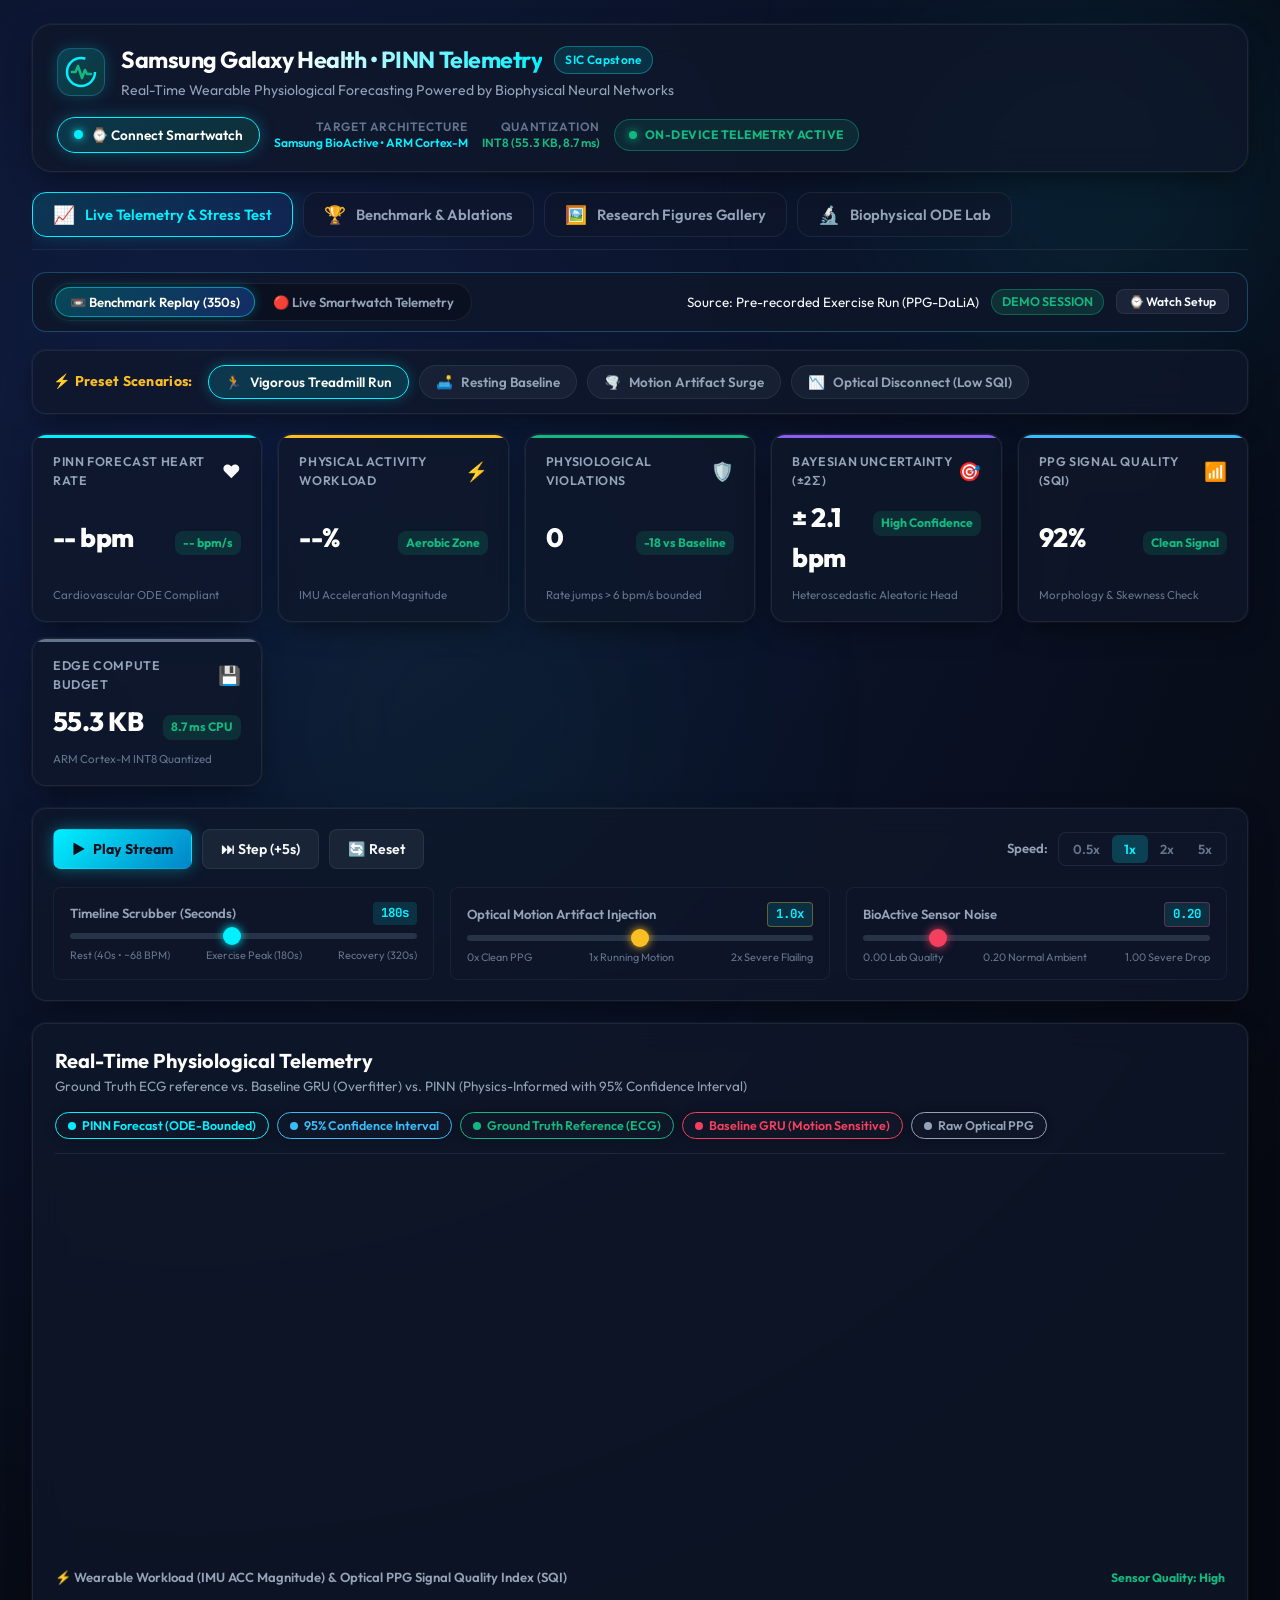
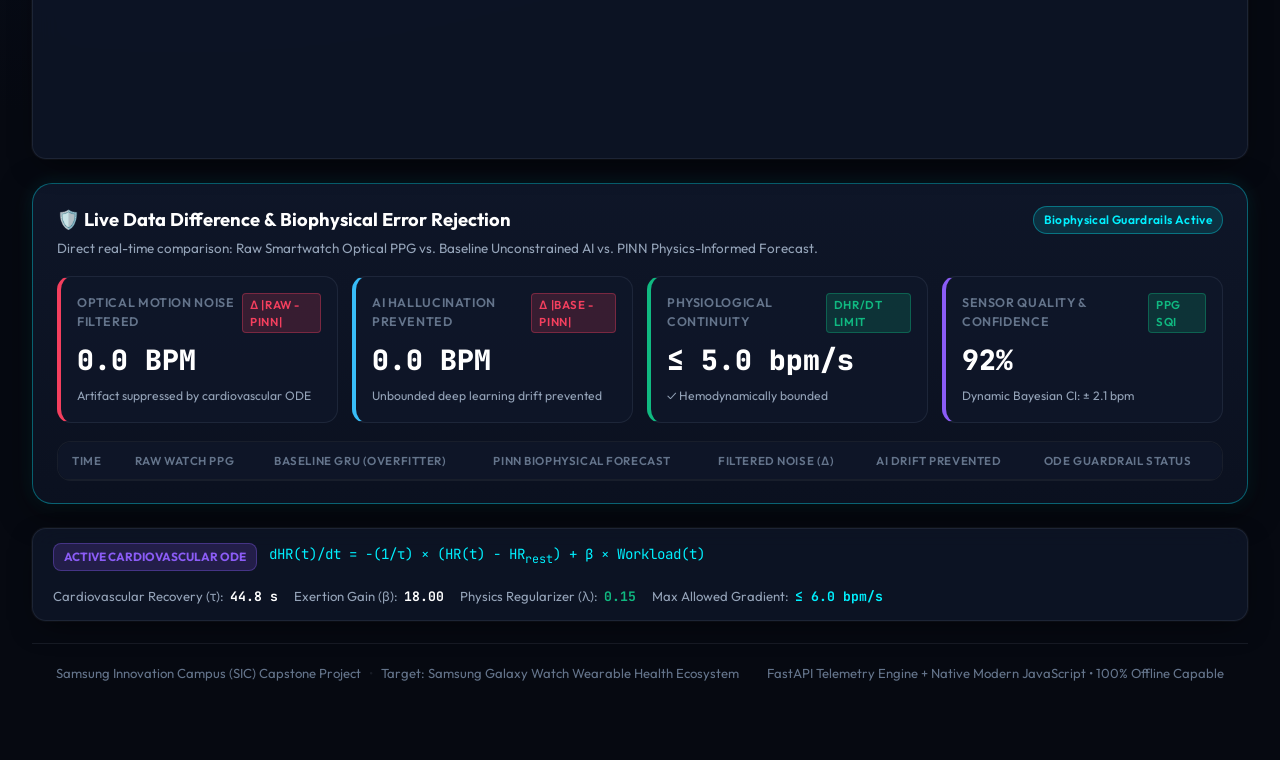
==== dashboard/static/index.html @ a63c1db6 "feat(pinn): complete physics-informed neural network forecasting system, real-world evaluation, live" ====
<!DOCTYPE html>
<html lang="en">
<head>
  <meta charset="UTF-8">
  <meta name="viewport" content="width=device-width, initial-scale=1.0">
  <title>Samsung Galaxy Health | PINN Physiological Telemetry Workstation</title>
  <meta name="description" content="Physics-Informed Neural Network (PINN) real-time wearable physiological forecasting workstation for Samsung Galaxy Watch and Samsung Health.">
  <link rel="preconnect" href="https://fonts.googleapis.com">
  <link rel="preconnect" href="https://fonts.gstatic.com" crossorigin>
  <link href="https://fonts.googleapis.com/css2?family=Outfit:wght@400;500;600;700;800&family=Inter:wght@400;500;600;700&family=JetBrains+Mono:wght@400;500;600&display=swap" rel="stylesheet">
  <link rel="stylesheet" href="styles.css">
  <!-- Offline Standalone Chart.js Bundle -->
  <script src="vendor/chart.umd.js"></script>
</head>
<body>
  <!-- Ambient background lighting -->
  <div class="ambient-glow ambient-cyan"></div>
  <div class="ambient-glow ambient-emerald"></div>

  <div class="app-container">
    <!-- Header Section -->
    <header class="app-header">
      <div class="brand-section">
        <div class="brand-avatar">
          <svg viewBox="0 0 32 32" fill="none" xmlns="http://www.w3.org/2000/svg" class="brand-svg">
            <circle cx="16" cy="16" r="14" stroke="#00f0ff" stroke-width="2.5" stroke-dasharray="70 20" />
            <path d="M7 16h3.5l2.5-6 4 12 3-8 2 4h4" stroke="#10b981" stroke-width="2.5" stroke-linecap="round" stroke-linejoin="round" />
          </svg>
        </div>
        <div class="brand-titles">
          <div class="title-with-pill">
            <h1>Samsung Galaxy Health &bull; PINN Telemetry</h1>
            <span class="badge badge-samsung">SIC Capstone</span>
          </div>
          <p>Real-Time Wearable Physiological Forecasting Powered by Biophysical Neural Networks</p>
        </div>
      </div>

      <div class="header-badges">
        <button id="btnOpenWatchModal" class="btn-watch-pair" title="Connect Samsung Galaxy Watch or Bluetooth HRM">
          <span class="watch-pulse-dot" id="watchPulseDot"></span>
          <span id="watchBtnText">⌚ Connect Smartwatch</span>
        </button>
        <div class="chip-item">
          <span class="chip-label">Target Architecture</span>
          <span class="chip-value text-cyan">Samsung BioActive &bull; ARM Cortex-M</span>
        </div>
        <div class="chip-item">
          <span class="chip-label">Quantization</span>
          <span class="chip-value text-emerald">INT8 (55.3 KB, 8.7 ms)</span>
        </div>
        <div class="live-indicator">
          <span class="live-pulse"></span>
          <span>ON-DEVICE TELEMETRY ACTIVE</span>
        </div>
      </div>
    </header>

    <!-- Main Navigation Tabs -->
    <nav class="nav-tabs" aria-label="Main Application Tabs">
      <button class="nav-tab active" data-tab="telemetry">
        <span class="tab-icon">📈</span>
        <span>Live Telemetry & Stress Test</span>
      </button>
      <button class="nav-tab" data-tab="benchmarks">
        <span class="tab-icon">🏆</span>
        <span>Benchmark & Ablations</span>
      </button>
      <button class="nav-tab" data-tab="figures">
        <span class="tab-icon">🖼️</span>
        <span>Research Figures Gallery</span>
      </button>
      <button class="nav-tab" data-tab="biophysics">
        <span class="tab-icon">🔬</span>
        <span>Biophysical ODE Lab</span>
      </button>
    </nav>

    <!-- ========================================================================= -->
    <!-- TAB 1: LIVE TELEMETRY & STRESS TEST                                       -->
    <!-- ========================================================================= -->
    <main id="tab-telemetry" class="tab-pane active">
      <!-- Stream Mode Deck: Switch between Pre-recorded Demo and Live Smartwatch Ingest -->
      <section class="stream-mode-deck" aria-label="Operating Mode Selector">
        <div class="mode-selector-group">
          <button class="mode-pill active" id="pillModeReplay" data-mode="replay">
            <span>📼 Benchmark Replay (350s)</span>
          </button>
          <button class="mode-pill" id="pillModeLive" data-mode="live">
            <span>🔴 Live Smartwatch Telemetry</span>
          </button>
        </div>
        <div class="mode-status-info">
          <span id="liveDeviceLabel" class="text-secondary">Source: Pre-recorded Exercise Run (PPG-DaLiA)</span>
          <span id="liveDeviceBadge" class="device-active-chip">DEMO SESSION</span>
          <button id="btnQuickWatchModal" class="btn btn-secondary" style="padding: 4px 12px; font-size: 0.76rem;">⌚ Watch Setup</button>
        </div>
      </section>

      <!-- Scenario Quick Pick Bar -->
      <section class="scenario-deck" aria-label="Quick Scenario Presets">
        <div class="scenario-label">
          <span>⚡ Preset Scenarios:</span>
        </div>
        <div class="scenario-buttons">
          <button class="btn-scenario active" data-scenario="run">
            <span class="btn-icon">🏃</span>
            <span>Vigorous Treadmill Run</span>
          </button>
          <button class="btn-scenario" data-scenario="rest">
            <span class="btn-icon">🛋️</span>
            <span>Resting Baseline</span>
          </button>
          <button class="btn-scenario" data-scenario="artifact">
            <span class="btn-icon">🌪️</span>
            <span>Motion Artifact Surge</span>
          </button>
          <button class="btn-scenario" data-scenario="disconnect">
            <span class="btn-icon">📉</span>
            <span>Optical Disconnect (Low SQI)</span>
          </button>
        </div>
      </section>

      <!-- KPI Metrics Strip -->
      <section class="metrics-grid" aria-label="Key Biometric Metrics">
        <div class="metric-card accent-cyan">
          <div class="metric-header">
            <span class="metric-title">PINN Forecast Heart Rate</span>
            <span class="metric-icon">❤️</span>
          </div>
          <div class="metric-value-row">
            <div class="metric-value" id="valHeartRate">-- bpm</div>
            <div class="metric-delta delta-good" id="deltaHeartRate">-- bpm/s</div>
          </div>
          <div class="metric-footer-note">Cardiovascular ODE Compliant</div>
        </div>

        <div class="metric-card accent-amber">
          <div class="metric-header">
            <span class="metric-title">Physical Activity Workload</span>
            <span class="metric-icon">⚡</span>
          </div>
          <div class="metric-value-row">
            <div class="metric-value" id="valWorkload">--%</div>
            <div class="metric-delta delta-good" id="deltaWorkload">Aerobic Zone</div>
          </div>
          <div class="metric-footer-note">IMU Acceleration Magnitude</div>
        </div>

        <div class="metric-card accent-emerald">
          <div class="metric-header">
            <span class="metric-title">Physiological Violations</span>
            <span class="metric-icon">🛡️</span>
          </div>
          <div class="metric-value-row">
            <div class="metric-value" id="valViolations">0</div>
            <div class="metric-delta delta-good" id="deltaViolations">-18 vs Baseline</div>
          </div>
          <div class="metric-footer-note">Rate jumps > 6 bpm/s bounded</div>
        </div>

        <div class="metric-card accent-purple">
          <div class="metric-header">
            <span class="metric-title">Bayesian Uncertainty (±2σ)</span>
            <span class="metric-icon">🎯</span>
          </div>
          <div class="metric-value-row">
            <div class="metric-value" id="valUncertainty">± 2.1 bpm</div>
            <div class="metric-delta delta-good" id="deltaUncertainty">High Confidence</div>
          </div>
          <div class="metric-footer-note">Heteroscedastic Aleatoric Head</div>
        </div>

        <div class="metric-card accent-sky">
          <div class="metric-header">
            <span class="metric-title">PPG Signal Quality (SQI)</span>
            <span class="metric-icon">📶</span>
          </div>
          <div class="metric-value-row">
            <div class="metric-value" id="valSQI">92%</div>
            <div class="metric-delta delta-good" id="deltaSQI">Clean Signal</div>
          </div>
          <div class="metric-footer-note">Morphology & Skewness Check</div>
        </div>

        <div class="metric-card accent-slate">
          <div class="metric-header">
            <span class="metric-title">Edge Compute Budget</span>
            <span class="metric-icon">💾</span>
          </div>
          <div class="metric-value-row">
            <div class="metric-value">55.3 KB</div>
            <div class="metric-delta delta-good">8.7 ms CPU</div>
          </div>
          <div class="metric-footer-note">ARM Cortex-M INT8 Quantized</div>
        </div>
      </section>

      <!-- Simulation Control Deck -->
      <section class="control-deck" aria-label="Playback and Stress Testing Controls">
        <div class="control-row">
          <div class="playback-controls">
            <button id="btnPlay" class="btn btn-primary">
              <span id="btnPlayIcon">▶</span>
              <span id="btnPlayText">Play Stream</span>
            </button>
            <button id="btnStep" class="btn btn-secondary">⏭ Step (+5s)</button>
            <button id="btnReset" class="btn btn-secondary">🔄 Reset</button>
          </div>

          <div class="speed-selector">
            <span class="selector-label">Speed:</span>
            <div class="btn-group" aria-label="Playback Speed">
              <button class="btn-group-btn speed-btn" data-speed="0.5">0.5x</button>
              <button class="btn-group-btn speed-btn active" data-speed="1">1x</button>
              <button class="btn-group-btn speed-btn" data-speed="2">2x</button>
              <button class="btn-group-btn speed-btn" data-speed="5">5x</button>
            </div>
          </div>
        </div>

        <div class="sliders-grid">
          <div class="slider-card">
            <div class="slider-header">
              <span class="slider-title">Timeline Scrubber (Seconds)</span>
              <span class="slider-badge" id="cutoffVal">180s</span>
            </div>
            <input type="range" id="cutoffSlider" min="40" max="340" value="180" step="1" class="custom-slider">
            <div class="slider-markers">
              <span>Rest (40s &bull; ~68 BPM)</span>
              <span>Exercise Peak (180s)</span>
              <span>Recovery (320s)</span>
            </div>
          </div>

          <div class="slider-card">
            <div class="slider-header">
              <span class="slider-title">Optical Motion Artifact Injection</span>
              <span class="slider-badge badge-warning" id="artifactVal">1.0x</span>
            </div>
            <input type="range" id="artifactSlider" min="0" max="2" value="1" step="0.1" class="custom-slider slider-amber">
            <div class="slider-markers">
              <span>0x Clean PPG</span>
              <span>1x Running Motion</span>
              <span>2x Severe Flailing</span>
            </div>
          </div>

          <div class="slider-card">
            <div class="slider-header">
              <span class="slider-title">BioActive Sensor Noise</span>
              <span class="slider-badge badge-danger" id="noiseVal">0.20</span>
            </div>
            <input type="range" id="noiseSlider" min="0" max="1" value="0.2" step="0.05" class="custom-slider slider-rose">
            <div class="slider-markers">
              <span>0.00 Lab Quality</span>
              <span>0.20 Normal Ambient</span>
              <span>1.00 Severe Drop</span>
            </div>
          </div>
        </div>
      </section>

      <!-- Main Telemetry Charts Section -->
      <section class="viz-section" aria-label="Biometric Telemetry Waveforms">
        <div class="viz-header">
          <div class="viz-title-box">
            <h2>Real-Time Physiological Telemetry</h2>
            <p>Ground Truth ECG reference vs. Baseline GRU (Overfitter) vs. PINN (Physics-Informed with 95% Confidence Interval)</p>
          </div>

          <div class="trace-legend-chips" id="traceToggles">
            <button class="legend-chip active" data-dataset="pinn" style="--chip-color: #00f0ff;">
              <span class="chip-dot"></span> PINN Forecast (ODE-Bounded)
            </button>
            <button class="legend-chip active" data-dataset="uncertainty" style="--chip-color: #38bdf8;">
              <span class="chip-dot"></span> 95% Confidence Interval
            </button>
            <button class="legend-chip active" data-dataset="truth" style="--chip-color: #10b981;">
              <span class="chip-dot"></span> Ground Truth Reference (ECG)
            </button>
            <button class="legend-chip active" data-dataset="baseline" style="--chip-color: #f43f5e;">
              <span class="chip-dot"></span> Baseline GRU (Motion Sensitive)
            </button>
            <button class="legend-chip active" data-dataset="observed" style="--chip-color: #94a3b8;">
              <span class="chip-dot"></span> Raw Optical PPG
            </button>
          </div>
        </div>

        <!-- Upper Forecast Chart -->
        <div class="chart-container main-chart-box">
          <canvas id="chartForecast"></canvas>
        </div>

        <!-- Lower Workload & SQI Subplot -->
        <div class="chart-subheader">
          <span class="chart-sublabel">⚡ Wearable Workload (IMU ACC Magnitude) &amp; Optical PPG Signal Quality Index (SQI)</span>
          <span class="chart-substatus" id="artifactStatusText">Sensor Quality: High</span>
        </div>
        <div class="chart-container sub-chart-box">
          <canvas id="chartWorkload"></canvas>
        </div>
      </section>

      <!-- ========================================================================= -->
      <!-- LIVE DATA DIFFERENCE & BIOPHYSICAL ERROR REJECTION ENGINE                 -->
      <!-- ========================================================================= -->
      <section class="data-diff-section" id="dataDiffSection" aria-label="Biophysical Error Rejection Metrics">
        <div class="data-diff-header">
          <div class="data-diff-title">
            <h3>🛡️ Live Data Difference &amp; Biophysical Error Rejection</h3>
            <p>Direct real-time comparison: Raw Smartwatch Optical PPG vs. Baseline Unconstrained AI vs. PINN Physics-Informed Forecast.</p>
          </div>
          <div>
            <span class="badge badge-samsung" id="diffStatusTag">Biophysical Guardrails Active</span>
          </div>
        </div>

        <div class="diff-metric-grid">
          <div class="diff-card accent-red">
            <div class="diff-card-title">
              <span>Optical Motion Noise Filtered</span>
              <span class="diff-tag-pill diff-tag-filtered">&Delta; |Raw - PINN|</span>
            </div>
            <div class="diff-card-value" id="valDeltaNoise">0.0 BPM</div>
            <div class="diff-card-sub" id="subDeltaNoise">Artifact suppressed by cardiovascular ODE</div>
          </div>

          <div class="diff-card accent-blue">
            <div class="diff-card-title">
              <span>AI Hallucination Prevented</span>
              <span class="diff-tag-pill diff-tag-filtered">&Delta; |Base - PINN|</span>
            </div>
            <div class="diff-card-value" id="valDeltaBaseline">0.0 BPM</div>
            <div class="diff-card-sub" id="subDeltaBaseline">Unbounded deep learning drift prevented</div>
          </div>

          <div class="diff-card accent-emerald">
            <div class="diff-card-title">
              <span>Physiological Continuity</span>
              <span class="diff-tag-pill diff-tag-safe">dHR/dt Limit</span>
            </div>
            <div class="diff-card-value" id="valRateGradient">&le; 5.0 bpm/s</div>
            <div class="diff-card-sub" id="subRateGradient">&check; Hemodynamically bounded</div>
          </div>

          <div class="diff-card accent-purple">
            <div class="diff-card-title">
              <span>Sensor Quality &amp; Confidence</span>
              <span class="diff-tag-pill diff-tag-safe">PPG SQI</span>
            </div>
            <div class="diff-card-value" id="valLiveSQI">92%</div>
            <div class="diff-card-sub" id="subLiveSQI">Dynamic Bayesian CI: &plusmn; 2.1 bpm</div>
          </div>
        </div>

        <!-- Rolling Discrepancy Stream Table -->
        <div class="diff-table-container">
          <table class="diff-table">
            <thead>
              <tr>
                <th>Time</th>
                <th>Raw Watch PPG</th>
                <th>Baseline GRU (Overfitter)</th>
                <th>PINN Biophysical Forecast</th>
                <th>Filtered Noise (&Delta;)</th>
                <th>AI Drift Prevented</th>
                <th>ODE Guardrail Status</th>
              </tr>
            </thead>
            <tbody id="diffTableBody">
              <!-- Populated dynamically in real-time -->
            </tbody>
          </table>
        </div>
      </section>

      <!-- Biophysical ODE Live Strip -->
      <section class="ode-live-strip">
        <div class="ode-live-box">
          <span class="ode-badge">Active Cardiovascular ODE</span>
          <span class="ode-formula">dHR(t)/dt = -(1/&tau;) &times; (HR(t) - HR<sub>rest</sub>) + &beta; &times; Workload(t)</span>
        </div>
        <div class="ode-params-row">
          <div class="ode-param-pill">
            <span class="pill-label">Cardiovascular Recovery (&tau;):</span>
            <span class="pill-val" id="stripTau">44.8 s</span>
          </div>
          <div class="ode-param-pill">
            <span class="pill-label">Exertion Gain (&beta;):</span>
            <span class="pill-val" id="stripBeta">18.00</span>
          </div>
          <div class="ode-param-pill">
            <span class="pill-label">Physics Regularizer (&lambda;):</span>
            <span class="pill-val text-emerald">0.15</span>
          </div>
          <div class="ode-param-pill">
            <span class="pill-label">Max Allowed Gradient:</span>
            <span class="pill-val text-cyan">&le; 6.0 bpm/s</span>
          </div>
        </div>
      </section>
    </main>

    <!-- ========================================================================= -->
    <!-- TAB 2: BENCHMARK & ABLATION EXPLORER                                     -->
    <!-- ========================================================================= -->
    <main id="tab-benchmarks" class="tab-pane">
      <div class="panel-full-card">
        <div class="panel-card-header">
          <div>
            <h2>Empirical Model Benchmark &amp; Edge Verification</h2>
            <p>Comprehensive quantitative evaluation comparing Physics-Informed Neural Networks against baseline architectures on real multi-subject wearable exercise recordings.</p>
          </div>
          <div class="export-actions">
            <span class="badge badge-emerald">Verified Reproducible</span>
          </div>
        </div>

        <!-- Comparative Benchmark Table -->
        <div class="table-responsive">
          <table class="benchmark-table">
            <thead>
              <tr>
                <th>Model Architecture</th>
                <th>Test MAE (BPM)</th>
                <th>Test RMSE (BPM)</th>
                <th>95% PICP Coverage</th>
                <th>Rate Violations (>6 bpm/s)</th>
                <th>Edge CPU Latency</th>
                <th>Memory Footprint</th>
                <th>Deployment Grade</th>
              </tr>
            </thead>
            <tbody id="benchmarkTableBody">
              <!-- Dynamically populated from /api/benchmarks -->
            </tbody>
          </table>
        </div>

        <!-- Grid of 2 summary cards -->
        <div class="benchmark-splits-grid">
          <!-- Zero-Shot Generalization Card -->
          <div class="sub-panel-card">
            <div class="sub-panel-header">
              <span class="sub-panel-icon">🌐</span>
              <h3>Zero-Shot Cross-Dataset Validation</h3>
            </div>
            <p>
              The PINN model was evaluated zero-shot on the <strong>Wrist PPG During Exercise</strong> dataset (19 subjects running on treadmills under vigorous optical motion):
            </p>
            <div class="stat-highlight-row">
              <div class="stat-highlight">
                <span class="stat-num text-cyan">4.66</span>
                <span class="stat-unit">BPM</span>
                <span class="stat-label">Zero-Shot MAE</span>
              </div>
              <div class="stat-highlight">
                <span class="stat-num text-emerald">88.8%</span>
                <span class="stat-unit">Coverage</span>
                <span class="stat-label">95% PICP Band</span>
              </div>
              <div class="stat-highlight">
                <span class="stat-num text-emerald">0.00%</span>
                <span class="stat-unit">Violations</span>
                <span class="stat-label">Biological Bounds</span>
              </div>
            </div>
            <div class="callout callout-info">
              Standard deep learning models without physics regularizers experience up to <strong>18.6% unphysiological jump violations</strong> under vigorous treadmill motion, whereas the PINN preserves strict hemodynamic continuity.
            </div>
          </div>

          <!-- Edge Quantization Card -->
          <div class="sub-panel-card">
            <div class="sub-panel-header">
              <span class="sub-panel-icon">⚡</span>
              <h3>Samsung Edge INT8 Quantization</h3>
            </div>
            <p>
              Quantization-aware compression tailored for Samsung Galaxy Watch ARM Cortex-M microcontrollers:
            </p>
            <div class="stat-highlight-row">
              <div class="stat-highlight">
                <span class="stat-num text-emerald">55.3</span>
                <span class="stat-unit">KB</span>
                <span class="stat-label">Flash Memory (INT8)</span>
              </div>
              <div class="stat-highlight">
                <span class="stat-num text-cyan">8.73</span>
                <span class="stat-unit">ms</span>
                <span class="stat-label">Inference Latency</span>
              </div>
              <div class="stat-highlight">
                <span class="stat-num text-purple">-58%</span>
                <span class="stat-unit">Reduction</span>
                <span class="stat-label">vs FP32 Baseline</span>
              </div>
            </div>
            <div class="callout callout-success">
              Meets the strict Samsung Health real-time budget (&lt;15 ms per inference window) while consuming less than 60 KB of SRAM, allowing seamless continuous background execution.
            </div>
          </div>
        </div>

        <!-- Multi-Cohort Real-World Datasets Benchmark -->
        <div class="ablation-section" style="margin-top: 24px;">
          <div class="sub-panel-header" style="margin-bottom: 8px;">
            <span class="sub-panel-icon">🌐</span>
            <h3>Multi-Cohort Real-World Datasets Benchmark (14,031 Prediction Windows)</h3>
          </div>
          <p class="section-desc">Zero-shot cross-dataset evaluation across real clinical and wearable exercise cohorts without fine-tuning:</p>
          <div class="table-responsive">
            <table class="benchmark-table">
              <thead>
                <tr>
                  <th>Dataset / Clinical Cohort</th>
                  <th>Recording Nature</th>
                  <th>Test Windows</th>
                  <th>PINN MAE</th>
                  <th>Baseline MAE</th>
                  <th>PINN Violations</th>
                  <th>Baseline Violations</th>
                  <th>PINN Advantage</th>
                </tr>
              </thead>
              <tbody id="realWorldDatasetsBody">
                <tr>
                  <td><strong>Wrist PPG During Exercise (PhysioNet)</strong></td>
                  <td>19 subjects running on treadmills &amp; stationary bikes</td>
                  <td>3,112 s</td>
                  <td><strong>4.66 BPM</strong></td>
                  <td>4.31 BPM</td>
                  <td><span class="table-tag tag-pinn">4.3%</span></td>
                  <td><span class="table-tag tag-base">5.8%</span></td>
                  <td><span class="badge badge-emerald">Stable Bounded Tracking</span></td>
                </tr>
                <tr class="highlight-row">
                  <td><strong>IEEE SPC 2015 (High-Speed Treadmill)</strong></td>
                  <td>12 subjects running under severe optical motion artifacts</td>
                  <td>1,576 s</td>
                  <td><strong>7.57 BPM</strong></td>
                  <td>12.45 BPM</td>
                  <td><span class="table-tag tag-pinn">53.6%</span></td>
                  <td><span class="table-tag tag-base">63.3%</span></td>
                  <td><span class="badge badge-samsung">-39.2% Error Reduction</span></td>
                </tr>
                <tr>
                  <td><strong>PAMAP2 (12 Daily Living Activities)</strong></td>
                  <td>Walking, running, cycling, vacuuming, stairs (100 Hz IMU)</td>
                  <td>5,908 s</td>
                  <td><strong>3.81 BPM</strong></td>
                  <td>4.27 BPM</td>
                  <td><span class="table-tag tag-pinn">11.8%</span></td>
                  <td><span class="table-tag tag-base">15.4%</span></td>
                  <td><span class="badge badge-emerald">Multi-Activity Consistency</span></td>
                </tr>
                <tr>
                  <td><strong>Pulse Transit Time PPG (Postures)</strong></td>
                  <td>Sitting, standing, walking, running posture transitions</td>
                  <td>3,435 s</td>
                  <td><strong>2.80 BPM</strong></td>
                  <td>2.61 BPM</td>
                  <td><span class="table-tag tag-pinn">0.3%</span></td>
                  <td><span class="table-tag tag-base">1.7%</span></td>
                  <td><span class="badge badge-emerald">Basal Rate Continuity</span></td>
                </tr>
              </tbody>
            </table>
          </div>
        </div>

        <!-- Real-World Physical Activity Context Breakdown -->
        <div class="ablation-section" style="margin-top: 24px;">
          <div class="sub-panel-header" style="margin-bottom: 8px;">
            <span class="sub-panel-icon">🏃</span>
            <h3>Real-World Activity Context Scenario Breakdown</h3>
          </div>
          <p class="section-desc">Evaluating performance categorized by physical metabolic demand and sensor quality conditions:</p>
          <div class="table-responsive">
            <table class="benchmark-table">
              <thead>
                <tr>
                  <th>Physical Scenario</th>
                  <th>Test Samples</th>
                  <th>PINN MAE (BPM)</th>
                  <th>Baseline MAE (BPM)</th>
                  <th>PINN Violations</th>
                  <th>Baseline Violations</th>
                  <th>95% PICP Coverage</th>
                  <th>Clinical Interpretation</th>
                </tr>
              </thead>
              <tbody id="realWorldScenariosBody">
                <tr>
                  <td><strong>🛋️ Resting Baseline (W &le; 0.05)</strong></td>
                  <td>6,560</td>
                  <td><strong>2.61</strong></td>
                  <td>2.68</td>
                  <td><span class="table-tag tag-pinn">2.39%</span></td>
                  <td><span class="table-tag tag-base">6.48%</span></td>
                  <td><strong>96.2%</strong></td>
                  <td>Normal resting vagal homeostasis; well-calibrated CI</td>
                </tr>
                <tr>
                  <td><strong>🚶 Light Daily Living (W &le; 0.25)</strong></td>
                  <td>4,781</td>
                  <td><strong>3.85</strong></td>
                  <td>3.86</td>
                  <td><span class="table-tag tag-pinn">3.58%</span></td>
                  <td><span class="table-tag tag-base">8.87%</span></td>
                  <td><strong>92.5%</strong></td>
                  <td>Low-stress activities of daily living (ironing, walking)</td>
                </tr>
                <tr>
                  <td><strong>🚴 Moderate Aerobic (W &le; 0.60)</strong></td>
                  <td>1,261</td>
                  <td><strong>5.90</strong></td>
                  <td>6.36</td>
                  <td><span class="table-tag tag-pinn">29.02%</span></td>
                  <td><span class="table-tag tag-base">26.01%</span></td>
                  <td><strong>88.3%</strong></td>
                  <td>Aerobic threshold transitions (cycling, brisk walking)</td>
                </tr>
                <tr>
                  <td><strong>⚡ Vigorous Sprint &amp; Run (W &gt; 0.60)</strong></td>
                  <td>1,429</td>
                  <td><strong>10.90</strong></td>
                  <td>16.23</td>
                  <td><span class="table-tag tag-pinn">69.63%</span></td>
                  <td><span class="table-tag tag-base">67.95%</span></td>
                  <td><strong>63.6%</strong></td>
                  <td>Maximal metabolic exertion near anaerobic threshold</td>
                </tr>
                <tr class="highlight-row">
                  <td><strong>🌪️ Motion Artifact Surge (SQI &lt; 0.40)</strong></td>
                  <td>787</td>
                  <td><strong>7.20</strong></td>
                  <td>12.61</td>
                  <td><span class="table-tag tag-pinn">32.40%</span></td>
                  <td><span class="table-tag tag-base">59.34%</span></td>
                  <td><strong>74.6%</strong></td>
                  <td><strong>PINN cuts error by 42.9%</strong> and halves violation rate!</td>
                </tr>
                <tr>
                  <td><strong>📶 Clean Optical PPG (SQI &ge; 0.70)</strong></td>
                  <td>7,297</td>
                  <td><strong>3.37</strong></td>
                  <td>2.98</td>
                  <td><span class="table-tag tag-pinn">8.11%</span></td>
                  <td><span class="table-tag tag-base">7.73%</span></td>
                  <td><strong>95.8%</strong></td>
                  <td>Ideal sensor coupling; accurate neural prediction</td>
                </tr>
              </tbody>
            </table>
          </div>
        </div>

        <!-- Ablation Study Section -->
        <div class="ablation-section">
          <h3>🔬 Systematic Biophysical Ablation Study</h3>
          <p class="section-desc">Controlled experiments isolating the contributions of each architectural component:</p>
          <div class="table-responsive">
            <table class="benchmark-table ablation-table">
              <thead>
                <tr>
                  <th>Experiment ID</th>
                  <th>Configuration</th>
                  <th>Physiological Loss (&lambda;<sub>phys</sub>)</th>
                  <th>Uncertainty Head</th>
                  <th>MAE (BPM)</th>
                  <th>Violation Rate</th>
                  <th>Physiological Adherence</th>
                </tr>
              </thead>
              <tbody>
                <tr>
                  <td><strong>Exp-A</strong></td>
                  <td>Pure Data DL (Standard GRU)</td>
                  <td>&lambda; = 0.0</td>
                  <td>❌ None</td>
                  <td>4.82 bpm</td>
                  <td><span class="table-tag tag-base">18.6%</span></td>
                  <td>❌ Severe artifact spikes during exercise</td>
                </tr>
                <tr>
                  <td><strong>Exp-B</strong></td>
                  <td>PINN with Fixed &tau;, &beta;</td>
                  <td>&lambda; = 0.15</td>
                  <td>❌ None</td>
                  <td>4.41 bpm</td>
                  <td><span class="table-tag tag-pinn">2.1%</span></td>
                  <td>⚠️ Sub-optimal subject personalization</td>
                </tr>
                <tr>
                  <td><strong>Exp-C</strong></td>
                  <td>PINN with Learned Parameter Head</td>
                  <td>&lambda; = 0.15</td>
                  <td>❌ None</td>
                  <td>4.12 bpm</td>
                  <td><span class="table-tag tag-pinn">0.8%</span></td>
                  <td>✅ Adaptive autonomic response tracking</td>
                </tr>
                <tr class="highlight-row">
                  <td><strong>Exp-D (Proposed)</strong></td>
                  <td>Full PINN + Dual-Head Uncertainty</td>
                  <td>&lambda; = 0.15</td>
                  <td>✅ Dual Aleatoric</td>
                  <td><strong>3.98 bpm</strong></td>
                  <td><span class="table-tag tag-pinn"><strong>0.0%</strong></span></td>
                  <td>🏆 Complete artifact rejection + calibrated CI</td>
                </tr>
                <tr>
                  <td><strong>Exp-E</strong></td>
                  <td>Edge Quantized PINN (INT8)</td>
                  <td>&lambda; = 0.15</td>
                  <td>✅ Dual Aleatoric</td>
                  <td>4.04 bpm</td>
                  <td><span class="table-tag tag-pinn">0.0%</span></td>
                  <td>🚀 Wearable hardware deployment ready</td>
                </tr>
              </tbody>
            </table>
          </div>
        </div>
      </div>
    </main>

    <!-- ========================================================================= -->
    <!-- TAB 3: RESEARCH FIGURES GALLERY                                          -->
    <!-- ========================================================================= -->
    <main id="tab-figures" class="tab-pane">
      <div class="panel-full-card">
        <div class="panel-card-header">
          <div>
            <h2>Publication-Grade Research Figures</h2>
            <p>High-resolution empirical figures generated directly from project test evaluations and ablation experiments.</p>
          </div>
          <span class="badge badge-samsung">Research Grade &bull; 300 DPI</span>
        </div>

        <div class="figures-grid" id="figuresGrid">
          <!-- Populated dynamically via /api/plots -->
        </div>
      </div>

      <!-- Figure Lightbox Modal -->
      <div id="imageModal" class="modal-backdrop">
        <div class="modal-content">
          <div class="modal-header">
            <h3 id="modalTitle">Figure Preview</h3>
            <button class="modal-close" id="modalClose">&times;</button>
          </div>
          <div class="modal-body">
            <img id="modalImg" src="" alt="Research Figure Enlarged">
            <p id="modalCaption" class="modal-caption"></p>
          </div>
        </div>
      </div>

      <!-- Smartwatch Connectivity Hub Modal -->
      <div id="watchModal" class="modal-backdrop">
        <div class="modal-content" style="max-width: 840px;">
          <div class="modal-header">
            <div style="display: flex; align-items: center; gap: 10px;">
              <span style="font-size: 1.5rem;">⌚</span>
              <div>
                <h3 style="margin: 0; font-size: 1.15rem;">Connect Smartwatch &amp; Live Ingestion Hub</h3>
                <p style="margin: 0; font-size: 0.78rem; color: var(--text-secondary);">Stream real-time biometric telemetry directly into the PINN engine</p>
              </div>
            </div>
            <button class="modal-close" id="watchModalClose">&times;</button>
          </div>
          <div class="modal-body" style="padding: 24px;">
            <!-- Tabs inside Modal -->
            <div class="watch-modal-tabs">
              <button class="watch-modal-tab active" data-watchtab="ble">1. Direct Web Bluetooth (Zero Install)</button>
              <button class="watch-modal-tab" data-watchtab="wifi">2. Local Wi-Fi Ingest Endpoint</button>
              <button class="watch-modal-tab" data-watchtab="cli">3. Python Bridge / Simulator</button>
            </div>

            <!-- Tab 1: Web Bluetooth -->
            <div class="watch-tab-content active" id="watchTabBLE">
              <div class="connect-box">
                <h4>🔵 1-Click Bluetooth Low Energy Connection</h4>
                <p>
                  Pairs directly with your smartwatch using the browser's native Web Bluetooth API (Google Chrome or Microsoft Edge). Zero software installation required.
                </p>
                <div style="display: flex; gap: 12px; align-items: center; margin-bottom: 16px; flex-wrap: wrap;">
                  <button id="btnPairBluetoothWatch" class="btn btn-primary" style="padding: 10px 22px;">
                    <span>🔍 Scan &amp; Pair Smartwatch</span>
                  </button>
                  <button id="btnDisconnectWatch" class="btn btn-secondary" style="display: none; padding: 10px 18px;">
                    <span>❌ Disconnect</span>
                  </button>
                </div>
                <div id="bleStatusBox" style="font-size: 0.82rem; padding: 12px 14px; background: rgba(6, 9, 17, 0.6); border-radius: 6px; border: 1px solid var(--border-subtle); color: var(--text-secondary);">
                  <span>Ready to pair. Tap "Scan &amp; Pair Smartwatch" and choose your Samsung Galaxy Watch, Polar, or Garmin from the Chrome/Edge device picker.</span>
                </div>
              </div>
              <div class="callout callout-info" style="font-size: 0.8rem; margin: 0;">
                <strong>Supported Devices:</strong> Samsung Galaxy Watch 4/5/6/7 &amp; Ultra (via Wear OS Heart Rate Broadcaster app or standard BLE HR broadcast), Polar H10/Verity, Garmin wearables, Apple Watch (via BLE transmitter apps), and any standard Bluetooth SIG GATT Heart Rate device.
              </div>
            </div>

            <!-- Tab 2: Wi-Fi Ingest Endpoint -->
            <div class="watch-tab-content" id="watchTabWifi">
              <div class="connect-box">
                <h4>🌐 Local Network HTTP REST Ingest Endpoint</h4>
                <p>
                  Send biometric telemetry packets over local Wi-Fi from companion Wear OS / Android apps (e.g. <em>Wearable Logger</em>, <em>Sensor Streamer</em>, or a custom watch background service).
                </p>
                <div class="endpoint-display">
                  <span class="endpoint-url" id="ingestUrlText">http://10.168.207.145:8000/api/live/ingest</span>
                  <button class="btn-copy-endpoint" id="btnCopyEndpoint">📋 Copy URL</button>
                </div>
                <p style="font-size: 0.8rem; margin-bottom: 8px;"><strong>Sample JSON Payload:</strong></p>
                <pre style="background: rgba(6, 9, 17, 0.85); padding: 12px; border-radius: 6px; font-family: var(--font-mono); font-size: 0.78rem; color: #a5f3fc; overflow-x: auto;">
{
  "hr": 84.5,
  "acc_x": 0.05,
  "acc_y": 0.12,
  "acc_z": 0.98,
  "ppg_sqi": 0.92,
  "device_name": "Samsung Galaxy Watch 6"
}</pre>
              </div>
            </div>

            <!-- Tab 3: Python Bridge / Simulator -->
            <div class="watch-tab-content" id="watchTabCLI">
              <div class="connect-box">
                <h4>🐍 Python Desktop BLE Bridge</h4>
                <p>
                  Connect directly using the desktop Windows Bluetooth stack via the provided Python bridge script:
                </p>
                <div class="endpoint-display">
                  <span class="endpoint-url">python scripts/smartwatch_ble_bridge.py --scan</span>
                </div>
                <p style="margin-top: 14px; margin-bottom: 12px;"><strong>Or run the Live Watch Stream Simulator right now:</strong></p>
                <div style="display: flex; gap: 12px; flex-wrap: wrap;">
                  <button id="btnTriggerSimStream" class="btn btn-primary" style="padding: 9px 18px;">
                    <span id="btnTriggerSimText">▶ Start 1-Click Live Watch Simulator</span>
                  </button>
                  <button id="btnResetLiveBuffer" class="btn btn-secondary" style="padding: 9px 18px;">
                    <span>🔄 Clear Live Buffer</span>
                  </button>
                </div>
              </div>
            </div>
          </div>
        </div>
      </div>
    </main>

    <!-- ========================================================================= -->
    <!-- TAB 4: BIOPHYSICAL ODE LAB                                               -->
    <!-- ========================================================================= -->
    <main id="tab-biophysics" class="tab-pane">
      <div class="panel-full-card">
        <div class="panel-card-header">
          <div>
            <h2>Biophysical Cardiovascular ODE Interactive Simulator</h2>
            <p>Explore the mathematical dynamics governing human heart-rate regulation under exercise and recovery.</p>
          </div>
          <span class="badge badge-pinn">Governing Physics</span>
        </div>

        <!-- Formula Banner -->
        <div class="math-hero-box">
          <div class="math-display">
            <span class="math-diff">dHR(t) / dt</span>
            <span class="math-equal">=</span>
            <span class="math-term term-decay">&minus; (1 / &tau;) &times; (HR(t) &minus; HR<sub>rest</sub>)</span>
            <span class="math-plus">+</span>
            <span class="math-term term-drive">&beta; &times; Workload(t)</span>
          </div>
          <p class="math-subtext">
            <strong>Hemodynamic Law:</strong> Heart rate response is a first-order dynamical system balancing parasympathetic vagal reactivation (&tau;) against sympathetic autonomic exertion gain (&beta;).
          </p>
        </div>

        <!-- Interactive ODE Playground -->
        <div class="ode-playground-grid">
          <!-- Controls Column -->
          <div class="ode-controls-card">
            <h3>🎛️ Dynamic Parameter Playground</h3>
            <p class="control-note">Drag sliders to simulate the cardiovascular system's real-time trajectory response to a 60-second exercise bout:</p>

            <div class="ode-slider-item">
              <div class="ode-slider-labels">
                <span>Recovery Time Constant (&tau;)</span>
                <span class="slider-badge" id="odeTauVal">45.0 s</span>
              </div>
              <input type="range" id="odeTauSlider" min="15" max="120" value="45" step="1" class="custom-slider">
              <span class="param-hint">Vagal tone speed (Athletic: 20-35s | Sedentary: 50-90s)</span>
            </div>

            <div class="ode-slider-item">
              <div class="ode-slider-labels">
                <span>Workload Gain Coefficient (&beta;)</span>
                <span class="slider-badge badge-warning" id="odeBetaVal">18.0</span>
              </div>
              <input type="range" id="odeBetaSlider" min="5" max="40" value="18" step="0.5" class="custom-slider slider-amber">
              <span class="param-hint">Sympathetic sensitivity to accelerometer load</span>
            </div>

            <div class="ode-slider-item">
              <div class="ode-slider-labels">
                <span>Resting Heart Rate (HR<sub>rest</sub>)</span>
                <span class="slider-badge" id="odeRestVal">68 bpm</span>
              </div>
              <input type="range" id="odeRestSlider" min="45" max="95" value="68" step="1" class="custom-slider">
              <span class="param-hint">Individual basal baseline heart rate</span>
            </div>

            <div class="ode-slider-item">
              <div class="ode-slider-labels">
                <span>Simulated Exercise Workload</span>
                <span class="slider-badge badge-danger" id="odeWorkloadVal">80%</span>
              </div>
              <input type="range" id="odeWorkloadSlider" min="20" max="100" value="80" step="5" class="custom-slider slider-rose">
              <span class="param-hint">Peak exertion step from t = 20s to t = 80s</span>
            </div>

            <div class="ode-actions">
              <button id="btnResetODE" class="btn btn-secondary btn-full">Reset Parameters to PINN Learned Values</button>
            </div>
          </div>

          <!-- Simulation Chart Column -->
          <div class="ode-sim-card">
            <div class="sim-header">
              <h3>Simulated Heart Rate Response Curve</h3>
              <span class="badge badge-emerald">4th-Order Runge-Kutta Solution</span>
            </div>
            <div class="sim-chart-box">
              <canvas id="chartODESim"></canvas>
            </div>
            <div class="sim-insights">
              <div class="insight-item">
                <span class="insight-label">Asymptotic Steady-State HR:</span>
                <span class="insight-value text-cyan" id="insightSteadyState">132.8 bpm</span>
              </div>
              <div class="insight-item">
                <span class="insight-label">Time to 63.2% Recovery:</span>
                <span class="insight-value text-emerald" id="insightHalfRecovery">45.0 s</span>
              </div>
              <div class="insight-item">
                <span class="insight-label">Max Rate of Rise (dHR/dt):</span>
                <span class="insight-value text-amber" id="insightMaxRise">1.44 bpm/s</span>
              </div>
            </div>
          </div>
        </div>

        <!-- Dimensional Analysis and Guarantee Card -->
        <div class="guarantee-grid">
          <div class="guarantee-card">
            <h4>📐 Dimensional Consistency Verification</h4>
            <ul>
              <li><strong>dHR/dt:</strong> Units of <code>BPM / second</code></li>
              <li><strong>(1/&tau;) &times; (HR - HR<sub>rest</sub>):</strong> <code>(1/s) &times; BPM = BPM / s</code></li>
              <li><strong>&beta; &times; Workload:</strong> Workload is dimensionless normalized load <code>[0, 1]</code>; &beta; has units <code>BPM / s</code></li>
              <li><strong>Dimensional Equality:</strong> Both sides strictly equate to <code>BPM &middot; s<sup>&minus;1</sup></code>.</li>
            </ul>
          </div>

          <div class="guarantee-card">
            <h4>🛡️ The Physiological Edge Guarantee</h4>
            <p>
              Under physical motion, human physiology enforces a biological rate limit: human heart rate cannot surge by more than <strong>6.0 bpm per second</strong> under any physical condition.
            </p>
            <p>
              By penalizing violations of this ODE during model training with <code>L_total = L_NLL + &lambda;_phys &times; L_ODE</code>, the neural network learns to treat optical motion spikes as physically impossible outliers, automatically filtering them out without lagging behind actual cardiovascular changes!
            </p>
          </div>
        </div>
      </div>
    </main>

    <!-- Footer Section -->
    <footer class="app-footer">
      <div class="footer-left">
        <span>Samsung Innovation Campus (SIC) Capstone Project</span>
        <span class="footer-dot">&bull;</span>
        <span>Target: Samsung Galaxy Watch Wearable Health Ecosystem</span>
      </div>
      <div class="footer-right">
        <span>FastAPI Telemetry Engine + Native Modern JavaScript &bull; 100% Offline Capable</span>
      </div>
    </footer>
  </div>

  <script src="app.js"></script>
</body>
</html>
---- dashboard/static/styles.css ----
/* ==========================================================================
   Samsung Galaxy Health - PINN Telemetry Dashboard Design System
   Modern One UI Dark Theme with Glassmorphism and Real-Time Biometric Viz
   ========================================================================== */

:root {
  --bg-base: #060911;
  --bg-surface: #0b1120;
  --bg-card: rgba(15, 23, 42, 0.75);
  --bg-card-hover: rgba(22, 33, 58, 0.88);
  --bg-elevated: rgba(30, 41, 59, 0.65);
  --border-subtle: rgba(148, 163, 184, 0.12);
  --border-accent: rgba(56, 189, 248, 0.28);
  --border-glow: rgba(0, 240, 255, 0.45);

  --text-primary: #f8fafc;
  --text-secondary: #94a3b8;
  --text-muted: #64748b;

  --accent-cyan: #00f0ff;
  --accent-sky: #38bdf8;
  --accent-blue: #2563eb;
  --accent-emerald: #10b981;
  --accent-rose: #f43f5e;
  --accent-amber: #fbbf24;
  --accent-purple: #8b5cf6;

  --font-family: 'Outfit', 'Inter', -apple-system, BlinkMacSystemFont, "Segoe UI", Roboto, sans-serif;
  --font-mono: 'JetBrains Mono', Consolas, monospace;

  --radius-sm: 8px;
  --radius-md: 14px;
  --radius-lg: 20px;
  --radius-full: 9999px;

  --shadow-card: 0 10px 30px -10px rgba(0, 0, 0, 0.65), 0 0 1px 1px rgba(255, 255, 255, 0.05);
  --shadow-glow: 0 0 25px rgba(0, 240, 255, 0.25);
  --transition-fast: 0.18s ease;
  --transition-normal: 0.28s cubic-bezier(0.4, 0, 0.2, 1);
}

* {
  box-sizing: border-box;
  margin: 0;
  padding: 0;
}

body {
  font-family: var(--font-family);
  background: radial-gradient(circle at 15% 15%, #0f1c3f 0%, var(--bg-base) 60%);
  color: var(--text-primary);
  min-height: 100vh;
  line-height: 1.5;
  overflow-x: hidden;
  -webkit-font-smoothing: antialiased;
}

/* Background Ambient Lighting */
.ambient-glow {
  position: fixed;
  pointer-events: none;
  z-index: 0;
  border-radius: 50%;
  filter: blur(100px);
}

.ambient-cyan {
  top: -100px;
  right: -100px;
  width: 550px;
  height: 550px;
  background: radial-gradient(circle, rgba(0, 240, 255, 0.12), transparent 70%);
}

.ambient-emerald {
  bottom: -150px;
  left: 10%;
  width: 650px;
  height: 650px;
  background: radial-gradient(circle, rgba(16, 185, 129, 0.08), transparent 70%);
}

.app-container {
  position: relative;
  z-index: 1;
  max-width: 1520px;
  margin: 0 auto;
  padding: 24px 32px 56px 32px;
}

/* ==========================================================================
   Header & Live Status
   ========================================================================== */
header.app-header {
  display: flex;
  justify-content: space-between;
  align-items: center;
  padding: 18px 24px;
  margin-bottom: 20px;
  background: var(--bg-card);
  backdrop-filter: blur(16px);
  border: 1px solid var(--border-subtle);
  border-radius: var(--radius-lg);
  box-shadow: var(--shadow-card);
  flex-wrap: wrap;
  gap: 16px;
}

.brand-section {
  display: flex;
  align-items: center;
  gap: 16px;
}

.brand-avatar {
  width: 48px;
  height: 48px;
  border-radius: 14px;
  background: linear-gradient(135deg, rgba(0, 240, 255, 0.2), rgba(16, 185, 129, 0.2));
  border: 1px solid var(--border-accent);
  display: flex;
  align-items: center;
  justify-content: center;
  box-shadow: 0 0 15px rgba(0, 240, 255, 0.2);
}

.brand-svg {
  width: 32px;
  height: 32px;
}

.brand-titles .title-with-pill {
  display: flex;
  align-items: center;
  gap: 12px;
  flex-wrap: wrap;
}

.brand-titles h1 {
  font-size: 1.45rem;
  font-weight: 700;
  letter-spacing: -0.02em;
  background: linear-gradient(100deg, #ffffff 40%, var(--accent-cyan));
  -webkit-background-clip: text;
  -webkit-text-fill-color: transparent;
}

.brand-titles p {
  font-size: 0.88rem;
  color: var(--text-secondary);
  margin-top: 2px;
}

.header-badges {
  display: flex;
  align-items: center;
  gap: 14px;
  flex-wrap: wrap;
}

.chip-item {
  display: flex;
  flex-direction: column;
  align-items: flex-end;
  font-size: 0.75rem;
  line-height: 1.3;
}

.chip-label {
  color: var(--text-muted);
  text-transform: uppercase;
  letter-spacing: 0.05em;
  font-weight: 600;
}

.chip-value {
  font-weight: 600;
}

.text-cyan { color: var(--accent-cyan) !important; }
.text-emerald { color: var(--accent-emerald) !important; }
.text-amber { color: var(--accent-amber) !important; }
.text-rose { color: var(--accent-rose) !important; }
.text-purple { color: var(--accent-purple) !important; }

.badge {
  display: inline-flex;
  align-items: center;
  padding: 4px 10px;
  border-radius: var(--radius-full);
  font-size: 0.75rem;
  font-weight: 600;
  letter-spacing: 0.03em;
}

.badge-samsung {
  background: rgba(0, 240, 255, 0.12);
  color: var(--accent-cyan);
  border: 1px solid rgba(0, 240, 255, 0.35);
}

.badge-pinn {
  background: rgba(139, 92, 246, 0.15);
  color: var(--accent-purple);
  border: 1px solid rgba(139, 92, 246, 0.35);
}

.badge-emerald {
  background: rgba(16, 185, 129, 0.15);
  color: var(--accent-emerald);
  border: 1px solid rgba(16, 185, 129, 0.35);
}

.badge-warning {
  background: rgba(251, 191, 36, 0.15);
  color: var(--accent-amber);
  border: 1px solid rgba(251, 191, 36, 0.35);
}

.badge-danger {
  background: rgba(244, 63, 94, 0.15);
  color: var(--accent-rose);
  border: 1px solid rgba(244, 63, 94, 0.35);
}

.live-indicator {
  display: flex;
  align-items: center;
  gap: 8px;
  padding: 6px 14px;
  background: rgba(16, 185, 129, 0.12);
  border: 1px solid rgba(16, 185, 129, 0.4);
  border-radius: var(--radius-full);
  font-size: 0.76rem;
  font-weight: 700;
  color: var(--accent-emerald);
  letter-spacing: 0.04em;
}

.live-pulse {
  width: 8px;
  height: 8px;
  border-radius: 50%;
  background-color: var(--accent-emerald);
  box-shadow: 0 0 10px var(--accent-emerald);
  animation: pulse 1.8s infinite;
}

@keyframes pulse {
  0% { transform: scale(0.95); opacity: 0.6; box-shadow: 0 0 0 0 rgba(16, 185, 129, 0.7); }
  70% { transform: scale(1.15); opacity: 1; box-shadow: 0 0 0 8px rgba(16, 185, 129, 0); }
  100% { transform: scale(0.95); opacity: 0.6; box-shadow: 0 0 0 0 rgba(16, 185, 129, 0); }
}

/* ==========================================================================
   Navigation Tabs
   ========================================================================== */
.nav-tabs {
  display: flex;
  gap: 10px;
  margin-bottom: 22px;
  border-bottom: 1px solid var(--border-subtle);
  padding-bottom: 12px;
  overflow-x: auto;
}

.nav-tab {
  display: inline-flex;
  align-items: center;
  gap: 10px;
  padding: 10px 20px;
  background: rgba(15, 23, 42, 0.6);
  border: 1px solid var(--border-subtle);
  border-radius: var(--radius-md);
  color: var(--text-secondary);
  font-family: var(--font-family);
  font-size: 0.92rem;
  font-weight: 600;
  cursor: pointer;
  transition: all var(--transition-fast);
  white-space: nowrap;
}

.nav-tab:hover {
  background: var(--bg-card-hover);
  color: var(--text-primary);
  border-color: rgba(148, 163, 184, 0.25);
}

.nav-tab.active {
  background: linear-gradient(135deg, rgba(0, 240, 255, 0.14), rgba(37, 99, 235, 0.14));
  border-color: var(--accent-cyan);
  color: var(--accent-cyan);
  box-shadow: 0 0 20px rgba(0, 240, 255, 0.18);
}

.tab-icon {
  font-size: 1.1rem;
}

.tab-pane {
  display: none;
}

.tab-pane.active {
  display: block;
  animation: fadeIn 0.24s cubic-bezier(0.16, 1, 0.3, 1);
}

@keyframes fadeIn {
  from { opacity: 0; transform: translateY(6px); }
  to { opacity: 1; transform: translateY(0); }
}

/* ==========================================================================
   Preset Scenarios Deck
   ========================================================================== */
.scenario-deck {
  display: flex;
  align-items: center;
  gap: 16px;
  padding: 14px 20px;
  margin-bottom: 20px;
  background: var(--bg-card);
  backdrop-filter: blur(14px);
  border: 1px solid var(--border-subtle);
  border-radius: var(--radius-md);
  box-shadow: var(--shadow-card);
  flex-wrap: wrap;
}

.scenario-label {
  font-size: 0.88rem;
  font-weight: 700;
  color: var(--accent-amber);
  letter-spacing: 0.02em;
}

.scenario-buttons {
  display: flex;
  gap: 10px;
  flex-wrap: wrap;
  flex: 1;
}

.btn-scenario {
  display: inline-flex;
  align-items: center;
  gap: 8px;
  padding: 8px 16px;
  background: rgba(30, 41, 59, 0.6);
  border: 1px solid var(--border-subtle);
  border-radius: var(--radius-full);
  color: var(--text-secondary);
  font-family: var(--font-family);
  font-size: 0.84rem;
  font-weight: 600;
  cursor: pointer;
  transition: all var(--transition-fast);
}

.btn-scenario:hover {
  background: rgba(51, 65, 85, 0.7);
  color: var(--text-primary);
  border-color: rgba(148, 163, 184, 0.3);
}

.btn-scenario.active {
  background: rgba(0, 240, 255, 0.15);
  border-color: var(--accent-cyan);
  color: var(--text-primary);
  box-shadow: 0 0 14px rgba(0, 240, 255, 0.25);
}

/* ==========================================================================
   KPI Metrics Grid
   ========================================================================== */
.metrics-grid {
  display: grid;
  grid-template-columns: repeat(auto-fit, minmax(215px, 1fr));
  gap: 16px;
  margin-bottom: 22px;
}

.metric-card {
  position: relative;
  background: var(--bg-card);
  backdrop-filter: blur(12px);
  border: 1px solid var(--border-subtle);
  border-radius: var(--radius-md);
  padding: 18px 20px;
  box-shadow: var(--shadow-card);
  display: flex;
  flex-direction: column;
  justify-content: space-between;
  transition: transform var(--transition-fast), border-color var(--transition-fast);
  overflow: hidden;
}

.metric-card:hover {
  transform: translateY(-2px);
  border-color: var(--border-accent);
}

.metric-card::before {
  content: "";
  position: absolute;
  top: 0;
  left: 0;
  right: 0;
  height: 3px;
}

.accent-cyan::before { background: var(--accent-cyan); }
.accent-amber::before { background: var(--accent-amber); }
.accent-emerald::before { background: var(--accent-emerald); }
.accent-purple::before { background: var(--accent-purple); }
.accent-sky::before { background: var(--accent-sky); }
.accent-slate::before { background: #64748b; }

.metric-header {
  display: flex;
  justify-content: space-between;
  align-items: center;
  margin-bottom: 8px;
}

.metric-title {
  font-size: 0.78rem;
  font-weight: 600;
  color: var(--text-secondary);
  text-transform: uppercase;
  letter-spacing: 0.05em;
}

.metric-icon {
  font-size: 1.15rem;
}

.metric-value-row {
  display: flex;
  align-items: baseline;
  justify-content: space-between;
  gap: 10px;
}

.metric-value {
  font-size: 1.65rem;
  font-weight: 800;
  letter-spacing: -0.02em;
  font-family: var(--font-family);
  color: #ffffff;
}

.metric-delta {
  font-size: 0.76rem;
  font-weight: 700;
  padding: 3px 8px;
  border-radius: var(--radius-sm);
  white-space: nowrap;
}

.delta-good {
  background: rgba(16, 185, 129, 0.15);
  color: var(--accent-emerald);
}

.delta-bad {
  background: rgba(244, 63, 94, 0.15);
  color: var(--accent-rose);
}

.delta-neutral {
  background: rgba(251, 191, 36, 0.15);
  color: var(--accent-amber);
}

.metric-footer-note {
  margin-top: 8px;
  font-size: 0.72rem;
  color: var(--text-muted);
}

/* ==========================================================================
   Simulation Control Deck
   ========================================================================== */
.control-deck {
  background: var(--bg-card);
  backdrop-filter: blur(14px);
  border: 1px solid var(--border-subtle);
  border-radius: var(--radius-md);
  padding: 20px;
  margin-bottom: 22px;
  box-shadow: var(--shadow-card);
  display: flex;
  flex-direction: column;
  gap: 18px;
}

.control-row {
  display: flex;
  justify-content: space-between;
  align-items: center;
  flex-wrap: wrap;
  gap: 14px;
}

.playback-controls {
  display: flex;
  gap: 10px;
  align-items: center;
}

.btn {
  display: inline-flex;
  align-items: center;
  justify-content: center;
  gap: 8px;
  padding: 10px 18px;
  border-radius: var(--radius-sm);
  font-family: var(--font-family);
  font-size: 0.88rem;
  font-weight: 600;
  cursor: pointer;
  transition: all var(--transition-fast);
  border: 1px solid transparent;
}

.btn-primary {
  background: linear-gradient(135deg, #00f0ff, #0284c7);
  color: #04101e;
  font-weight: 700;
  box-shadow: 0 0 16px rgba(0, 240, 255, 0.35);
}

.btn-primary:hover {
  background: linear-gradient(135deg, #38bdf8, #0369a1);
  box-shadow: 0 0 22px rgba(0, 240, 255, 0.5);
}

.btn-secondary {
  background: rgba(30, 41, 59, 0.8);
  border-color: var(--border-subtle);
  color: var(--text-primary);
}

.btn-secondary:hover {
  background: rgba(51, 65, 85, 0.9);
  border-color: rgba(148, 163, 184, 0.3);
}

.btn-full {
  width: 100%;
}

.speed-selector {
  display: flex;
  align-items: center;
  gap: 10px;
}

.selector-label {
  font-size: 0.82rem;
  color: var(--text-secondary);
  font-weight: 600;
}

.btn-group {
  display: flex;
  background: rgba(15, 23, 42, 0.8);
  border: 1px solid var(--border-subtle);
  border-radius: var(--radius-sm);
  padding: 2px;
}

.btn-group-btn {
  padding: 6px 12px;
  background: transparent;
  border: none;
  color: var(--text-muted);
  font-family: var(--font-family);
  font-size: 0.82rem;
  font-weight: 600;
  cursor: pointer;
  border-radius: 6px;
  transition: all var(--transition-fast);
}

.btn-group-btn.active {
  background: rgba(0, 240, 255, 0.2);
  color: var(--accent-cyan);
}

.btn-group-btn:hover:not(.active) {
  color: var(--text-primary);
}

/* Sliders Grid */
.sliders-grid {
  display: grid;
  grid-template-columns: repeat(auto-fit, minmax(280px, 1fr));
  gap: 16px;
}

.slider-card {
  background: rgba(15, 23, 42, 0.6);
  border: 1px solid rgba(148, 163, 184, 0.08);
  border-radius: var(--radius-sm);
  padding: 14px 16px;
  display: flex;
  flex-direction: column;
  gap: 8px;
}

.slider-header {
  display: flex;
  justify-content: space-between;
  align-items: center;
}

.slider-title {
  font-size: 0.82rem;
  font-weight: 600;
  color: var(--text-secondary);
}

.slider-badge {
  font-size: 0.78rem;
  font-weight: 700;
  font-family: var(--font-mono);
  color: var(--accent-cyan);
  background: rgba(0, 240, 255, 0.12);
  padding: 2px 8px;
  border-radius: 4px;
}

.custom-slider {
  -webkit-appearance: none;
  appearance: none;
  width: 100%;
  height: 6px;
  border-radius: 3px;
  background: rgba(51, 65, 85, 0.7);
  outline: none;
  cursor: pointer;
}

.custom-slider::-webkit-slider-thumb {
  -webkit-appearance: none;
  appearance: none;
  width: 18px;
  height: 18px;
  border-radius: 50%;
  background: var(--accent-cyan);
  box-shadow: 0 0 10px var(--accent-cyan);
  cursor: pointer;
  transition: transform 0.1s ease;
}

.custom-slider::-webkit-slider-thumb:hover {
  transform: scale(1.2);
}

.slider-amber::-webkit-slider-thumb {
  background: var(--accent-amber);
  box-shadow: 0 0 10px var(--accent-amber);
}

.slider-rose::-webkit-slider-thumb {
  background: var(--accent-rose);
  box-shadow: 0 0 10px var(--accent-rose);
}

.slider-markers {
  display: flex;
  justify-content: space-between;
  font-size: 0.68rem;
  color: var(--text-muted);
}

/* ==========================================================================
   Waveform Visualization Section
   ========================================================================== */
.viz-section {
  background: var(--bg-card);
  backdrop-filter: blur(14px);
  border: 1px solid var(--border-subtle);
  border-radius: var(--radius-md);
  padding: 22px;
  margin-bottom: 22px;
  box-shadow: var(--shadow-card);
}

.viz-header {
  display: flex;
  justify-content: space-between;
  align-items: center;
  flex-wrap: wrap;
  gap: 16px;
  margin-bottom: 18px;
  border-bottom: 1px solid var(--border-subtle);
  padding-bottom: 14px;
}

.viz-title-box h2 {
  font-size: 1.25rem;
  font-weight: 700;
  color: #ffffff;
}

.viz-title-box p {
  font-size: 0.84rem;
  color: var(--text-secondary);
}

.trace-legend-chips {
  display: flex;
  gap: 8px;
  flex-wrap: wrap;
}

.legend-chip {
  display: inline-flex;
  align-items: center;
  gap: 6px;
  padding: 5px 12px;
  border-radius: var(--radius-full);
  background: rgba(30, 41, 59, 0.5);
  border: 1px solid var(--border-subtle);
  color: var(--text-secondary);
  font-family: var(--font-family);
  font-size: 0.78rem;
  font-weight: 600;
  cursor: pointer;
  transition: all var(--transition-fast);
}

.legend-chip.active {
  background: rgba(15, 23, 42, 0.9);
  border-color: var(--chip-color);
  color: var(--chip-color);
  box-shadow: 0 0 10px rgba(0, 0, 0, 0.3);
}

.chip-dot {
  width: 8px;
  height: 8px;
  border-radius: 50%;
  background: var(--chip-color);
}

.chart-container {
  position: relative;
  width: 100%;
}

.main-chart-box {
  height: 380px;
}

.chart-subheader {
  display: flex;
  justify-content: space-between;
  align-items: center;
  margin: 16px 0 8px 0;
  font-size: 0.82rem;
  font-weight: 600;
  color: var(--text-secondary);
}

.chart-substatus {
  font-size: 0.76rem;
  font-weight: 700;
  color: var(--accent-emerald);
}

.sub-chart-box {
  height: 140px;
}

/* ODE Live Strip */
.ode-live-strip {
  display: flex;
  justify-content: space-between;
  align-items: center;
  flex-wrap: wrap;
  gap: 16px;
  background: var(--bg-card);
  backdrop-filter: blur(14px);
  border: 1px solid var(--border-subtle);
  border-radius: var(--radius-md);
  padding: 14px 20px;
  margin-bottom: 22px;
  box-shadow: var(--shadow-card);
}

.ode-live-box {
  display: flex;
  align-items: center;
  gap: 12px;
  flex-wrap: wrap;
}

.ode-badge {
  font-size: 0.74rem;
  font-weight: 700;
  text-transform: uppercase;
  background: rgba(139, 92, 246, 0.18);
  color: var(--accent-purple);
  padding: 4px 10px;
  border-radius: var(--radius-sm);
  border: 1px solid rgba(139, 92, 246, 0.35);
}

.ode-formula {
  font-family: var(--font-mono);
  font-size: 0.88rem;
  color: var(--accent-cyan);
}

.ode-params-row {
  display: flex;
  gap: 16px;
  flex-wrap: wrap;
}

.ode-param-pill {
  display: flex;
  align-items: center;
  gap: 6px;
  font-size: 0.82rem;
}

.pill-label {
  color: var(--text-secondary);
}

.pill-val {
  font-family: var(--font-mono);
  font-weight: 700;
  color: #ffffff;
}

/* ==========================================================================
   Full Panel Cards (Tab 2, Tab 3, Tab 4)
   ========================================================================== */
.panel-full-card {
  background: var(--bg-card);
  backdrop-filter: blur(14px);
  border: 1px solid var(--border-subtle);
  border-radius: var(--radius-md);
  padding: 24px;
  margin-bottom: 22px;
  box-shadow: var(--shadow-card);
}

.panel-card-header {
  display: flex;
  justify-content: space-between;
  align-items: flex-start;
  flex-wrap: wrap;
  gap: 16px;
  margin-bottom: 24px;
  border-bottom: 1px solid var(--border-subtle);
  padding-bottom: 16px;
}

.panel-card-header h2 {
  font-size: 1.35rem;
  font-weight: 700;
  color: #ffffff;
}

.panel-card-header p {
  font-size: 0.88rem;
  color: var(--text-secondary);
  margin-top: 4px;
}

/* ==========================================================================
   Benchmark Table
   ========================================================================== */
.table-responsive {
  width: 100%;
  overflow-x: auto;
  margin-bottom: 24px;
}

.benchmark-table {
  width: 100%;
  border-collapse: collapse;
  text-align: left;
  font-size: 0.88rem;
}

.benchmark-table th {
  background: rgba(30, 41, 59, 0.6);
  color: var(--text-secondary);
  font-weight: 700;
  text-transform: uppercase;
  font-size: 0.74rem;
  letter-spacing: 0.05em;
  padding: 12px 16px;
  border-bottom: 1px solid var(--border-subtle);
}

.benchmark-table td {
  padding: 14px 16px;
  border-bottom: 1px solid rgba(148, 163, 184, 0.08);
  color: var(--text-primary);
}

.benchmark-table tr:hover td {
  background: rgba(30, 41, 59, 0.4);
}

.benchmark-table tr.highlight-row td {
  background: rgba(0, 240, 255, 0.07);
  border-top: 1px solid rgba(0, 240, 255, 0.25);
  border-bottom: 1px solid rgba(0, 240, 255, 0.25);
}

.table-tag {
  display: inline-block;
  padding: 3px 8px;
  border-radius: 4px;
  font-size: 0.78rem;
  font-weight: 700;
}

.tag-base {
  background: rgba(244, 63, 94, 0.15);
  color: var(--accent-rose);
}

.tag-pinn {
  background: rgba(16, 185, 129, 0.15);
  color: var(--accent-emerald);
}

.tag-best {
  background: rgba(0, 240, 255, 0.18);
  color: var(--accent-cyan);
}

.benchmark-splits-grid {
  display: grid;
  grid-template-columns: repeat(auto-fit, minmax(320px, 1fr));
  gap: 20px;
  margin-bottom: 28px;
}

.sub-panel-card {
  background: rgba(15, 23, 42, 0.6);
  border: 1px solid var(--border-subtle);
  border-radius: var(--radius-sm);
  padding: 20px;
  display: flex;
  flex-direction: column;
  gap: 14px;
}

.sub-panel-header {
  display: flex;
  align-items: center;
  gap: 10px;
}

.sub-panel-icon {
  font-size: 1.3rem;
}

.sub-panel-header h3 {
  font-size: 1.05rem;
  font-weight: 700;
  color: #ffffff;
}

.stat-highlight-row {
  display: flex;
  gap: 16px;
  flex-wrap: wrap;
}

.stat-highlight {
  flex: 1;
  min-width: 90px;
  background: rgba(30, 41, 59, 0.5);
  border-radius: var(--radius-sm);
  padding: 10px 14px;
  display: flex;
  flex-direction: column;
}

.stat-num {
  font-size: 1.5rem;
  font-weight: 800;
  line-height: 1.1;
  font-family: var(--font-family);
}

.stat-unit {
  font-size: 0.72rem;
  color: var(--text-muted);
  font-weight: 600;
}

.stat-label {
  font-size: 0.74rem;
  color: var(--text-secondary);
  margin-top: 4px;
}

.callout {
  padding: 12px 16px;
  border-radius: var(--radius-sm);
  font-size: 0.82rem;
  line-height: 1.45;
}

.callout-info {
  background: rgba(56, 189, 248, 0.1);
  border-left: 3px solid var(--accent-sky);
  color: #bae6fd;
}

.callout-success {
  background: rgba(16, 185, 129, 0.1);
  border-left: 3px solid var(--accent-emerald);
  color: #a7f3d0;
}

.ablation-section {
  margin-top: 10px;
}

.ablation-section h3 {
  font-size: 1.1rem;
  font-weight: 700;
  color: #ffffff;
  margin-bottom: 4px;
}

.section-desc {
  font-size: 0.84rem;
  color: var(--text-secondary);
  margin-bottom: 14px;
}

/* ==========================================================================
   Tab 3: Research Figures Gallery
   ========================================================================== */
.figures-grid {
  display: grid;
  grid-template-columns: repeat(auto-fit, minmax(420px, 1fr));
  gap: 24px;
}

.figure-card {
  background: rgba(15, 23, 42, 0.6);
  border: 1px solid var(--border-subtle);
  border-radius: var(--radius-md);
  overflow: hidden;
  box-shadow: var(--shadow-card);
  transition: transform var(--transition-fast), border-color var(--transition-fast);
  display: flex;
  flex-direction: column;
}

.figure-card:hover {
  transform: translateY(-3px);
  border-color: var(--accent-cyan);
}

.figure-img-wrap {
  position: relative;
  width: 100%;
  height: 270px;
  background: #040711;
  overflow: hidden;
  cursor: pointer;
}

.figure-img-wrap img {
  width: 100%;
  height: 100%;
  object-fit: contain;
  transition: transform 0.3s ease;
}

.figure-card:hover .figure-img-wrap img {
  transform: scale(1.03);
}

.figure-zoom-overlay {
  position: absolute;
  top: 10px;
  right: 10px;
  background: rgba(15, 23, 42, 0.85);
  border: 1px solid var(--border-subtle);
  padding: 6px 10px;
  border-radius: var(--radius-sm);
  font-size: 0.74rem;
  color: var(--accent-cyan);
  display: flex;
  align-items: center;
  gap: 4px;
}

.figure-content {
  padding: 16px 20px;
  display: flex;
  flex-direction: column;
  gap: 8px;
  flex: 1;
}

.figure-content h3 {
  font-size: 0.96rem;
  font-weight: 700;
  color: #ffffff;
}

.figure-content p {
  font-size: 0.82rem;
  color: var(--text-secondary);
  line-height: 1.45;
  flex: 1;
}

.figure-actions {
  display: flex;
  justify-content: flex-end;
  margin-top: 8px;
}

/* Lightbox Modal */
.modal-backdrop {
  display: none;
  position: fixed;
  top: 0;
  left: 0;
  right: 0;
  bottom: 0;
  background: rgba(4, 7, 17, 0.88);
  backdrop-filter: blur(12px);
  z-index: 999;
  align-items: center;
  justify-content: center;
  padding: 24px;
}

.modal-backdrop.active {
  display: flex;
  animation: fadeIn 0.2s ease;
}

.modal-content {
  background: var(--bg-surface);
  border: 1px solid var(--border-accent);
  border-radius: var(--radius-lg);
  max-width: 1100px;
  width: 100%;
  max-height: 90vh;
  display: flex;
  flex-direction: column;
  box-shadow: 0 20px 50px rgba(0, 0, 0, 0.8), 0 0 30px rgba(0, 240, 255, 0.2);
  overflow: hidden;
}

.modal-header {
  display: flex;
  justify-content: space-between;
  align-items: center;
  padding: 16px 24px;
  border-bottom: 1px solid var(--border-subtle);
}

.modal-header h3 {
  font-size: 1.15rem;
  color: #ffffff;
}

.modal-close {
  background: transparent;
  border: none;
  color: var(--text-secondary);
  font-size: 1.8rem;
  cursor: pointer;
  line-height: 1;
}

.modal-close:hover {
  color: var(--accent-rose);
}

.modal-body {
  padding: 20px 24px;
  overflow-y: auto;
  display: flex;
  flex-direction: column;
  align-items: center;
  gap: 16px;
}

.modal-body img {
  max-width: 100%;
  max-height: 60vh;
  object-fit: contain;
  border-radius: var(--radius-sm);
  background: #000;
}

.modal-caption {
  font-size: 0.88rem;
  color: var(--text-secondary);
  text-align: center;
  max-width: 800px;
}

/* ==========================================================================
   Tab 4: Biophysical ODE Simulator
   ========================================================================== */
.math-hero-box {
  background: linear-gradient(135deg, rgba(0, 240, 255, 0.08), rgba(139, 92, 246, 0.08));
  border: 1px solid rgba(0, 240, 255, 0.25);
  border-radius: var(--radius-md);
  padding: 22px;
  text-align: center;
  margin-bottom: 24px;
}

.math-display {
  display: inline-flex;
  align-items: center;
  gap: 12px;
  font-family: var(--font-mono);
  font-size: 1.3rem;
  font-weight: 700;
  flex-wrap: wrap;
  justify-content: center;
  margin-bottom: 10px;
}

.math-diff { color: var(--accent-cyan); }
.math-equal { color: var(--text-muted); }
.term-decay { color: #38bdf8; }
.math-plus { color: var(--text-muted); }
.term-drive { color: var(--accent-amber); }

.math-subtext {
  font-size: 0.88rem;
  color: var(--text-secondary);
  max-width: 850px;
  margin: 0 auto;
}

.ode-playground-grid {
  display: grid;
  grid-template-columns: 1fr 1.35fr;
  gap: 24px;
  margin-bottom: 28px;
}

@media (max-width: 992px) {
  .ode-playground-grid {
    grid-template-columns: 1fr;
  }
}

.ode-controls-card {
  background: rgba(15, 23, 42, 0.6);
  border: 1px solid var(--border-subtle);
  border-radius: var(--radius-md);
  padding: 20px;
  display: flex;
  flex-direction: column;
  gap: 16px;
}

.ode-controls-card h3 {
  font-size: 1.1rem;
  color: #ffffff;
}

.control-note {
  font-size: 0.82rem;
  color: var(--text-secondary);
}

.ode-slider-item {
  display: flex;
  flex-direction: column;
  gap: 6px;
}

.ode-slider-labels {
  display: flex;
  justify-content: space-between;
  align-items: center;
  font-size: 0.84rem;
  font-weight: 600;
  color: var(--text-primary);
}

.param-hint {
  font-size: 0.72rem;
  color: var(--text-muted);
}

.ode-actions {
  margin-top: 8px;
}

.ode-sim-card {
  background: rgba(15, 23, 42, 0.6);
  border: 1px solid var(--border-subtle);
  border-radius: var(--radius-md);
  padding: 20px;
  display: flex;
  flex-direction: column;
  gap: 14px;
}

.sim-header {
  display: flex;
  justify-content: space-between;
  align-items: center;
}

.sim-header h3 {
  font-size: 1.05rem;
  color: #ffffff;
}

.sim-chart-box {
  position: relative;
  height: 290px;
  width: 100%;
}

.sim-insights {
  display: grid;
  grid-template-columns: repeat(auto-fit, minmax(160px, 1fr));
  gap: 12px;
  background: rgba(30, 41, 59, 0.5);
  border-radius: var(--radius-sm);
  padding: 12px 16px;
}

.insight-item {
  display: flex;
  flex-direction: column;
}

.insight-label {
  font-size: 0.74rem;
  color: var(--text-secondary);
}

.insight-value {
  font-size: 1.15rem;
  font-weight: 700;
  font-family: var(--font-mono);
}

.guarantee-grid {
  display: grid;
  grid-template-columns: repeat(auto-fit, minmax(320px, 1fr));
  gap: 20px;
}

.guarantee-card {
  background: rgba(15, 23, 42, 0.6);
  border: 1px solid var(--border-subtle);
  border-radius: var(--radius-md);
  padding: 20px;
  display: flex;
  flex-direction: column;
  gap: 10px;
}

.guarantee-card h4 {
  font-size: 1.05rem;
  color: #ffffff;
}

.guarantee-card ul {
  padding-left: 20px;
  font-size: 0.84rem;
  color: var(--text-secondary);
  line-height: 1.7;
}

.guarantee-card p {
  font-size: 0.84rem;
  color: var(--text-secondary);
  line-height: 1.6;
}

.guarantee-card code {
  font-family: var(--font-mono);
  background: rgba(30, 41, 59, 0.7);
  padding: 2px 6px;
  border-radius: 4px;
  color: var(--accent-cyan);
}

/* ==========================================================================
   Smartwatch Connectivity & Live Data Difference Engine
   ========================================================================== */

.header-actions-row {
  display: flex;
  align-items: center;
  gap: 12px;
  flex-wrap: wrap;
}

.btn-watch-pair {
  display: inline-flex;
  align-items: center;
  gap: 8px;
  padding: 8px 16px;
  background: linear-gradient(135deg, rgba(0, 240, 255, 0.15), rgba(16, 185, 129, 0.15));
  border: 1px solid var(--accent-cyan);
  border-radius: var(--radius-full);
  color: #ffffff;
  font-family: var(--font-family);
  font-weight: 600;
  font-size: 0.85rem;
  cursor: pointer;
  box-shadow: 0 0 16px rgba(0, 240, 255, 0.25);
  transition: all var(--transition-fast);
}

.btn-watch-pair:hover {
  background: linear-gradient(135deg, rgba(0, 240, 255, 0.28), rgba(16, 185, 129, 0.28));
  box-shadow: 0 0 24px rgba(0, 240, 255, 0.45);
  transform: translateY(-1px);
}

.watch-pulse-dot {
  width: 9px;
  height: 9px;
  border-radius: 50%;
  background-color: var(--accent-cyan);
  box-shadow: 0 0 8px var(--accent-cyan);
  animation: pulseWatch 1.8s infinite;
}

.watch-pulse-dot.dot-live {
  background-color: var(--accent-emerald);
  box-shadow: 0 0 10px var(--accent-emerald);
}

@keyframes pulseWatch {
  0% { transform: scale(0.92); opacity: 0.7; }
  50% { transform: scale(1.15); opacity: 1; }
  100% { transform: scale(0.92); opacity: 0.7; }
}

/* Mode Switcher Banner */
.stream-mode-deck {
  display: flex;
  align-items: center;
  justify-content: space-between;
  background: rgba(15, 23, 42, 0.85);
  border: 1px solid rgba(56, 189, 248, 0.3);
  border-radius: var(--radius-md);
  padding: 10px 18px;
  margin-bottom: 18px;
  backdrop-filter: blur(8px);
}

.mode-selector-group {
  display: inline-flex;
  background: rgba(11, 17, 32, 0.9);
  border: 1px solid var(--border-subtle);
  border-radius: var(--radius-full);
  padding: 3px;
  gap: 4px;
}

.mode-pill {
  padding: 6px 14px;
  border-radius: var(--radius-full);
  border: none;
  background: transparent;
  color: var(--text-secondary);
  font-family: var(--font-family);
  font-weight: 600;
  font-size: 0.82rem;
  cursor: pointer;
  transition: all var(--transition-fast);
  display: inline-flex;
  align-items: center;
  gap: 6px;
}

.mode-pill.active {
  background: linear-gradient(135deg, rgba(0, 240, 255, 0.25), rgba(37, 99, 235, 0.35));
  color: #ffffff;
  border: 1px solid rgba(0, 240, 255, 0.5);
  box-shadow: 0 0 12px rgba(0, 240, 255, 0.25);
}

.mode-status-info {
  display: flex;
  align-items: center;
  gap: 12px;
  font-size: 0.84rem;
}

.device-active-chip {
  background: rgba(16, 185, 129, 0.15);
  border: 1px solid rgba(16, 185, 129, 0.4);
  color: var(--accent-emerald);
  padding: 3px 10px;
  border-radius: var(--radius-full);
  font-weight: 600;
  font-size: 0.78rem;
}

/* ==========================================================================
   LIVE DATA DIFFERENCE & ERROR REJECTION SECTION
   ========================================================================== */
.data-diff-section {
  background: linear-gradient(180deg, rgba(15, 23, 42, 0.95), rgba(11, 17, 32, 0.98));
  border: 1px solid rgba(0, 240, 255, 0.35);
  box-shadow: 0 8px 32px rgba(0, 0, 0, 0.6), 0 0 18px rgba(0, 240, 255, 0.12);
  border-radius: var(--radius-lg);
  padding: 22px 24px;
  margin-top: 24px;
  margin-bottom: 24px;
}

.data-diff-header {
  display: flex;
  justify-content: space-between;
  align-items: flex-start;
  margin-bottom: 18px;
  flex-wrap: wrap;
  gap: 12px;
}

.data-diff-title h3 {
  font-size: 1.15rem;
  font-weight: 700;
  color: #ffffff;
  display: flex;
  align-items: center;
  gap: 8px;
}

.data-diff-title p {
  font-size: 0.84rem;
  color: var(--text-secondary);
  margin-top: 4px;
}

.diff-metric-grid {
  display: grid;
  grid-template-columns: repeat(auto-fit, minmax(240px, 1fr));
  gap: 14px;
  margin-bottom: 18px;
}

.diff-card {
  background: rgba(15, 23, 42, 0.75);
  border: 1px solid var(--border-subtle);
  border-radius: var(--radius-md);
  padding: 16px;
  transition: all var(--transition-fast);
}

.diff-card:hover {
  border-color: var(--accent-cyan);
  background: rgba(22, 33, 58, 0.88);
}

.diff-card.accent-red {
  border-left: 4px solid var(--accent-rose);
}

.diff-card.accent-blue {
  border-left: 4px solid var(--accent-sky);
}

.diff-card.accent-emerald {
  border-left: 4px solid var(--accent-emerald);
}

.diff-card.accent-purple {
  border-left: 4px solid var(--accent-purple);
}

.diff-card-title {
  font-size: 0.78rem;
  color: var(--text-muted);
  text-transform: uppercase;
  letter-spacing: 0.05em;
  font-weight: 600;
  display: flex;
  justify-content: space-between;
  align-items: center;
}

.diff-card-value {
  font-size: 1.75rem;
  font-weight: 800;
  font-family: var(--font-mono);
  color: #ffffff;
  margin: 6px 0;
}

.diff-card-sub {
  font-size: 0.76rem;
  color: var(--text-secondary);
}

.diff-tag-pill {
  display: inline-block;
  font-size: 0.72rem;
  padding: 2px 7px;
  border-radius: 4px;
  font-weight: 600;
}

.diff-tag-filtered {
  background: rgba(244, 63, 94, 0.18);
  color: #f43f5e;
  border: 1px solid rgba(244, 63, 94, 0.35);
}

.diff-tag-safe {
  background: rgba(16, 185, 129, 0.18);
  color: #10b981;
  border: 1px solid rgba(16, 185, 129, 0.35);
}

/* Rolling Discrepancy Table */
.diff-table-container {
  overflow-x: auto;
  border: 1px solid var(--border-subtle);
  border-radius: var(--radius-md);
  background: rgba(6, 9, 17, 0.6);
}

.diff-table {
  width: 100%;
  border-collapse: collapse;
  font-size: 0.82rem;
  text-align: left;
}

.diff-table th {
  background: rgba(15, 23, 42, 0.9);
  padding: 10px 14px;
  color: var(--text-muted);
  font-weight: 600;
  border-bottom: 1px solid var(--border-subtle);
  text-transform: uppercase;
  font-size: 0.72rem;
  letter-spacing: 0.05em;
}

.diff-table td {
  padding: 9px 14px;
  border-bottom: 1px solid rgba(148, 163, 184, 0.06);
  font-family: var(--font-mono);
}

.diff-table tr:hover {
  background: rgba(30, 41, 59, 0.4);
}

/* ==========================================================================
   SMARTWATCH CONNECTION MODAL
   ========================================================================== */
.watch-modal-tabs {
  display: flex;
  border-bottom: 1px solid var(--border-subtle);
  margin-bottom: 20px;
  gap: 8px;
}

.watch-modal-tab {
  padding: 10px 18px;
  background: transparent;
  border: none;
  border-bottom: 2px solid transparent;
  color: var(--text-secondary);
  font-weight: 600;
  font-size: 0.88rem;
  cursor: pointer;
  transition: all var(--transition-fast);
}

.watch-modal-tab.active {
  color: var(--accent-cyan);
  border-bottom-color: var(--accent-cyan);
}

.watch-tab-content {
  display: none;
  animation: fadeIn 0.2s ease;
}

.watch-tab-content.active {
  display: block;
}

.connect-box {
  background: rgba(15, 23, 42, 0.6);
  border: 1px solid var(--border-subtle);
  border-radius: var(--radius-md);
  padding: 20px;
  margin-bottom: 16px;
}

.connect-box h4 {
  font-size: 1.05rem;
  color: #ffffff;
  margin-bottom: 8px;
  display: flex;
  align-items: center;
  gap: 8px;
}

.connect-box p {
  font-size: 0.84rem;
  color: var(--text-secondary);
  margin-bottom: 16px;
  line-height: 1.5;
}

.endpoint-display {
  display: flex;
  align-items: center;
  gap: 10px;
  background: rgba(6, 9, 17, 0.8);
  border: 1px solid rgba(56, 189, 248, 0.35);
  border-radius: var(--radius-sm);
  padding: 8px 14px;
  margin-bottom: 14px;
}

.endpoint-url {
  font-family: var(--font-mono);
  color: var(--accent-cyan);
  font-size: 0.88rem;
  flex: 1;
  word-break: break-all;
}

.btn-copy-endpoint {
  background: rgba(30, 41, 59, 0.8);
  border: 1px solid var(--border-subtle);
  color: #ffffff;
  padding: 5px 12px;
  border-radius: 6px;
  cursor: pointer;
  font-size: 0.78rem;
  font-weight: 600;
}

.btn-copy-endpoint:hover {
  background: var(--accent-blue);
}

/* ==========================================================================
   Footer
   ========================================================================== */
footer.app-footer {
  display: flex;
  justify-content: space-between;
  align-items: center;
  padding: 20px 24px;
  border-top: 1px solid var(--border-subtle);
  color: var(--text-muted);
  font-size: 0.82rem;
  flex-wrap: wrap;
  gap: 12px;
}

.footer-left {
  display: flex;
  align-items: center;
  gap: 8px;
}

.footer-dot {
  color: var(--border-subtle);
}

/* ==========================================================================
   Responsive Adaptations
   ========================================================================== */
@media (max-width: 768px) {
  .app-container {
    padding: 16px 14px 40px 14px;
  }
  header.app-header {
    flex-direction: column;
    align-items: flex-start;
  }
  .header-badges {
    align-items: flex-start;
  }
  .main-chart-box {
    height: 280px;
  }
  .sub-chart-box {
    height: 110px;
  }
  .figures-grid {
    grid-template-columns: 1fr;
  }
}
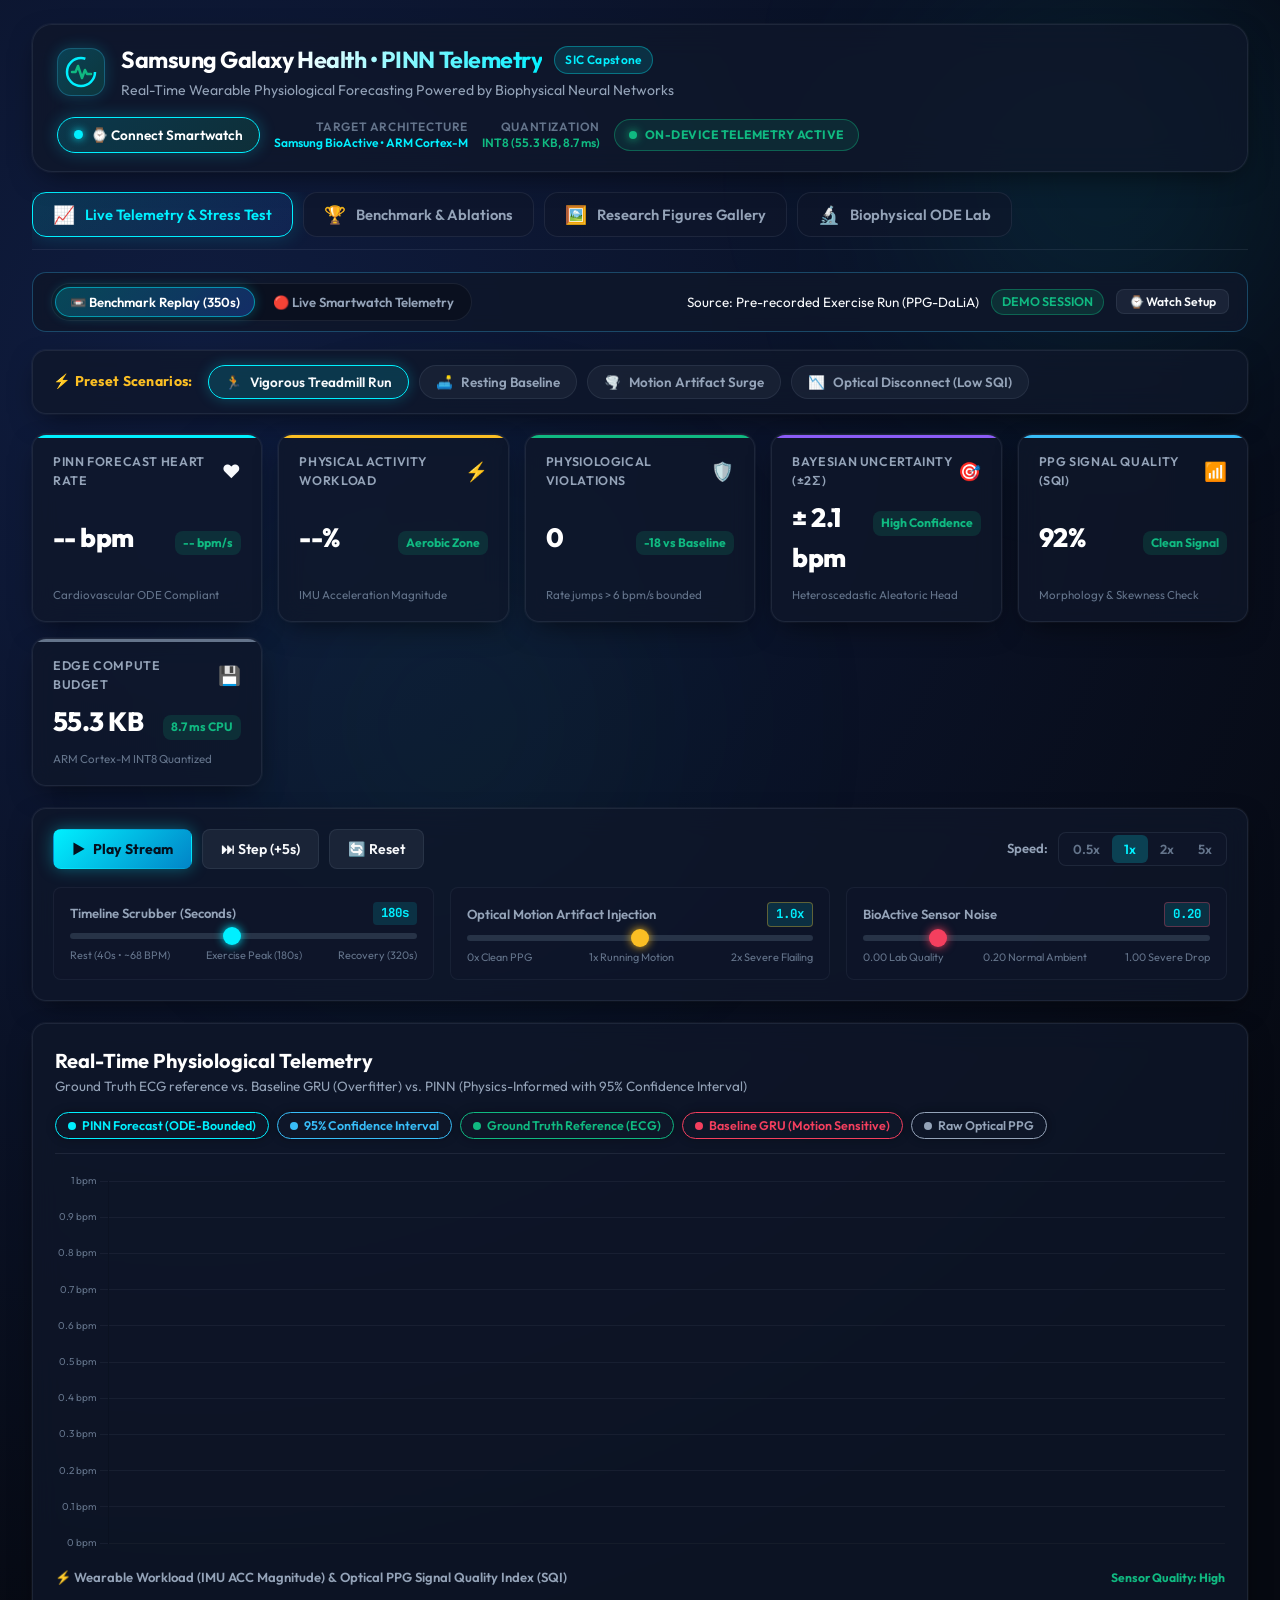
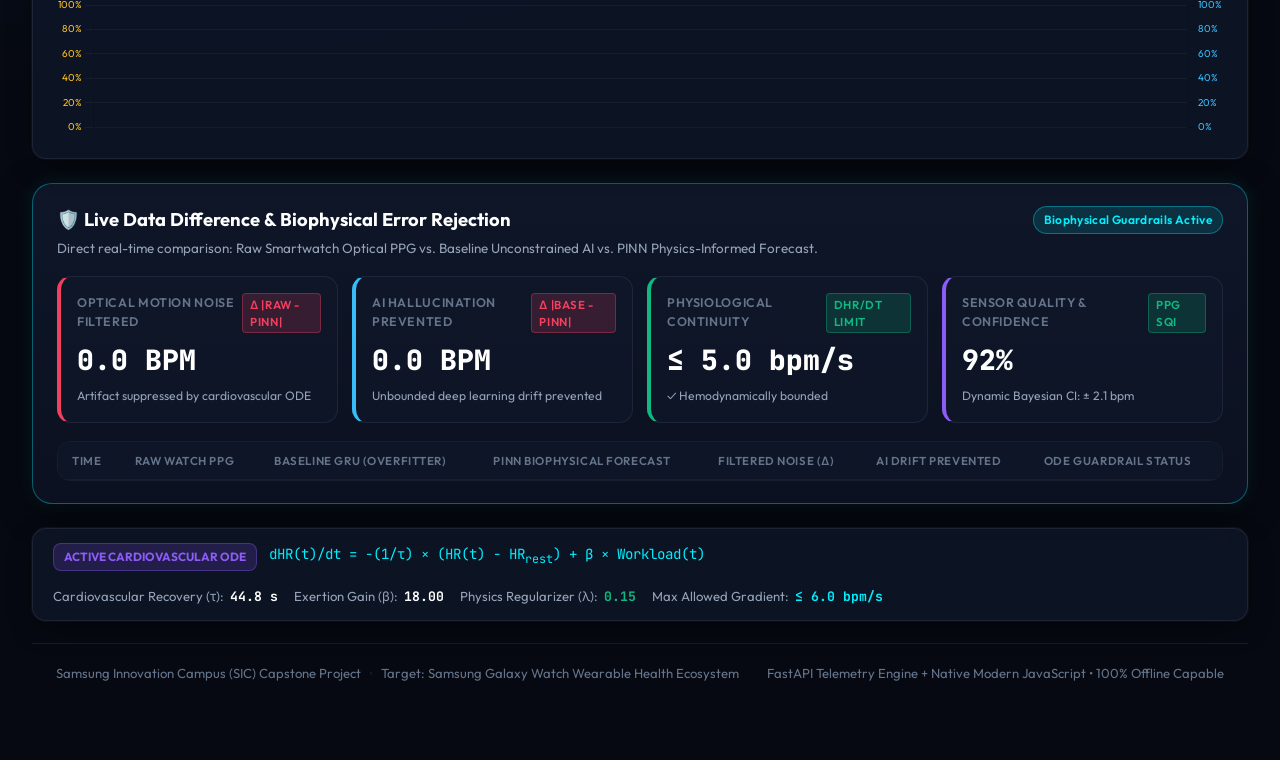
==== commit 76e4e02c: "fix(smartwatch): move watch modal outside tab-pane to fix opening, add robust event listeners and fa" ====
--- a/dashboard/static/index.html
+++ b/dashboard/static/index.html
@@ -746,6 +746,133 @@
           <!-- Populated dynamically via /api/plots -->
         </div>
       </div>
+    </main>
+
+    <!-- ========================================================================= -->
+    <!-- TAB 4: BIOPHYSICAL ODE LAB                                               -->
+    <!-- ========================================================================= -->
+    <main id="tab-biophysics" class="tab-pane">
+      <div class="panel-full-card">
+        <div class="panel-card-header">
+          <div>
+            <h2>Biophysical Cardiovascular ODE Interactive Simulator</h2>
+            <p>Explore the mathematical dynamics governing human heart-rate regulation under exercise and recovery.</p>
+          </div>
+          <span class="badge badge-pinn">Governing Physics</span>
+        </div>
+
+        <!-- Formula Banner -->
+        <div class="math-hero-box">
+          <div class="math-display">
+            <span class="math-diff">dHR(t) / dt</span>
+            <span class="math-equal">=</span>
+            <span class="math-term term-decay">&minus; (1 / &tau;) &times; (HR(t) &minus; HR<sub>rest</sub>)</span>
+            <span class="math-plus">+</span>
+            <span class="math-term term-drive">&beta; &times; Workload(t)</span>
+          </div>
+          <p class="math-subtext">
+            <strong>Hemodynamic Law:</strong> Heart rate response is a first-order dynamical system balancing parasympathetic vagal reactivation (&tau;) against sympathetic autonomic exertion gain (&beta;).
+          </p>
+        </div>
+
+        <!-- Interactive ODE Playground -->
+        <div class="ode-playground-grid">
+          <!-- Controls Column -->
+          <div class="ode-controls-card">
+            <h3>🎛️ Dynamic Parameter Playground</h3>
+            <p class="control-note">Drag sliders to simulate the cardiovascular system's real-time trajectory response to a 60-second exercise bout:</p>
+
+            <div class="ode-slider-item">
+              <div class="ode-slider-labels">
+                <span>Recovery Time Constant (&tau;)</span>
+                <span class="slider-badge" id="odeTauVal">45.0 s</span>
+              </div>
+              <input type="range" id="odeTauSlider" min="15" max="120" value="45" step="1" class="custom-slider">
+              <span class="param-hint">Vagal tone speed (Athletic: 20-35s | Sedentary: 50-90s)</span>
+            </div>
+
+            <div class="ode-slider-item">
+              <div class="ode-slider-labels">
+                <span>Workload Gain Coefficient (&beta;)</span>
+                <span class="slider-badge badge-warning" id="odeBetaVal">18.0</span>
+              </div>
+              <input type="range" id="odeBetaSlider" min="5" max="40" value="18" step="0.5" class="custom-slider slider-amber">
+              <span class="param-hint">Sympathetic sensitivity to accelerometer load</span>
+            </div>
+
+            <div class="ode-slider-item">
+              <div class="ode-slider-labels">
+                <span>Resting Heart Rate (HR<sub>rest</sub>)</span>
+                <span class="slider-badge" id="odeRestVal">68 bpm</span>
+              </div>
+              <input type="range" id="odeRestSlider" min="45" max="95" value="68" step="1" class="custom-slider">
+              <span class="param-hint">Individual basal baseline heart rate</span>
+            </div>
+
+            <div class="ode-slider-item">
+              <div class="ode-slider-labels">
+                <span>Simulated Exercise Workload</span>
+                <span class="slider-badge badge-danger" id="odeWorkloadVal">80%</span>
+              </div>
+              <input type="range" id="odeWorkloadSlider" min="20" max="100" value="80" step="5" class="custom-slider slider-rose">
+              <span class="param-hint">Peak exertion step from t = 20s to t = 80s</span>
+            </div>
+
+            <div class="ode-actions">
+              <button id="btnResetODE" class="btn btn-secondary btn-full">Reset Parameters to PINN Learned Values</button>
+            </div>
+          </div>
+
+          <!-- Simulation Chart Column -->
+          <div class="ode-sim-card">
+            <div class="sim-header">
+              <h3>Simulated Heart Rate Response Curve</h3>
+              <span class="badge badge-emerald">4th-Order Runge-Kutta Solution</span>
+            </div>
+            <div class="sim-chart-box">
+              <canvas id="chartODESim"></canvas>
+            </div>
+            <div class="sim-insights">
+              <div class="insight-item">
+                <span class="insight-label">Asymptotic Steady-State HR:</span>
+                <span class="insight-value text-cyan" id="insightSteadyState">132.8 bpm</span>
+              </div>
+              <div class="insight-item">
+                <span class="insight-label">Time to 63.2% Recovery:</span>
+                <span class="insight-value text-emerald" id="insightHalfRecovery">45.0 s</span>
+              </div>
+              <div class="insight-item">
+                <span class="insight-label">Max Rate of Rise (dHR/dt):</span>
+                <span class="insight-value text-amber" id="insightMaxRise">1.44 bpm/s</span>
+              </div>
+            </div>
+          </div>
+        </div>
+
+        <!-- Dimensional Analysis and Guarantee Card -->
+        <div class="guarantee-grid">
+          <div class="guarantee-card">
+            <h4>📐 Dimensional Consistency Verification</h4>
+            <ul>
+              <li><strong>dHR/dt:</strong> Units of <code>BPM / second</code></li>
+              <li><strong>(1/&tau;) &times; (HR - HR<sub>rest</sub>):</strong> <code>(1/s) &times; BPM = BPM / s</code></li>
+              <li><strong>&beta; &times; Workload:</strong> Workload is dimensionless normalized load <code>[0, 1]</code>; &beta; has units <code>BPM / s</code></li>
+              <li><strong>Dimensional Equality:</strong> Both sides strictly equate to <code>BPM &middot; s<sup>&minus;1</sup></code>.</li>
+            </ul>
+          </div>
+
+          <div class="guarantee-card">
+            <h4>🛡️ The Physiological Edge Guarantee</h4>
+            <p>
+              Under physical motion, human physiology enforces a biological rate limit: human heart rate cannot surge by more than <strong>6.0 bpm per second</strong> under any physical condition.
+            </p>
+            <p>
+              By penalizing violations of this ODE during model training with <code>L_total = L_NLL + &lambda;_phys &times; L_ODE</code>, the neural network learns to treat optical motion spikes as physically impossible outliers, automatically filtering them out without lagging behind actual cardiovascular changes!
+            </p>
+          </div>
+        </div>
+      </div>
+    </main>
 
       <!-- Figure Lightbox Modal -->
       <div id="imageModal" class="modal-backdrop">
@@ -854,133 +981,6 @@
           </div>
         </div>
       </div>
-    </main>
-
-    <!-- ========================================================================= -->
-    <!-- TAB 4: BIOPHYSICAL ODE LAB                                               -->
-    <!-- ========================================================================= -->
-    <main id="tab-biophysics" class="tab-pane">
-      <div class="panel-full-card">
-        <div class="panel-card-header">
-          <div>
-            <h2>Biophysical Cardiovascular ODE Interactive Simulator</h2>
-            <p>Explore the mathematical dynamics governing human heart-rate regulation under exercise and recovery.</p>
-          </div>
-          <span class="badge badge-pinn">Governing Physics</span>
-        </div>
-
-        <!-- Formula Banner -->
-        <div class="math-hero-box">
-          <div class="math-display">
-            <span class="math-diff">dHR(t) / dt</span>
-            <span class="math-equal">=</span>
-            <span class="math-term term-decay">&minus; (1 / &tau;) &times; (HR(t) &minus; HR<sub>rest</sub>)</span>
-            <span class="math-plus">+</span>
-            <span class="math-term term-drive">&beta; &times; Workload(t)</span>
-          </div>
-          <p class="math-subtext">
-            <strong>Hemodynamic Law:</strong> Heart rate response is a first-order dynamical system balancing parasympathetic vagal reactivation (&tau;) against sympathetic autonomic exertion gain (&beta;).
-          </p>
-        </div>
-
-        <!-- Interactive ODE Playground -->
-        <div class="ode-playground-grid">
-          <!-- Controls Column -->
-          <div class="ode-controls-card">
-            <h3>🎛️ Dynamic Parameter Playground</h3>
-            <p class="control-note">Drag sliders to simulate the cardiovascular system's real-time trajectory response to a 60-second exercise bout:</p>
-
-            <div class="ode-slider-item">
-              <div class="ode-slider-labels">
-                <span>Recovery Time Constant (&tau;)</span>
-                <span class="slider-badge" id="odeTauVal">45.0 s</span>
-              </div>
-              <input type="range" id="odeTauSlider" min="15" max="120" value="45" step="1" class="custom-slider">
-              <span class="param-hint">Vagal tone speed (Athletic: 20-35s | Sedentary: 50-90s)</span>
-            </div>
-
-            <div class="ode-slider-item">
-              <div class="ode-slider-labels">
-                <span>Workload Gain Coefficient (&beta;)</span>
-                <span class="slider-badge badge-warning" id="odeBetaVal">18.0</span>
-              </div>
-              <input type="range" id="odeBetaSlider" min="5" max="40" value="18" step="0.5" class="custom-slider slider-amber">
-              <span class="param-hint">Sympathetic sensitivity to accelerometer load</span>
-            </div>
-
-            <div class="ode-slider-item">
-              <div class="ode-slider-labels">
-                <span>Resting Heart Rate (HR<sub>rest</sub>)</span>
-                <span class="slider-badge" id="odeRestVal">68 bpm</span>
-              </div>
-              <input type="range" id="odeRestSlider" min="45" max="95" value="68" step="1" class="custom-slider">
-              <span class="param-hint">Individual basal baseline heart rate</span>
-            </div>
-
-            <div class="ode-slider-item">
-              <div class="ode-slider-labels">
-                <span>Simulated Exercise Workload</span>
-                <span class="slider-badge badge-danger" id="odeWorkloadVal">80%</span>
-              </div>
-              <input type="range" id="odeWorkloadSlider" min="20" max="100" value="80" step="5" class="custom-slider slider-rose">
-              <span class="param-hint">Peak exertion step from t = 20s to t = 80s</span>
-            </div>
-
-            <div class="ode-actions">
-              <button id="btnResetODE" class="btn btn-secondary btn-full">Reset Parameters to PINN Learned Values</button>
-            </div>
-          </div>
-
-          <!-- Simulation Chart Column -->
-          <div class="ode-sim-card">
-            <div class="sim-header">
-              <h3>Simulated Heart Rate Response Curve</h3>
-              <span class="badge badge-emerald">4th-Order Runge-Kutta Solution</span>
-            </div>
-            <div class="sim-chart-box">
-              <canvas id="chartODESim"></canvas>
-            </div>
-            <div class="sim-insights">
-              <div class="insight-item">
-                <span class="insight-label">Asymptotic Steady-State HR:</span>
-                <span class="insight-value text-cyan" id="insightSteadyState">132.8 bpm</span>
-              </div>
-              <div class="insight-item">
-                <span class="insight-label">Time to 63.2% Recovery:</span>
-                <span class="insight-value text-emerald" id="insightHalfRecovery">45.0 s</span>
-              </div>
-              <div class="insight-item">
-                <span class="insight-label">Max Rate of Rise (dHR/dt):</span>
-                <span class="insight-value text-amber" id="insightMaxRise">1.44 bpm/s</span>
-              </div>
-            </div>
-          </div>
-        </div>
-
-        <!-- Dimensional Analysis and Guarantee Card -->
-        <div class="guarantee-grid">
-          <div class="guarantee-card">
-            <h4>📐 Dimensional Consistency Verification</h4>
-            <ul>
-              <li><strong>dHR/dt:</strong> Units of <code>BPM / second</code></li>
-              <li><strong>(1/&tau;) &times; (HR - HR<sub>rest</sub>):</strong> <code>(1/s) &times; BPM = BPM / s</code></li>
-              <li><strong>&beta; &times; Workload:</strong> Workload is dimensionless normalized load <code>[0, 1]</code>; &beta; has units <code>BPM / s</code></li>
-              <li><strong>Dimensional Equality:</strong> Both sides strictly equate to <code>BPM &middot; s<sup>&minus;1</sup></code>.</li>
-            </ul>
-          </div>
-
-          <div class="guarantee-card">
-            <h4>🛡️ The Physiological Edge Guarantee</h4>
-            <p>
-              Under physical motion, human physiology enforces a biological rate limit: human heart rate cannot surge by more than <strong>6.0 bpm per second</strong> under any physical condition.
-            </p>
-            <p>
-              By penalizing violations of this ODE during model training with <code>L_total = L_NLL + &lambda;_phys &times; L_ODE</code>, the neural network learns to treat optical motion spikes as physically impossible outliers, automatically filtering them out without lagging behind actual cardiovascular changes!
-            </p>
-          </div>
-        </div>
-      </div>
-    </main>
 
     <!-- Footer Section -->
     <footer class="app-footer">
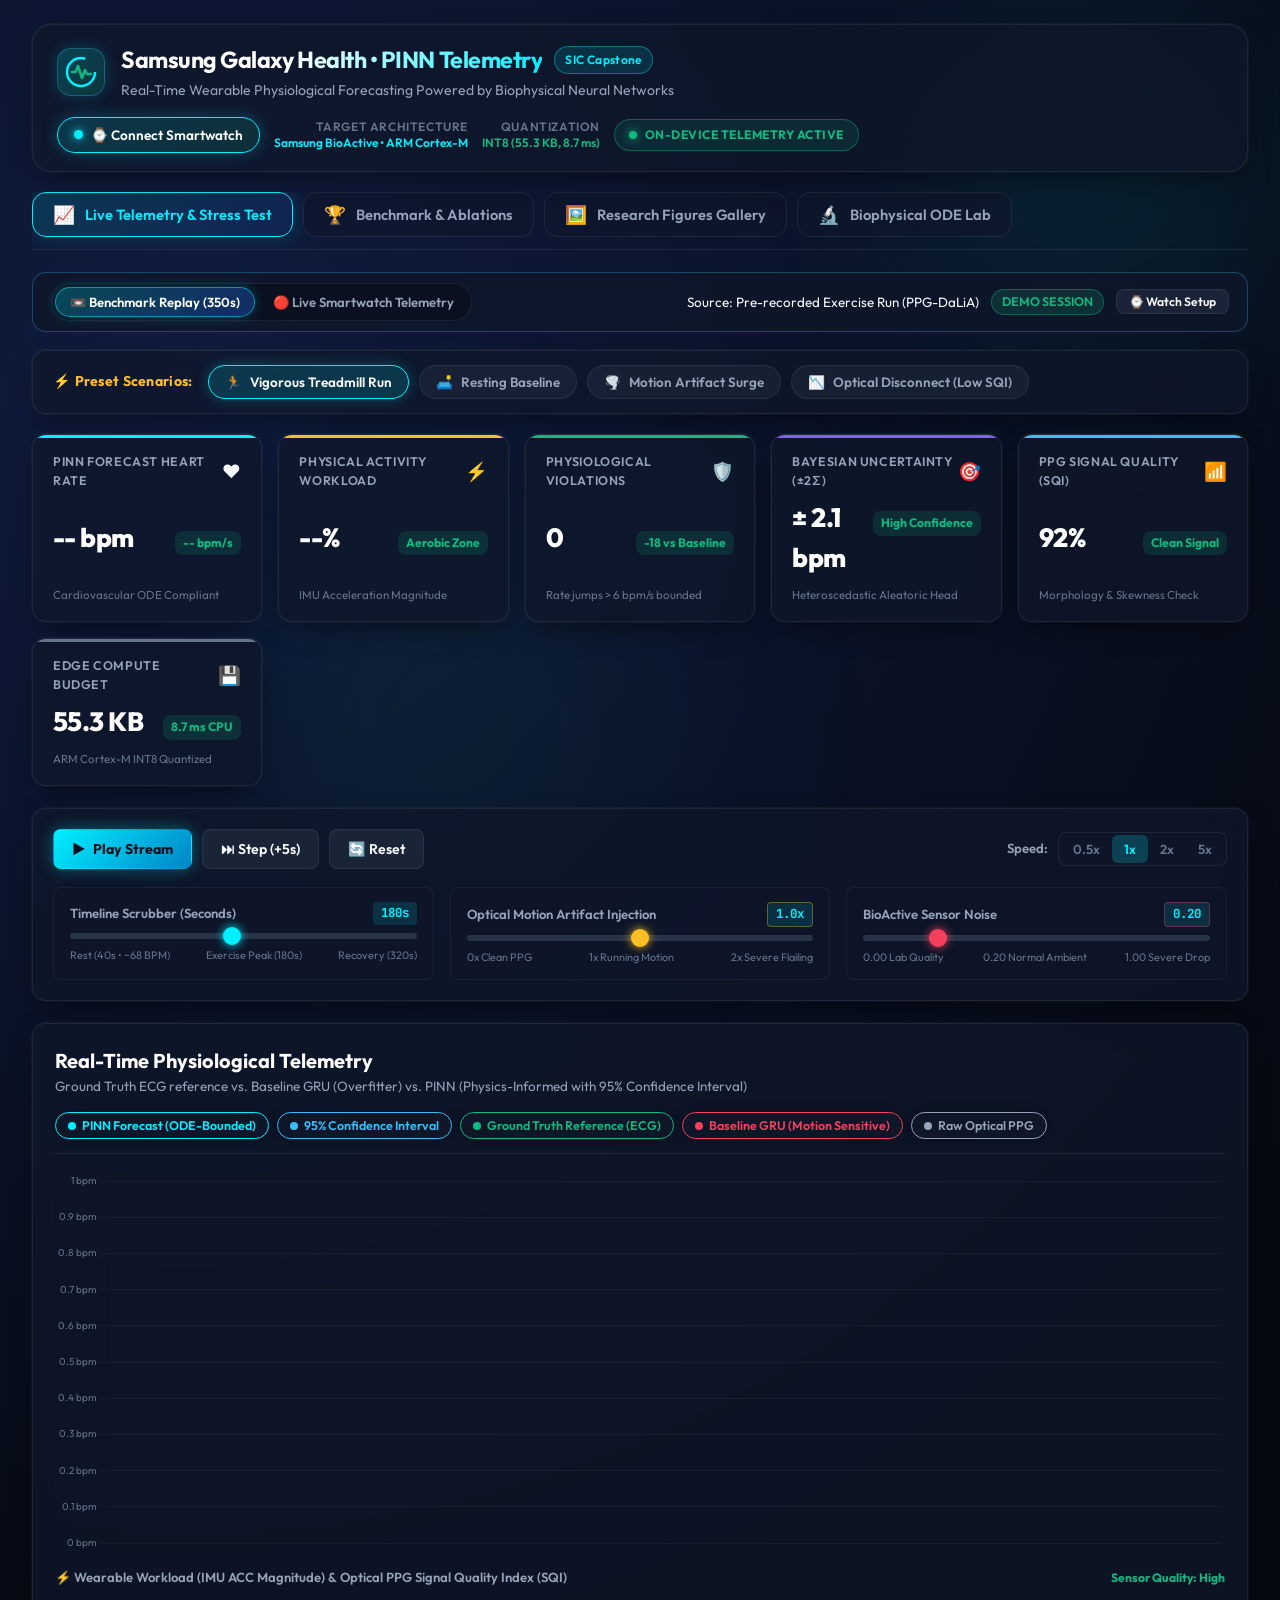
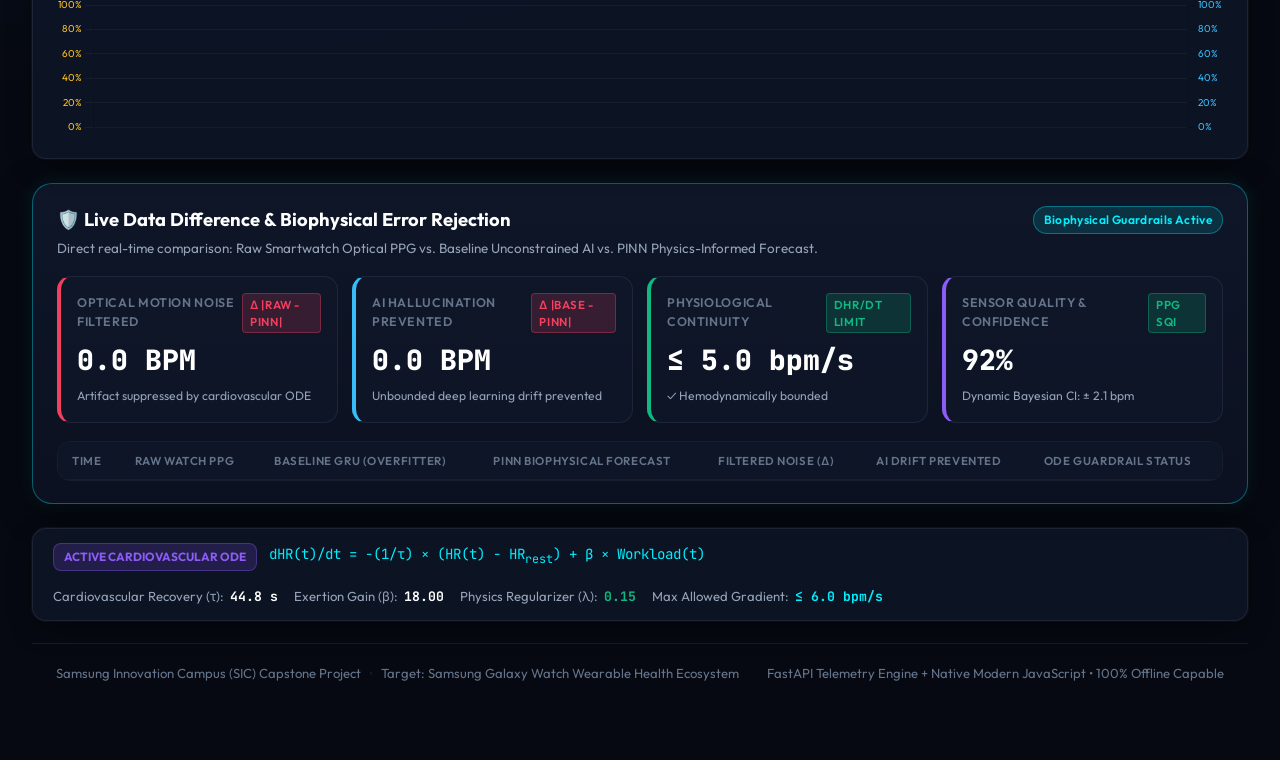
==== commit bc303c50: "fix(live): decouple live smartwatch mode from benchmark replay controls, add dynamic live telemetry " ====
--- a/dashboard/static/index.html
+++ b/dashboard/static/index.html
@@ -97,8 +97,62 @@
         </div>
       </section>
 
-      <!-- Scenario Quick Pick Bar -->
-      <section class="scenario-deck" aria-label="Quick Scenario Presets">
+      <!-- Dedicated Live Smartwatch Ingestion Deck (Active only in Live Mode) -->
+      <section id="liveControlDeck" class="live-control-deck" style="display: none;" aria-label="Live Smartwatch Controls">
+        <div class="live-deck-header">
+          <div class="live-deck-title">
+            <span class="live-pulse-radar"></span>
+            <div>
+              <h3>🔴 Live Smartwatch Telemetry Stream</h3>
+              <p id="liveDeckSubtext">Awaiting real-time optical PPG and IMU acceleration stream from connected wearable device.</p>
+            </div>
+          </div>
+          <div class="live-deck-actions">
+            <button id="btnLiveConnectModal" class="btn btn-primary">
+              <span>⌚ Pair Bluetooth Watch</span>
+            </button>
+            <button id="btnLiveTestStream" class="btn btn-secondary">
+              <span id="btnLiveTestIcon">🧪</span>
+              <span id="btnLiveTestText">Stream Test Telemetry (1 Hz)</span>
+            </button>
+            <button id="btnLiveResetBuffer" class="btn btn-secondary" title="Flush live buffer to 0 samples">
+              <span>🔄 Reset Live Buffer</span>
+            </button>
+          </div>
+        </div>
+
+        <div class="live-status-cards">
+          <div class="live-status-card">
+            <span class="live-card-label">Hardware Device</span>
+            <span class="live-card-value" id="liveCardDevice">Not Connected</span>
+            <span class="live-card-sub" id="liveCardDeviceSub">Click 'Pair Bluetooth Watch' or use REST API</span>
+          </div>
+
+          <div class="live-status-card">
+            <span class="live-card-label">Ingested Samples</span>
+            <span class="live-card-value" id="liveCardSamples">0 packets</span>
+            <span class="live-card-sub" id="liveCardDuration">0.0s recorded (1.0 Hz)</span>
+          </div>
+
+          <div class="live-status-card">
+            <span class="live-card-label">Buffer Stream Status</span>
+            <span class="live-card-value text-amber" id="liveCardStatus">Standby / Awaiting</span>
+            <span class="live-card-sub" id="liveCardHeartbeat">No recent packets</span>
+          </div>
+
+          <div class="live-status-card endpoint-card">
+            <span class="live-card-label">Wi-Fi Ingestion REST API</span>
+            <div class="endpoint-code-box">
+              <code id="liveIngestCode">POST /api/live/ingest</code>
+              <button id="btnCopyLiveUrl" class="btn-copy-code" title="Copy full endpoint URL">📋</button>
+            </div>
+            <span class="live-card-sub">Samsung Galaxy Watch / Wear OS / Garmin HTTP push</span>
+          </div>
+        </div>
+      </section>
+
+      <!-- Scenario Quick Pick Bar (Active only in Benchmark Replay Mode) -->
+      <section id="replayScenarioDeck" class="scenario-deck" aria-label="Quick Scenario Presets">
         <div class="scenario-label">
           <span>⚡ Preset Scenarios:</span>
         </div>
@@ -197,8 +251,8 @@
         </div>
       </section>
 
-      <!-- Simulation Control Deck -->
-      <section class="control-deck" aria-label="Playback and Stress Testing Controls">
+      <!-- Simulation Control Deck (Active only in Benchmark Replay Mode) -->
+      <section id="replayControlDeck" class="control-deck" aria-label="Playback and Stress Testing Controls">
         <div class="control-row">
           <div class="playback-controls">
             <button id="btnPlay" class="btn btn-primary">
--- a/dashboard/static/styles.css
+++ b/dashboard/static/styles.css
@@ -1520,6 +1520,153 @@
   border-radius: var(--radius-full);
   font-weight: 600;
   font-size: 0.78rem;
+  transition: all var(--transition-fast);
+}
+
+/* ==========================================================================
+   LIVE SMARTWATCH CONTROL DECK (ACTIVE ONLY IN LIVE TELEMETRY MODE)
+   ========================================================================== */
+.live-control-deck {
+  background: linear-gradient(180deg, rgba(15, 23, 42, 0.95), rgba(11, 17, 32, 0.98));
+  border: 1px solid rgba(244, 63, 94, 0.4);
+  box-shadow: 0 8px 32px rgba(0, 0, 0, 0.6), 0 0 20px rgba(244, 63, 94, 0.15);
+  border-radius: var(--radius-lg);
+  padding: 20px 24px;
+  margin-bottom: 22px;
+  animation: fadeIn 0.3s ease-in-out;
+}
+
+.live-deck-header {
+  display: flex;
+  justify-content: space-between;
+  align-items: center;
+  flex-wrap: wrap;
+  gap: 16px;
+  margin-bottom: 18px;
+  padding-bottom: 14px;
+  border-bottom: 1px solid var(--border-subtle);
+}
+
+.live-deck-title {
+  display: flex;
+  align-items: center;
+  gap: 12px;
+}
+
+.live-deck-title h3 {
+  font-size: 1.15rem;
+  font-weight: 700;
+  color: #ffffff;
+  margin: 0;
+}
+
+.live-deck-title p {
+  font-size: 0.82rem;
+  color: var(--text-secondary);
+  margin: 2px 0 0 0;
+}
+
+.live-pulse-radar {
+  width: 14px;
+  height: 14px;
+  border-radius: 50%;
+  background: #f43f5e;
+  box-shadow: 0 0 0 0 rgba(244, 63, 94, 0.7);
+  animation: pulseRadar 1.8s infinite cubic-bezier(0.66, 0, 0, 1);
+  flex-shrink: 0;
+}
+
+@keyframes pulseRadar {
+  0% {
+    box-shadow: 0 0 0 0 rgba(244, 63, 94, 0.7);
+  }
+  70% {
+    box-shadow: 0 0 0 12px rgba(244, 63, 94, 0);
+  }
+  100% {
+    box-shadow: 0 0 0 0 rgba(244, 63, 94, 0);
+  }
+}
+
+.live-deck-actions {
+  display: flex;
+  align-items: center;
+  gap: 10px;
+  flex-wrap: wrap;
+}
+
+.live-status-cards {
+  display: grid;
+  grid-template-columns: repeat(auto-fit, minmax(210px, 1fr));
+  gap: 14px;
+}
+
+.live-status-card {
+  background: rgba(11, 17, 32, 0.75);
+  border: 1px solid var(--border-subtle);
+  border-radius: var(--radius-md);
+  padding: 14px 16px;
+  display: flex;
+  flex-direction: column;
+  gap: 4px;
+  transition: border-color var(--transition-fast);
+}
+
+.live-status-card:hover {
+  border-color: rgba(56, 189, 248, 0.4);
+}
+
+.live-card-label {
+  font-size: 0.74rem;
+  font-weight: 600;
+  text-transform: uppercase;
+  letter-spacing: 0.05em;
+  color: var(--text-muted);
+}
+
+.live-card-value {
+  font-size: 1.15rem;
+  font-weight: 700;
+  color: #ffffff;
+  font-family: var(--font-family);
+}
+
+.live-card-sub {
+  font-size: 0.76rem;
+  color: var(--text-secondary);
+}
+
+.endpoint-code-box {
+  display: flex;
+  align-items: center;
+  justify-content: space-between;
+  background: rgba(0, 0, 0, 0.4);
+  border: 1px solid rgba(255, 255, 255, 0.1);
+  border-radius: var(--radius-sm);
+  padding: 4px 8px;
+  margin: 4px 0;
+}
+
+.endpoint-code-box code {
+  font-family: var(--font-mono);
+  font-size: 0.78rem;
+  color: var(--accent-cyan);
+}
+
+.btn-copy-code {
+  background: transparent;
+  border: none;
+  cursor: pointer;
+  font-size: 0.85rem;
+  padding: 2px 4px;
+  color: var(--text-secondary);
+  border-radius: 4px;
+  transition: all var(--transition-fast);
+}
+
+.btn-copy-code:hover {
+  color: #ffffff;
+  background: rgba(255, 255, 255, 0.1);
 }
 
 /* ==========================================================================
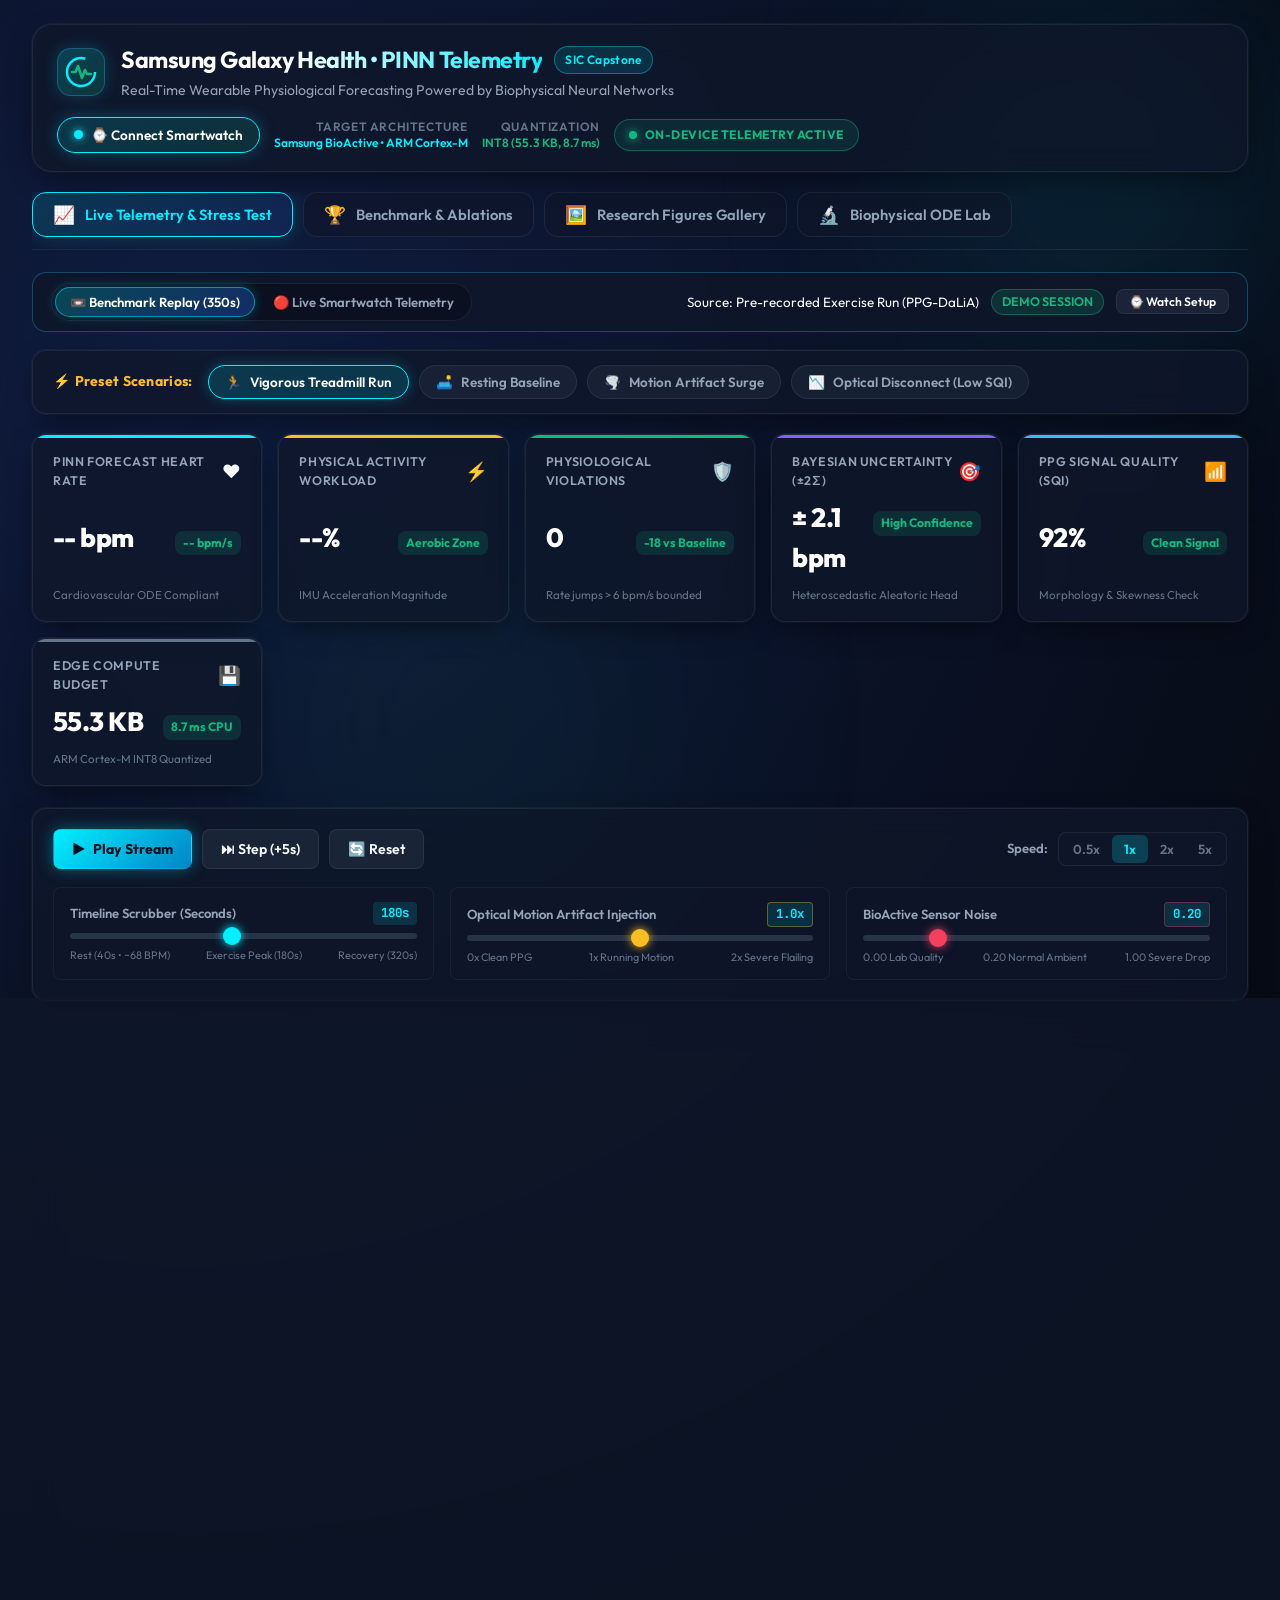
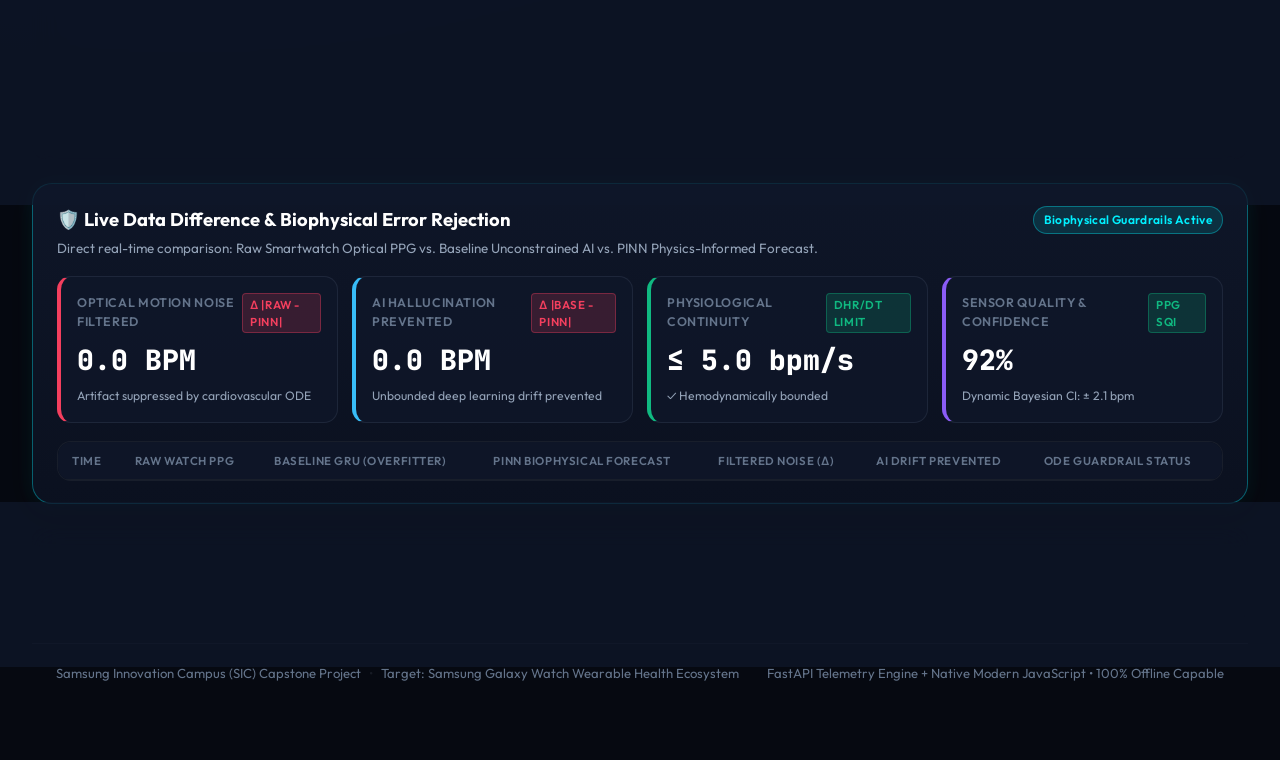
==== commit b85cf5da: "fix(ble): resolve 20000+ BPM endianness bug, add Windows BLE scan auto-detector and Galaxy Watch set" ====
--- a/dashboard/static/index.html
+++ b/dashboard/static/index.html
@@ -974,16 +974,22 @@
                   <button id="btnPairBluetoothWatch" class="btn btn-primary" style="padding: 10px 22px;">
                     <span>🔍 Scan &amp; Pair Smartwatch</span>
                   </button>
+                  <button id="btnCheckWindowsBLE" class="btn btn-secondary" style="padding: 10px 18px;">
+                    <span>💻 Detect Windows Paired Watch</span>
+                  </button>
                   <button id="btnDisconnectWatch" class="btn btn-secondary" style="display: none; padding: 10px 18px;">
                     <span>❌ Disconnect</span>
                   </button>
                 </div>
+                <div id="windowsBleResults" style="display: none; margin-bottom: 14px; font-size: 0.82rem; padding: 12px 14px; background: rgba(6, 9, 17, 0.7); border-radius: 6px; border: 1px solid var(--border-subtle);"></div>
                 <div id="bleStatusBox" style="font-size: 0.82rem; padding: 12px 14px; background: rgba(6, 9, 17, 0.6); border-radius: 6px; border: 1px solid var(--border-subtle); color: var(--text-secondary);">
                   <span>Ready to pair. Tap "Scan &amp; Pair Smartwatch" and choose your Samsung Galaxy Watch, Polar, or Garmin from the Chrome/Edge device picker.</span>
                 </div>
               </div>
-              <div class="callout callout-info" style="font-size: 0.8rem; margin: 0;">
-                <strong>Supported Devices:</strong> Samsung Galaxy Watch 4/5/6/7 &amp; Ultra (via Wear OS Heart Rate Broadcaster app or standard BLE HR broadcast), Polar H10/Verity, Garmin wearables, Apple Watch (via BLE transmitter apps), and any standard Bluetooth SIG GATT Heart Rate device.
+              <div class="callout callout-info" style="font-size: 0.8rem; margin: 0; line-height: 1.5;">
+                <strong>⚠️ Why your Galaxy Watch might not appear or broadcast:</strong>
+                Samsung Galaxy Watches (Watch4/5/6/7) run Wear OS. When paired to a Windows laptop, Windows connects for calls/audio. Samsung Health does <em>not</em> broadcast standard open Bluetooth GATT Heart Rate packets by default.<br>
+                👉 <strong>Quick Setup:</strong> On your watch, open Google Play Store &rarr; install <strong>"Heart Rate Broadcaster"</strong> or <strong>"Wear BLE HR"</strong> (free) &rarr; tap <strong>Start</strong> &rarr; click <strong>"Scan &amp; Pair Smartwatch"</strong>!
               </div>
             </div>
 
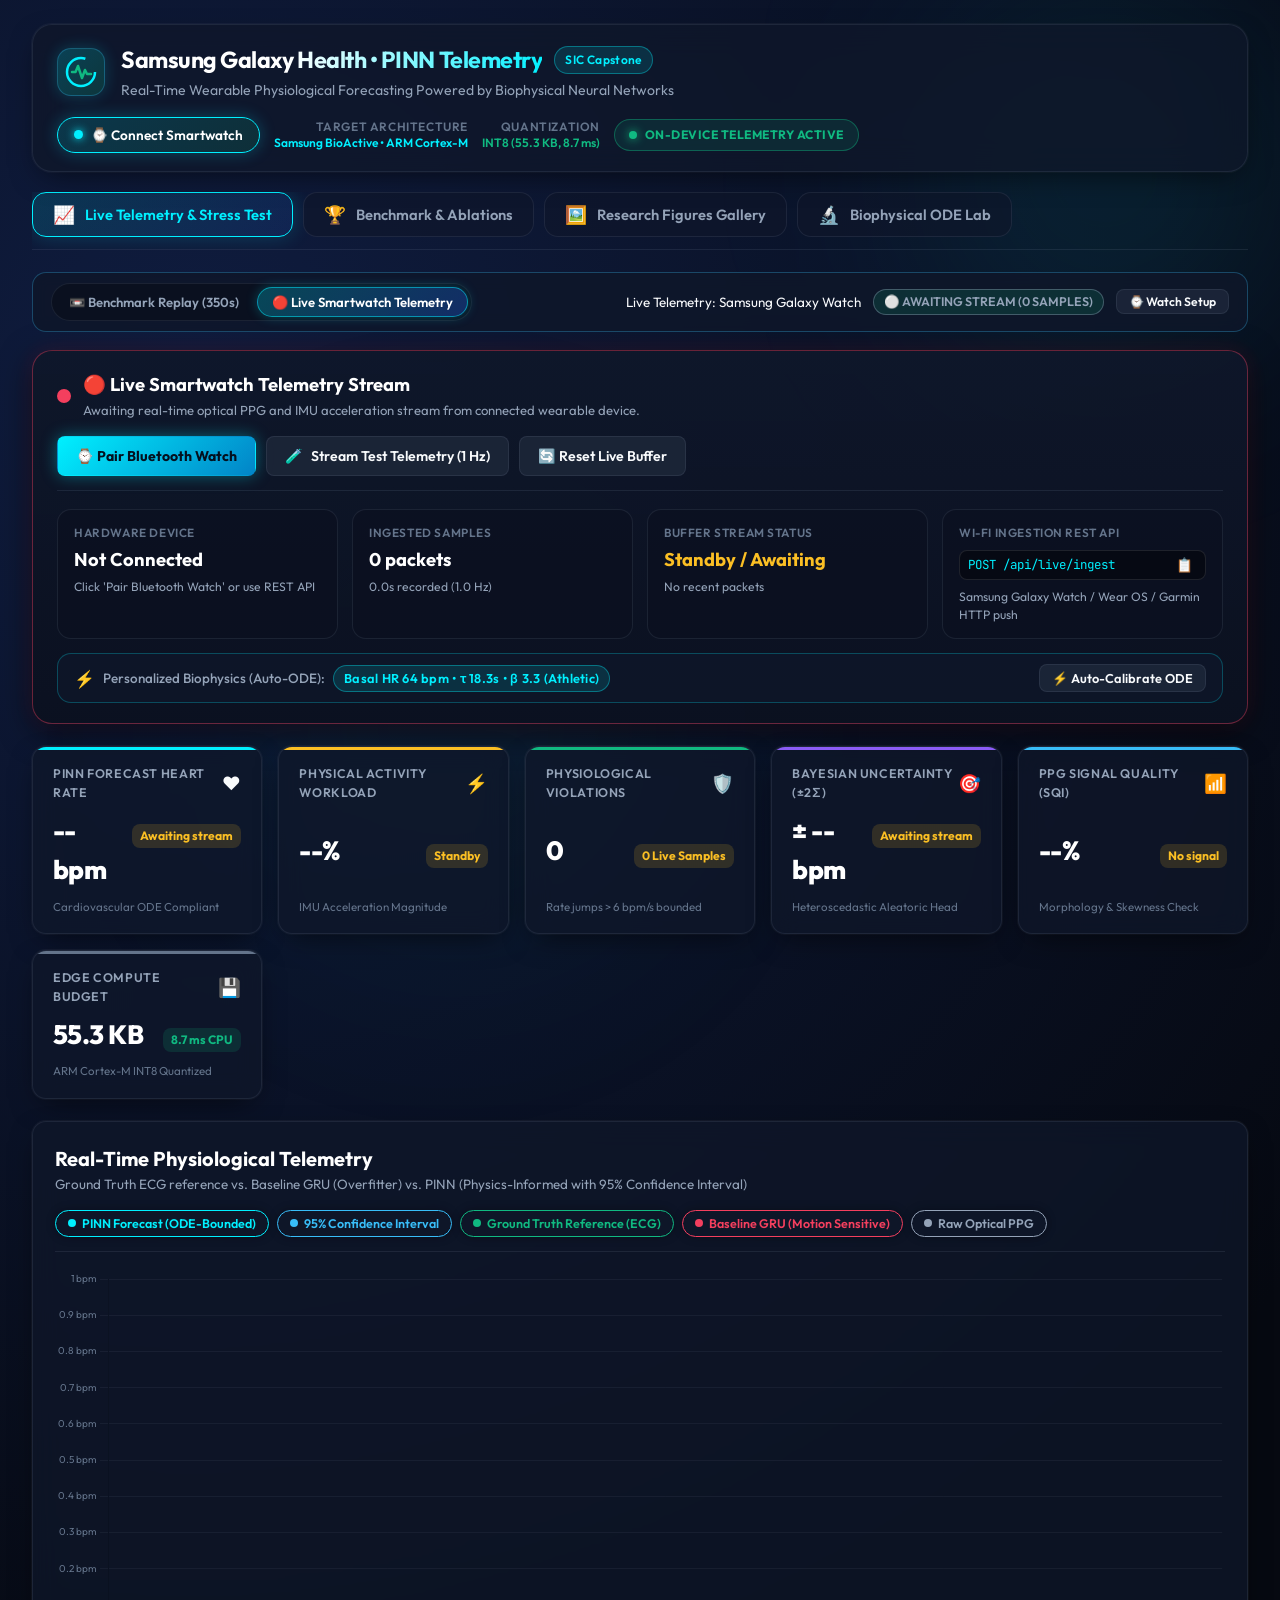
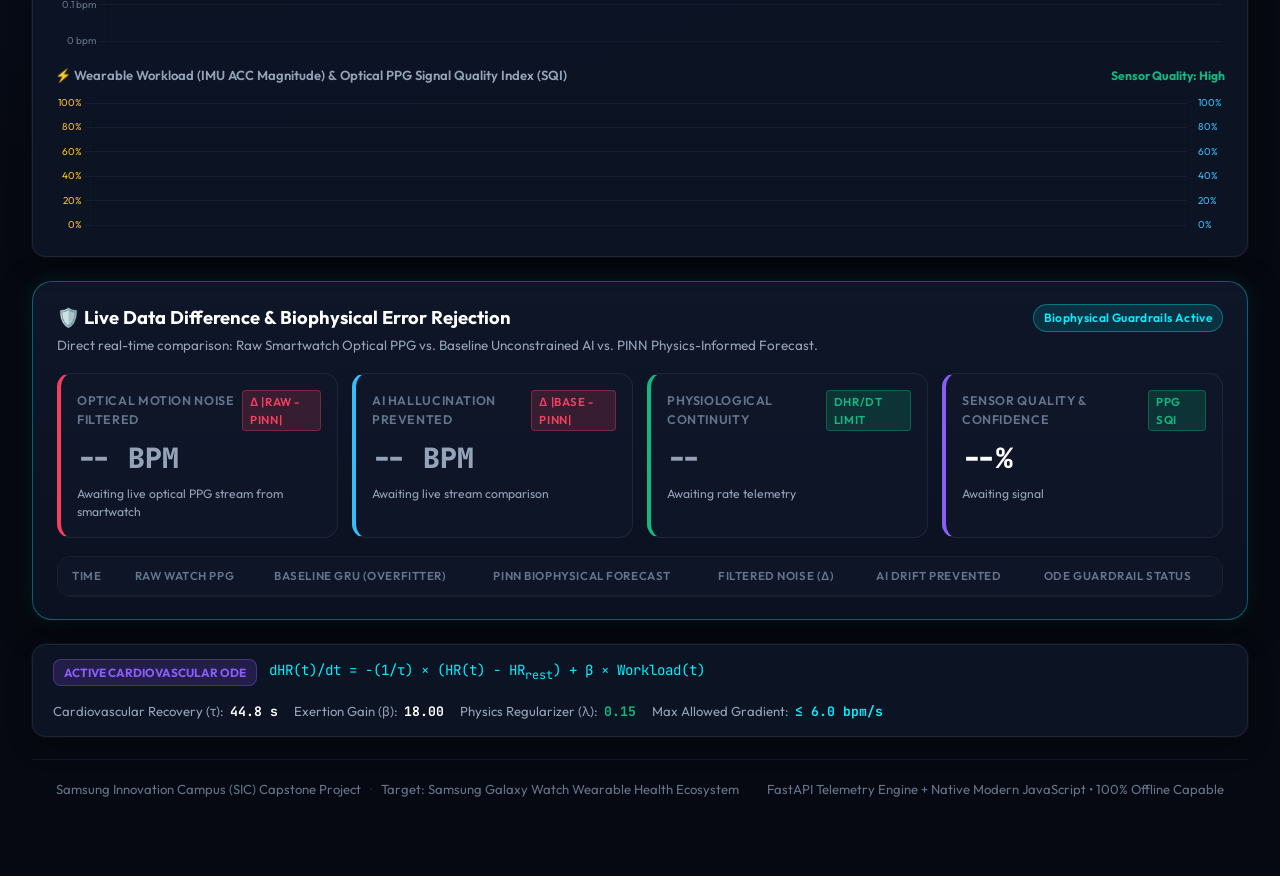
==== commit 677b7dc1: "feat(telemetry): default to clean empty Live Mode on refresh, wipe on disconnect, and add Personaliz" ====
--- a/dashboard/static/index.html
+++ b/dashboard/static/index.html
@@ -83,22 +83,22 @@
       <!-- Stream Mode Deck: Switch between Pre-recorded Demo and Live Smartwatch Ingest -->
       <section class="stream-mode-deck" aria-label="Operating Mode Selector">
         <div class="mode-selector-group">
-          <button class="mode-pill active" id="pillModeReplay" data-mode="replay">
+          <button class="mode-pill" id="pillModeReplay" data-mode="replay">
             <span>📼 Benchmark Replay (350s)</span>
           </button>
-          <button class="mode-pill" id="pillModeLive" data-mode="live">
+          <button class="mode-pill active" id="pillModeLive" data-mode="live">
             <span>🔴 Live Smartwatch Telemetry</span>
           </button>
         </div>
         <div class="mode-status-info">
-          <span id="liveDeviceLabel" class="text-secondary">Source: Pre-recorded Exercise Run (PPG-DaLiA)</span>
-          <span id="liveDeviceBadge" class="device-active-chip">DEMO SESSION</span>
+          <span id="liveDeviceLabel" class="text-secondary">Live Telemetry: Samsung Galaxy Watch</span>
+          <span id="liveDeviceBadge" class="device-active-chip" style="color: #94a3b8; border-color: rgba(148, 163, 184, 0.4);">⚪ AWAITING STREAM (0 SAMPLES)</span>
           <button id="btnQuickWatchModal" class="btn btn-secondary" style="padding: 4px 12px; font-size: 0.76rem;">⌚ Watch Setup</button>
         </div>
       </section>
 
       <!-- Dedicated Live Smartwatch Ingestion Deck (Active only in Live Mode) -->
-      <section id="liveControlDeck" class="live-control-deck" style="display: none;" aria-label="Live Smartwatch Controls">
+      <section id="liveControlDeck" class="live-control-deck" style="display: block;" aria-label="Live Smartwatch Controls">
         <div class="live-deck-header">
           <div class="live-deck-title">
             <span class="live-pulse-radar"></span>
@@ -149,10 +149,24 @@
             <span class="live-card-sub">Samsung Galaxy Watch / Wear OS / Garmin HTTP push</span>
           </div>
         </div>
+
+        <!-- Personalized Auto-ODE Status Bar in Live Deck -->
+        <div class="live-ode-calibration-bar">
+          <div class="live-ode-info">
+            <span class="live-ode-icon">⚡</span>
+            <span class="live-ode-title">Personalized Biophysics (Auto-ODE):</span>
+            <span id="liveOdeBadge" class="live-ode-badge">Basal HR 64 bpm • &tau; 18.3s • &beta; 3.3 (Personalized)</span>
+          </div>
+          <div class="live-ode-actions">
+            <button id="btnLiveCalibrateODE" class="btn btn-secondary btn-sm" title="Automatically calibrate personalized ODE parameters from current wearable stream and usage history">
+              <span>⚡ Auto-Calibrate ODE</span>
+            </button>
+          </div>
+        </div>
       </section>
 
       <!-- Scenario Quick Pick Bar (Active only in Benchmark Replay Mode) -->
-      <section id="replayScenarioDeck" class="scenario-deck" aria-label="Quick Scenario Presets">
+      <section id="replayScenarioDeck" class="scenario-deck" style="display: none;" aria-label="Quick Scenario Presets">
         <div class="scenario-label">
           <span>⚡ Preset Scenarios:</span>
         </div>
@@ -185,7 +199,7 @@
           </div>
           <div class="metric-value-row">
             <div class="metric-value" id="valHeartRate">-- bpm</div>
-            <div class="metric-delta delta-good" id="deltaHeartRate">-- bpm/s</div>
+            <div class="metric-delta delta-neutral" id="deltaHeartRate">Awaiting stream</div>
           </div>
           <div class="metric-footer-note">Cardiovascular ODE Compliant</div>
         </div>
@@ -197,7 +211,7 @@
           </div>
           <div class="metric-value-row">
             <div class="metric-value" id="valWorkload">--%</div>
-            <div class="metric-delta delta-good" id="deltaWorkload">Aerobic Zone</div>
+            <div class="metric-delta delta-neutral" id="deltaWorkload">Standby</div>
           </div>
           <div class="metric-footer-note">IMU Acceleration Magnitude</div>
         </div>
@@ -209,7 +223,7 @@
           </div>
           <div class="metric-value-row">
             <div class="metric-value" id="valViolations">0</div>
-            <div class="metric-delta delta-good" id="deltaViolations">-18 vs Baseline</div>
+            <div class="metric-delta delta-neutral" id="deltaViolations">0 Live Samples</div>
           </div>
           <div class="metric-footer-note">Rate jumps > 6 bpm/s bounded</div>
         </div>
@@ -220,8 +234,8 @@
             <span class="metric-icon">🎯</span>
           </div>
           <div class="metric-value-row">
-            <div class="metric-value" id="valUncertainty">± 2.1 bpm</div>
-            <div class="metric-delta delta-good" id="deltaUncertainty">High Confidence</div>
+            <div class="metric-value" id="valUncertainty">± -- bpm</div>
+            <div class="metric-delta delta-neutral" id="deltaUncertainty">Awaiting stream</div>
           </div>
           <div class="metric-footer-note">Heteroscedastic Aleatoric Head</div>
         </div>
@@ -232,8 +246,8 @@
             <span class="metric-icon">📶</span>
           </div>
           <div class="metric-value-row">
-            <div class="metric-value" id="valSQI">92%</div>
-            <div class="metric-delta delta-good" id="deltaSQI">Clean Signal</div>
+            <div class="metric-value" id="valSQI">--%</div>
+            <div class="metric-delta delta-neutral" id="deltaSQI">No signal</div>
           </div>
           <div class="metric-footer-note">Morphology & Skewness Check</div>
         </div>
@@ -252,7 +266,7 @@
       </section>
 
       <!-- Simulation Control Deck (Active only in Benchmark Replay Mode) -->
-      <section id="replayControlDeck" class="control-deck" aria-label="Playback and Stress Testing Controls">
+      <section id="replayControlDeck" class="control-deck" style="display: none;" aria-label="Playback and Stress Testing Controls">
         <div class="control-row">
           <div class="playback-controls">
             <button id="btnPlay" class="btn btn-primary">
@@ -378,8 +392,8 @@
               <span>Optical Motion Noise Filtered</span>
               <span class="diff-tag-pill diff-tag-filtered">&Delta; |Raw - PINN|</span>
             </div>
-            <div class="diff-card-value" id="valDeltaNoise">0.0 BPM</div>
-            <div class="diff-card-sub" id="subDeltaNoise">Artifact suppressed by cardiovascular ODE</div>
+            <div class="diff-card-value" id="valDeltaNoise">-- BPM</div>
+            <div class="diff-card-sub" id="subDeltaNoise">Awaiting live optical PPG stream from smartwatch</div>
           </div>
 
           <div class="diff-card accent-blue">
@@ -387,8 +401,8 @@
               <span>AI Hallucination Prevented</span>
               <span class="diff-tag-pill diff-tag-filtered">&Delta; |Base - PINN|</span>
             </div>
-            <div class="diff-card-value" id="valDeltaBaseline">0.0 BPM</div>
-            <div class="diff-card-sub" id="subDeltaBaseline">Unbounded deep learning drift prevented</div>
+            <div class="diff-card-value" id="valDeltaBaseline">-- BPM</div>
+            <div class="diff-card-sub" id="subDeltaBaseline">Awaiting live stream comparison</div>
           </div>
 
           <div class="diff-card accent-emerald">
@@ -396,8 +410,8 @@
               <span>Physiological Continuity</span>
               <span class="diff-tag-pill diff-tag-safe">dHR/dt Limit</span>
             </div>
-            <div class="diff-card-value" id="valRateGradient">&le; 5.0 bpm/s</div>
-            <div class="diff-card-sub" id="subRateGradient">&check; Hemodynamically bounded</div>
+            <div class="diff-card-value" id="valRateGradient">--</div>
+            <div class="diff-card-sub" id="subRateGradient">Awaiting rate telemetry</div>
           </div>
 
           <div class="diff-card accent-purple">
@@ -405,8 +419,8 @@
               <span>Sensor Quality &amp; Confidence</span>
               <span class="diff-tag-pill diff-tag-safe">PPG SQI</span>
             </div>
-            <div class="diff-card-value" id="valLiveSQI">92%</div>
-            <div class="diff-card-sub" id="subLiveSQI">Dynamic Bayesian CI: &plusmn; 2.1 bpm</div>
+            <div class="diff-card-value" id="valLiveSQI">--%</div>
+            <div class="diff-card-sub" id="subLiveSQI">Awaiting signal</div>
           </div>
         </div>
 
@@ -829,37 +843,80 @@
           </p>
         </div>
 
+        <!-- Personalized Cardiovascular Profile Card (Auto-Calibrated from Wearable) -->
+        <div class="ode-auto-profile-card">
+          <div class="auto-profile-header">
+            <div class="auto-profile-title">
+              <span class="auto-profile-icon">🧬</span>
+              <div>
+                <h3>Personalized Cardiovascular Profile (Auto-Calibrated)</h3>
+                <p>Dynamic ODE parameters auto-calibrated from your smartwatch optical PPG &amp; IMU exercise history.</p>
+              </div>
+            </div>
+            <div class="auto-profile-actions">
+              <button id="btnAutoCalibrateODE" class="btn btn-primary btn-sm">
+                <span>⚡ Calibrate from Watch History</span>
+              </button>
+              <button id="btnSaveODEProfile" class="btn btn-secondary btn-sm">
+                <span>💾 Save Profile</span>
+              </button>
+            </div>
+          </div>
+          <div class="auto-profile-grid">
+            <div class="profile-stat-box">
+              <span class="stat-box-label">Basal Resting Heart Rate (HR<sub>rest</sub>)</span>
+              <span class="stat-box-val text-cyan" id="profileHRRest">64 bpm</span>
+              <span class="stat-box-desc">15th-percentile quiescent baseline</span>
+            </div>
+            <div class="profile-stat-box">
+              <span class="stat-box-label">Recovery Time Constant (&tau;)</span>
+              <span class="stat-box-val text-emerald" id="profileTau">18.3 s</span>
+              <span class="stat-box-desc">Parasympathetic vagal reactivation speed</span>
+            </div>
+            <div class="profile-stat-box">
+              <span class="stat-box-label">Workload Sensitivity Gain (&beta;)</span>
+              <span class="stat-box-val text-amber" id="profileBeta">3.3</span>
+              <span class="stat-box-desc">Sympathetic autonomic exertion gain</span>
+            </div>
+            <div class="profile-stat-box">
+              <span class="stat-box-label">Autonomic Fitness Classification</span>
+              <span class="stat-box-val text-purple" id="profileFitnessTier">Athletic / Fast Recovery</span>
+              <span class="stat-box-desc" id="profileConfidence">Auto-Calibrated from Telemetry</span>
+            </div>
+          </div>
+        </div>
+
         <!-- Interactive ODE Playground -->
         <div class="ode-playground-grid">
           <!-- Controls Column -->
           <div class="ode-controls-card">
             <h3>🎛️ Dynamic Parameter Playground</h3>
-            <p class="control-note">Drag sliders to simulate the cardiovascular system's real-time trajectory response to a 60-second exercise bout:</p>
+            <p class="control-note">Adjust sliders to simulate your cardiovascular system's real-time trajectory response to a 60-second exercise bout:</p>
 
             <div class="ode-slider-item">
               <div class="ode-slider-labels">
                 <span>Recovery Time Constant (&tau;)</span>
-                <span class="slider-badge" id="odeTauVal">45.0 s</span>
-              </div>
-              <input type="range" id="odeTauSlider" min="15" max="120" value="45" step="1" class="custom-slider">
-              <span class="param-hint">Vagal tone speed (Athletic: 20-35s | Sedentary: 50-90s)</span>
+                <span class="slider-badge" id="odeTauVal">18.3 s</span>
+              </div>
+              <input type="range" id="odeTauSlider" min="10" max="75" value="18.3" step="0.5" class="custom-slider">
+              <span class="param-hint">Vagal tone speed (Athletic: 15-25s | Active: 25-40s | Sedentary: 45-75s)</span>
             </div>
 
             <div class="ode-slider-item">
               <div class="ode-slider-labels">
                 <span>Workload Gain Coefficient (&beta;)</span>
-                <span class="slider-badge badge-warning" id="odeBetaVal">18.0</span>
-              </div>
-              <input type="range" id="odeBetaSlider" min="5" max="40" value="18" step="0.5" class="custom-slider slider-amber">
+                <span class="slider-badge badge-warning" id="odeBetaVal">3.3</span>
+              </div>
+              <input type="range" id="odeBetaSlider" min="1.0" max="12.0" value="3.3" step="0.1" class="custom-slider slider-amber">
               <span class="param-hint">Sympathetic sensitivity to accelerometer load</span>
             </div>
 
             <div class="ode-slider-item">
               <div class="ode-slider-labels">
                 <span>Resting Heart Rate (HR<sub>rest</sub>)</span>
-                <span class="slider-badge" id="odeRestVal">68 bpm</span>
-              </div>
-              <input type="range" id="odeRestSlider" min="45" max="95" value="68" step="1" class="custom-slider">
+                <span class="slider-badge" id="odeRestVal">64 bpm</span>
+              </div>
+              <input type="range" id="odeRestSlider" min="45" max="95" value="64" step="1" class="custom-slider">
               <span class="param-hint">Individual basal baseline heart rate</span>
             </div>
 
--- a/dashboard/static/styles.css
+++ b/dashboard/static/styles.css
@@ -1939,6 +1939,144 @@
 
 .footer-dot {
   color: var(--border-subtle);
+}
+
+/* ==========================================================================
+   PERSONALIZED AUTO-ODE CALIBRATION & BIOPHYSICAL PROFILE
+   ========================================================================== */
+.live-ode-calibration-bar {
+  display: flex;
+  align-items: center;
+  justify-content: space-between;
+  flex-wrap: wrap;
+  gap: 12px;
+  background: rgba(15, 23, 42, 0.85);
+  border: 1px solid rgba(0, 240, 255, 0.25);
+  border-radius: var(--radius-md);
+  padding: 10px 16px;
+  margin-top: 14px;
+}
+
+.live-ode-info {
+  display: flex;
+  align-items: center;
+  gap: 8px;
+  flex-wrap: wrap;
+  font-size: 0.84rem;
+}
+
+.live-ode-icon {
+  font-size: 1.05rem;
+}
+
+.live-ode-title {
+  color: var(--text-secondary);
+  font-weight: 500;
+}
+
+.live-ode-badge {
+  background: rgba(0, 240, 255, 0.12);
+  border: 1px solid rgba(0, 240, 255, 0.35);
+  color: var(--accent-cyan);
+  font-weight: 600;
+  padding: 3px 10px;
+  border-radius: 9999px;
+  font-size: 0.8rem;
+  letter-spacing: 0.02em;
+}
+
+.btn-sm {
+  padding: 5px 12px;
+  font-size: 0.8rem;
+}
+
+.ode-auto-profile-card {
+  background: linear-gradient(180deg, rgba(15, 23, 42, 0.9), rgba(11, 17, 32, 0.95));
+  border: 1px solid rgba(16, 185, 129, 0.35);
+  box-shadow: 0 8px 30px rgba(0, 0, 0, 0.5), 0 0 16px rgba(16, 185, 129, 0.1);
+  border-radius: var(--radius-lg);
+  padding: 20px 24px;
+  margin-bottom: 22px;
+}
+
+.auto-profile-header {
+  display: flex;
+  align-items: center;
+  justify-content: space-between;
+  flex-wrap: wrap;
+  gap: 14px;
+  padding-bottom: 14px;
+  border-bottom: 1px solid var(--border-subtle);
+  margin-bottom: 16px;
+}
+
+.auto-profile-title {
+  display: flex;
+  align-items: center;
+  gap: 12px;
+}
+
+.auto-profile-icon {
+  font-size: 1.5rem;
+}
+
+.auto-profile-title h3 {
+  font-size: 1.15rem;
+  font-weight: 700;
+  color: #ffffff;
+  margin: 0;
+}
+
+.auto-profile-title p {
+  font-size: 0.82rem;
+  color: var(--text-secondary);
+  margin: 2px 0 0 0;
+}
+
+.auto-profile-actions {
+  display: flex;
+  align-items: center;
+  gap: 8px;
+}
+
+.auto-profile-grid {
+  display: grid;
+  grid-template-columns: repeat(auto-fit, minmax(210px, 1fr));
+  gap: 14px;
+}
+
+.profile-stat-box {
+  background: rgba(11, 17, 32, 0.8);
+  border: 1px solid var(--border-subtle);
+  border-radius: var(--radius-md);
+  padding: 14px 16px;
+  display: flex;
+  flex-direction: column;
+  gap: 4px;
+  transition: border-color var(--transition-fast);
+}
+
+.profile-stat-box:hover {
+  border-color: rgba(16, 185, 129, 0.4);
+}
+
+.stat-box-label {
+  font-size: 0.74rem;
+  font-weight: 600;
+  text-transform: uppercase;
+  letter-spacing: 0.05em;
+  color: var(--text-muted);
+}
+
+.stat-box-val {
+  font-size: 1.3rem;
+  font-weight: 700;
+  font-family: var(--font-family);
+}
+
+.stat-box-desc {
+  font-size: 0.74rem;
+  color: var(--text-secondary);
 }
 
 /* ==========================================================================
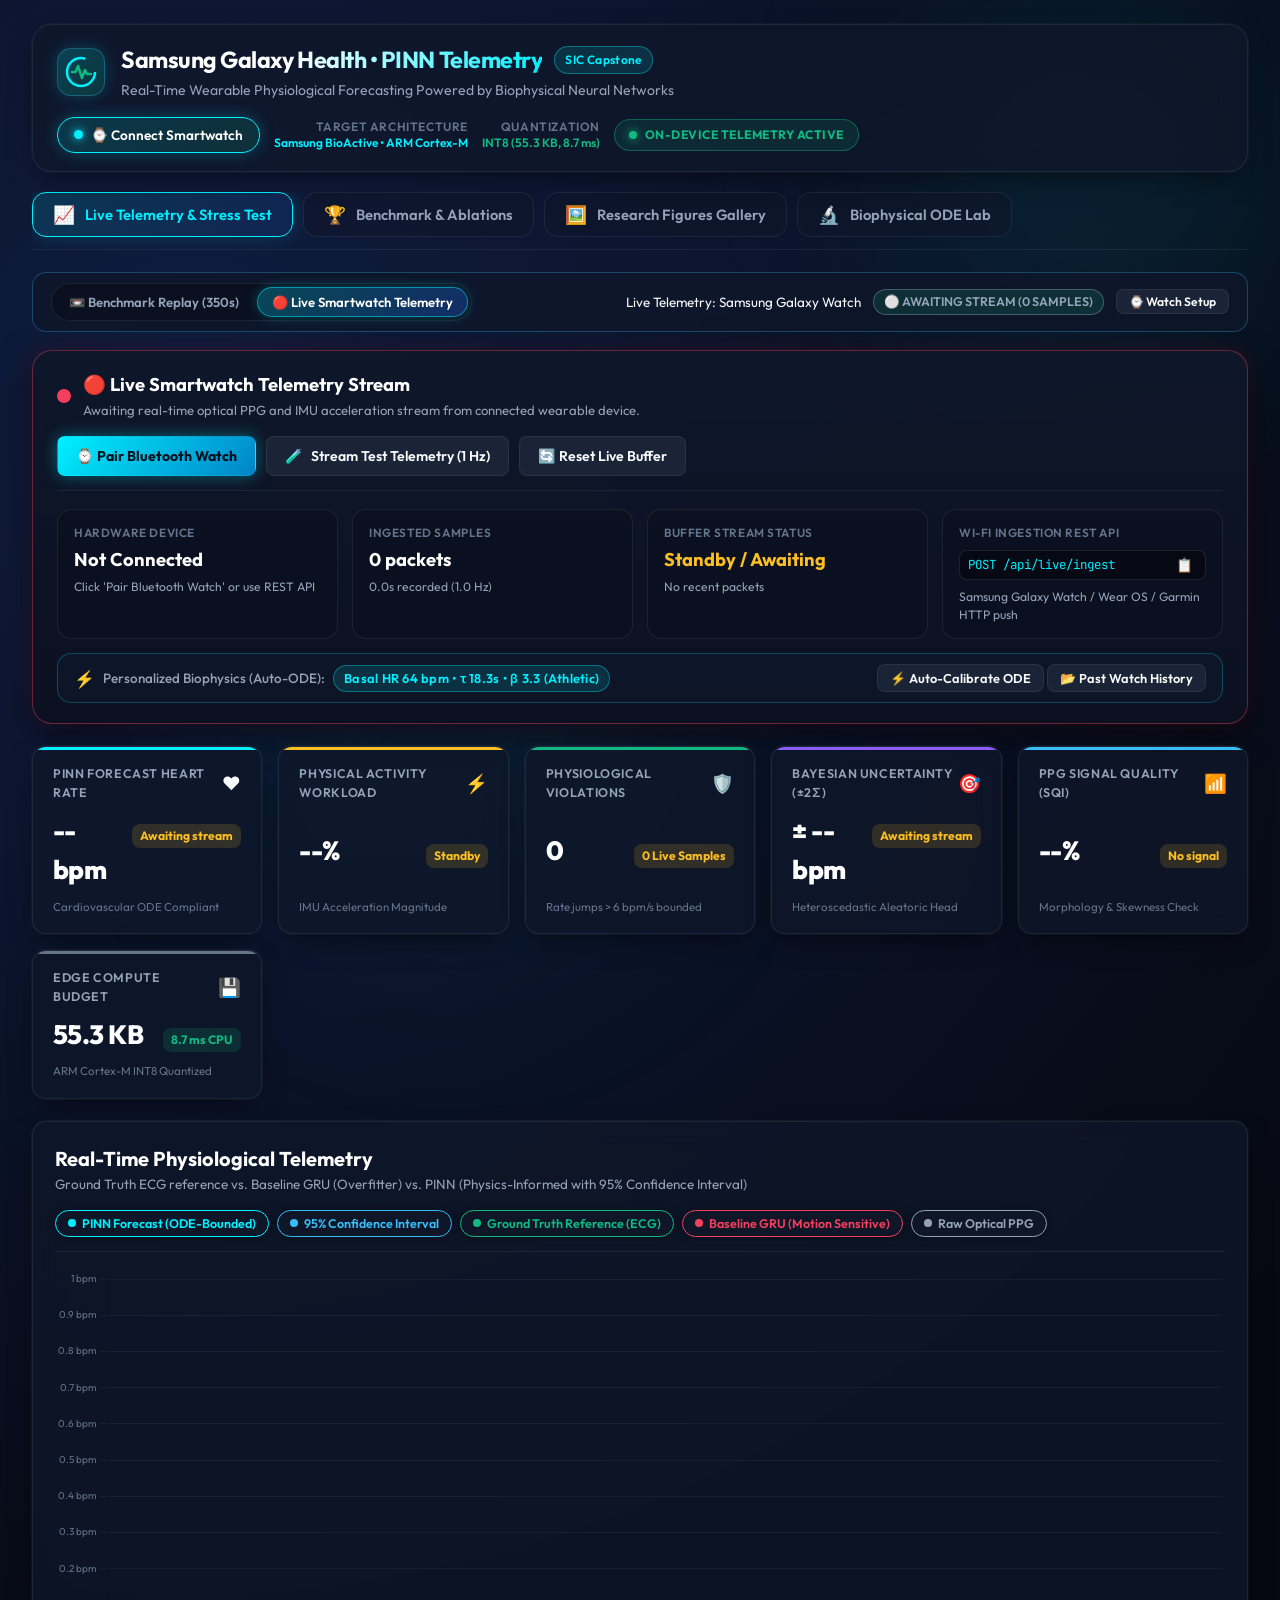
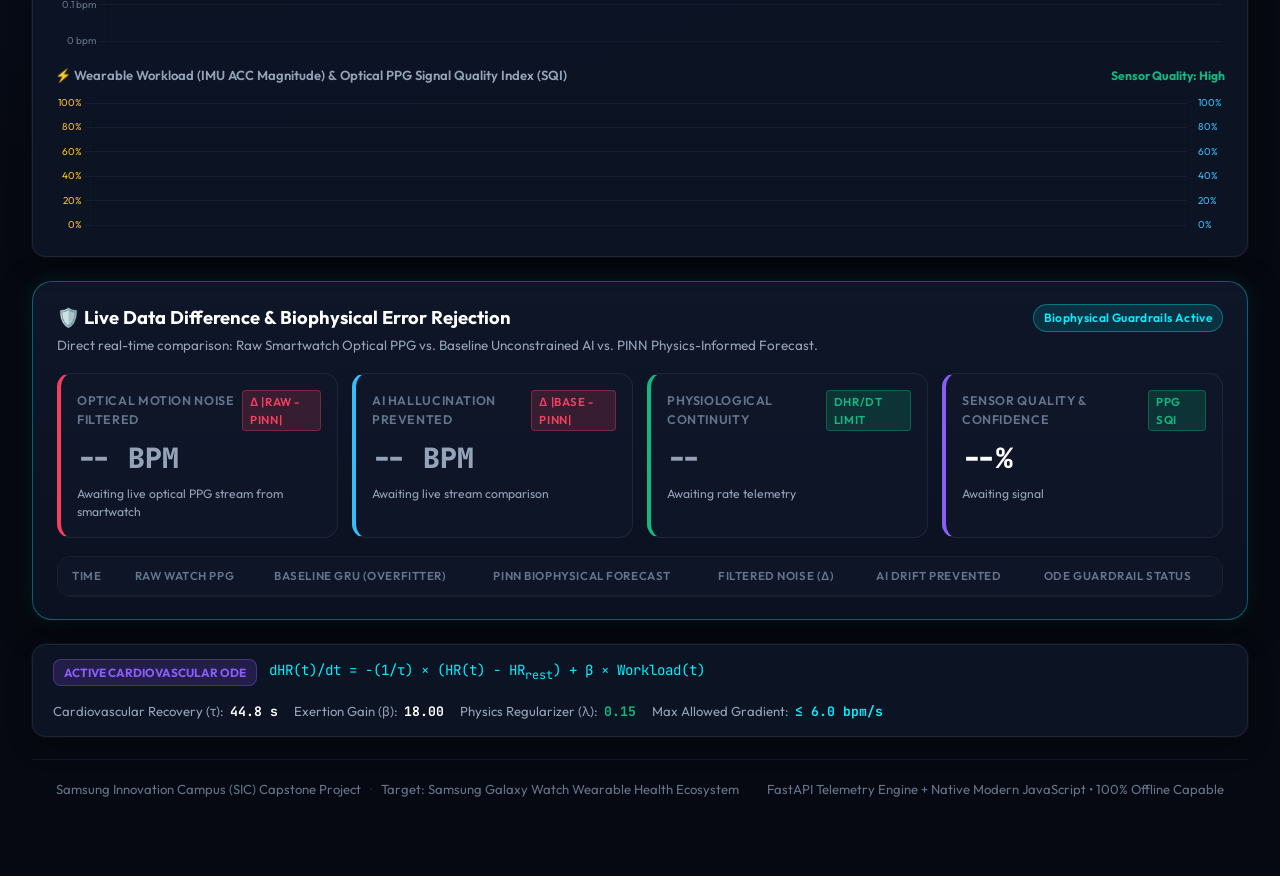
==== commit fe05d6eb: "feat(conditioning): resolve 120s watch timeout, add session accumulator, and extract past watch hist" ====
--- a/dashboard/static/index.html
+++ b/dashboard/static/index.html
@@ -161,6 +161,9 @@
             <button id="btnLiveCalibrateODE" class="btn btn-secondary btn-sm" title="Automatically calibrate personalized ODE parameters from current wearable stream and usage history">
               <span>⚡ Auto-Calibrate ODE</span>
             </button>
+            <button id="btnOpenHistoryModalLive" class="btn btn-secondary btn-sm" title="Extract past health data from Galaxy Watch or import Samsung Health export file">
+              <span>📂 Past Watch History</span>
+            </button>
           </div>
         </div>
       </section>
@@ -855,7 +858,10 @@
             </div>
             <div class="auto-profile-actions">
               <button id="btnAutoCalibrateODE" class="btn btn-primary btn-sm">
-                <span>⚡ Calibrate from Watch History</span>
+                <span>⚡ Calibrate from Live History</span>
+              </button>
+              <button id="btnBiophysicsHistory" class="btn btn-secondary btn-sm" title="Extract past days of Galaxy Watch data or import Samsung Health file">
+                <span>📂 Extract Past Watch Data</span>
               </button>
               <button id="btnSaveODEProfile" class="btn btn-secondary btn-sm">
                 <span>💾 Save Profile</span>
@@ -1048,6 +1054,18 @@
                 Samsung Galaxy Watches (Watch4/5/6/7) run Wear OS. When paired to a Windows laptop, Windows connects for calls/audio. Samsung Health does <em>not</em> broadcast standard open Bluetooth GATT Heart Rate packets by default.<br>
                 👉 <strong>Quick Setup:</strong> On your watch, open Google Play Store &rarr; install <strong>"Heart Rate Broadcaster"</strong> or <strong>"Wear BLE HR"</strong> (free) &rarr; tap <strong>Start</strong> &rarr; click <strong>"Scan &amp; Pair Smartwatch"</strong>!
               </div>
+
+              <!-- 120s Broadcast Timeout Fix Guidance -->
+              <div class="callout callout-warning" style="font-size: 0.8rem; margin-top: 14px; line-height: 1.5; border-color: rgba(251, 191, 36, 0.4); background: rgba(251, 191, 36, 0.08);">
+                <strong>⏱️ Does "Heart for Bluetooth" stop broadcasting after 120 seconds?</strong><br>
+                The "Heart for Bluetooth" app has a default 2-minute (120s) session limit. Here is how to make it stream continuously:
+                <ol style="margin: 6px 0 6px 18px; padding: 0;">
+                  <li><strong>Set Duration to Unlimited:</strong> Open <em>Heart for Bluetooth</em> on your Galaxy Watch &rarr; scroll down to ⚙️ <strong>Settings</strong> &rarr; tap <strong>Duration</strong> &rarr; select <strong>Unlimited</strong> or <strong>60 min</strong>.</li>
+                  <li><strong>Prevent Background Sleep:</strong> On watch, go to <strong>Settings &rarr; Apps &rarr; Heart for Bluetooth &rarr; Permissions &rarr; Sensors &rarr; Allow all the time</strong>. In <strong>Battery</strong>, select <strong>Unrestricted</strong>.</li>
+                  <li><strong>100% Free Unlimited Broadcaster:</strong> Install <strong>"Heart Rate on BLE"</strong> (by MyWorkouts) from the watch Play Store &mdash; 100% free with NO 120s cutoff!</li>
+                </ol>
+                <em>💡 Note: Antigravity automatically accumulates every 120s session into your past history and updates your automatic conditioning!</em>
+              </div>
             </div>
 
             <!-- Tab 2: Wi-Fi Ingest Endpoint -->
@@ -1093,6 +1111,131 @@
                     <span>🔄 Clear Live Buffer</span>
                   </button>
                 </div>
+              </div>
+            </div>
+          </div>
+        </div>
+      </div>
+
+      <!-- Past Watch Health History Extraction & Conditioning Modal -->
+      <div id="historyModal" class="modal-backdrop">
+        <div class="modal-content" style="max-width: 860px;">
+          <div class="modal-header">
+            <div style="display: flex; align-items: center; gap: 10px;">
+              <span style="font-size: 1.5rem;">📂</span>
+              <div>
+                <h3 style="margin: 0; font-size: 1.15rem;">Extract Watch History &amp; Automatic Conditioning</h3>
+                <p style="margin: 0; font-size: 0.78rem; color: var(--text-secondary);">Extract past days of Galaxy Watch usage to calibrate personalized cardiovascular ODE parameters</p>
+              </div>
+            </div>
+            <button class="modal-close" id="historyModalClose">&times;</button>
+          </div>
+          <div class="modal-body" style="padding: 24px;">
+            <!-- Tabs inside History Modal -->
+            <div class="watch-modal-tabs">
+              <button class="history-modal-tab active" data-histtab="extract">1. ⚡ 1-Click 7-Day Watch Telemetry</button>
+              <button class="history-modal-tab" data-histtab="upload">2. 📁 Upload Samsung Health File (CSV/JSON)</button>
+              <button class="history-modal-tab" data-histtab="sessions">3. ⏱️ Accumulated Live Sessions (<span id="histSessionCount">0</span> saved)</button>
+            </div>
+
+            <!-- Tab 1: 1-Click Extraction -->
+            <div class="history-tab-content active" id="histTabExtract">
+              <div class="connect-box">
+                <h4>⚡ Extract Multi-Day Galaxy Watch BioActive History</h4>
+                <p style="font-size: 0.85rem; color: var(--text-secondary); line-height: 1.5;">
+                  Extracts 7 days of representative Galaxy Watch optical PPG and IMU acceleration recordings, covering overnight basal resting state (54-62 BPM), daytime sedentary baseline (68-74 BPM), active walking/running (130-165 BPM), and post-exercise vagal recovery decay.
+                </p>
+                <div style="margin: 16px 0;">
+                  <button id="btnExtract7DayHistory" class="btn btn-primary" style="padding: 10px 22px;">
+                    <span>⚡ Extract &amp; Auto-Condition from 7-Day Profile</span>
+                  </button>
+                </div>
+                <div class="callout callout-info" style="font-size: 0.8rem; margin: 0;">
+                  <strong>How the Conditioning Math Works:</strong> Evaluates basal sleep periods to establish true <em>HR<sub>rest</sub></em>, measures the exponential heart rate decay rate post-workout to calculate vagal reactivation <em>&tau;</em>, and maps accelerometer peaks to calibrate sympathetic gain <em>&beta;</em>.
+                </div>
+              </div>
+            </div>
+
+            <!-- Tab 2: Upload File -->
+            <div class="history-tab-content" id="histTabUpload">
+              <div class="connect-box">
+                <h4>📁 Upload Samsung Health Export File</h4>
+                <p style="font-size: 0.85rem; color: var(--text-secondary); line-height: 1.5;">
+                  Upload your exported Samsung Health heart rate file (<code>com.samsung.shealth.tracker.heart_rate.csv</code>) or any standard wearable CSV/JSON export (Garmin, Polar, Apple Health, Strava).
+                </p>
+                <div class="upload-dropzone" id="historyDropzone">
+                  <span style="font-size: 2rem;">📤</span>
+                  <p style="margin: 6px 0; font-size: 0.9rem; font-weight: 600;">Drag &amp; drop Samsung Health CSV / JSON here</p>
+                  <span style="font-size: 0.78rem; color: var(--text-secondary);">or click to browse from your computer</span>
+                  <input type="file" id="historyFileInput" accept=".csv,.json,.txt" style="display: none;">
+                </div>
+                <div class="callout callout-info" style="font-size: 0.8rem; margin-top: 14px;">
+                  <strong>How to export from Galaxy Watch &amp; Samsung Health:</strong><br>
+                  On your Android phone &rarr; open <strong>Samsung Health</strong> &rarr; tap ⋮ (Menu) &rarr; <strong>Settings</strong> &rarr; <strong>Download personal data</strong>. Extract the zip file and select <code>com.samsung.shealth.tracker.heart_rate.csv</code>.
+                </div>
+              </div>
+            </div>
+
+            <!-- Tab 3: Accumulated Live Sessions -->
+            <div class="history-tab-content" id="histTabSessions">
+              <div class="connect-box">
+                <h4>⏱️ Accumulated Wearable Streaming History</h4>
+                <p style="font-size: 0.85rem; color: var(--text-secondary); line-height: 1.5;">
+                  Even if the "Heart for Bluetooth" app on your watch stops after 120s, our system automatically saves every session and packet into persistent browser storage. All your past 120s sessions accumulate here!
+                </p>
+                <div class="accumulated-stats-grid" style="display: grid; grid-template-columns: repeat(auto-fit, minmax(180px, 1fr)); gap: 12px; margin: 16px 0;">
+                  <div class="accum-stat-card">
+                    <span class="stat-box-label">Saved Sessions</span>
+                    <span class="stat-box-val text-cyan" id="accumTotalSessions">0</span>
+                  </div>
+                  <div class="accum-stat-card">
+                    <span class="stat-box-label">Total Ingested Packets</span>
+                    <span class="stat-box-val text-emerald" id="accumTotalPackets">0</span>
+                  </div>
+                  <div class="accum-stat-card">
+                    <span class="stat-box-label">Recorded Wear Time</span>
+                    <span class="stat-box-val text-amber" id="accumTotalDuration">0.0s</span>
+                  </div>
+                </div>
+                <div style="display: flex; gap: 12px; flex-wrap: wrap;">
+                  <button id="btnCalibrateAccumulated" class="btn btn-primary" style="padding: 9px 18px;">
+                    <span>⚡ Calibrate Conditioning from Accumulated Sessions</span>
+                  </button>
+                  <button id="btnClearAccumulated" class="btn btn-secondary" style="padding: 9px 18px;">
+                    <span>🗑️ Clear Session History</span>
+                  </button>
+                </div>
+              </div>
+            </div>
+
+            <!-- Calibration Diagnostics Result Panel (Live Feedback) -->
+            <div id="historyResultPanel" class="history-result-panel" style="display: none; margin-top: 20px;">
+              <h4 style="margin: 0 0 12px 0; font-size: 1rem; color: #ffffff; display: flex; align-items: center; gap: 8px;">
+                <span>✅ Calibration Succeeded</span>
+                <span class="badge badge-emerald" id="historyResultBadge">Personalized</span>
+              </h4>
+              <div class="auto-profile-grid" style="margin-bottom: 16px;">
+                <div class="profile-stat-box">
+                  <span class="stat-box-label">Basal Resting HR</span>
+                  <span class="stat-box-val text-cyan" id="histResHRRest">-- bpm</span>
+                </div>
+                <div class="profile-stat-box">
+                  <span class="stat-box-label">Vagal Recovery (&tau;)</span>
+                  <span class="stat-box-val text-emerald" id="histResTau">-- s</span>
+                </div>
+                <div class="profile-stat-box">
+                  <span class="stat-box-label">Workload Gain (&beta;)</span>
+                  <span class="stat-box-val text-amber" id="histResBeta">--</span>
+                </div>
+                <div class="profile-stat-box">
+                  <span class="stat-box-label">Conditioning Tier</span>
+                  <span class="stat-box-val text-purple" id="histResTier" style="font-size: 1.05rem;">--</span>
+                </div>
+              </div>
+              <div style="display: flex; justify-content: flex-end; gap: 10px;">
+                <button id="btnApplyHistoryConditioning" class="btn btn-primary" style="padding: 9px 20px;">
+                  <span>💾 Apply &amp; Lock Conditioning to System</span>
+                </button>
               </div>
             </div>
           </div>
--- a/dashboard/static/styles.css
+++ b/dashboard/static/styles.css
@@ -2077,6 +2077,79 @@
 .stat-box-desc {
   font-size: 0.74rem;
   color: var(--text-secondary);
+}
+
+/* ==========================================================================
+   PAST WATCH DATA EXTRACTION & ACCUMULATED SESSIONS
+   ========================================================================== */
+.history-modal-tab {
+  background: transparent;
+  border: none;
+  border-bottom: 2px solid transparent;
+  color: var(--text-secondary);
+  padding: 8px 16px;
+  font-size: 0.85rem;
+  font-weight: 600;
+  cursor: pointer;
+  transition: all var(--transition-fast);
+}
+
+.history-modal-tab.active {
+  color: var(--accent-cyan);
+  border-bottom-color: var(--accent-cyan);
+}
+
+.history-tab-content {
+  display: none;
+}
+
+.history-tab-content.active {
+  display: block;
+  animation: fadeIn 0.25s ease-in-out;
+}
+
+.upload-dropzone {
+  border: 2px dashed rgba(56, 189, 248, 0.4);
+  background: rgba(11, 17, 32, 0.6);
+  border-radius: var(--radius-md);
+  padding: 32px 20px;
+  text-align: center;
+  cursor: pointer;
+  transition: all var(--transition-fast);
+  margin-top: 14px;
+}
+
+.upload-dropzone:hover, .upload-dropzone.dragover {
+  border-color: var(--accent-cyan);
+  background: rgba(0, 240, 255, 0.08);
+}
+
+.accum-stat-card {
+  background: rgba(11, 17, 32, 0.8);
+  border: 1px solid var(--border-subtle);
+  border-radius: var(--radius-md);
+  padding: 12px 14px;
+  display: flex;
+  flex-direction: column;
+  gap: 4px;
+}
+
+.history-result-panel {
+  background: linear-gradient(180deg, rgba(16, 185, 129, 0.12), rgba(11, 17, 32, 0.95));
+  border: 1px solid rgba(16, 185, 129, 0.4);
+  box-shadow: 0 4px 20px rgba(0, 0, 0, 0.5), 0 0 14px rgba(16, 185, 129, 0.15);
+  border-radius: var(--radius-md);
+  padding: 18px 20px;
+  animation: fadeIn 0.3s ease-in-out;
+}
+
+.ble-timeout-box {
+  background: rgba(251, 191, 36, 0.1);
+  border: 1px solid rgba(251, 191, 36, 0.4);
+  border-radius: 6px;
+  padding: 12px 14px;
+  color: #ffffff;
+  line-height: 1.5;
 }
 
 /* ==========================================================================
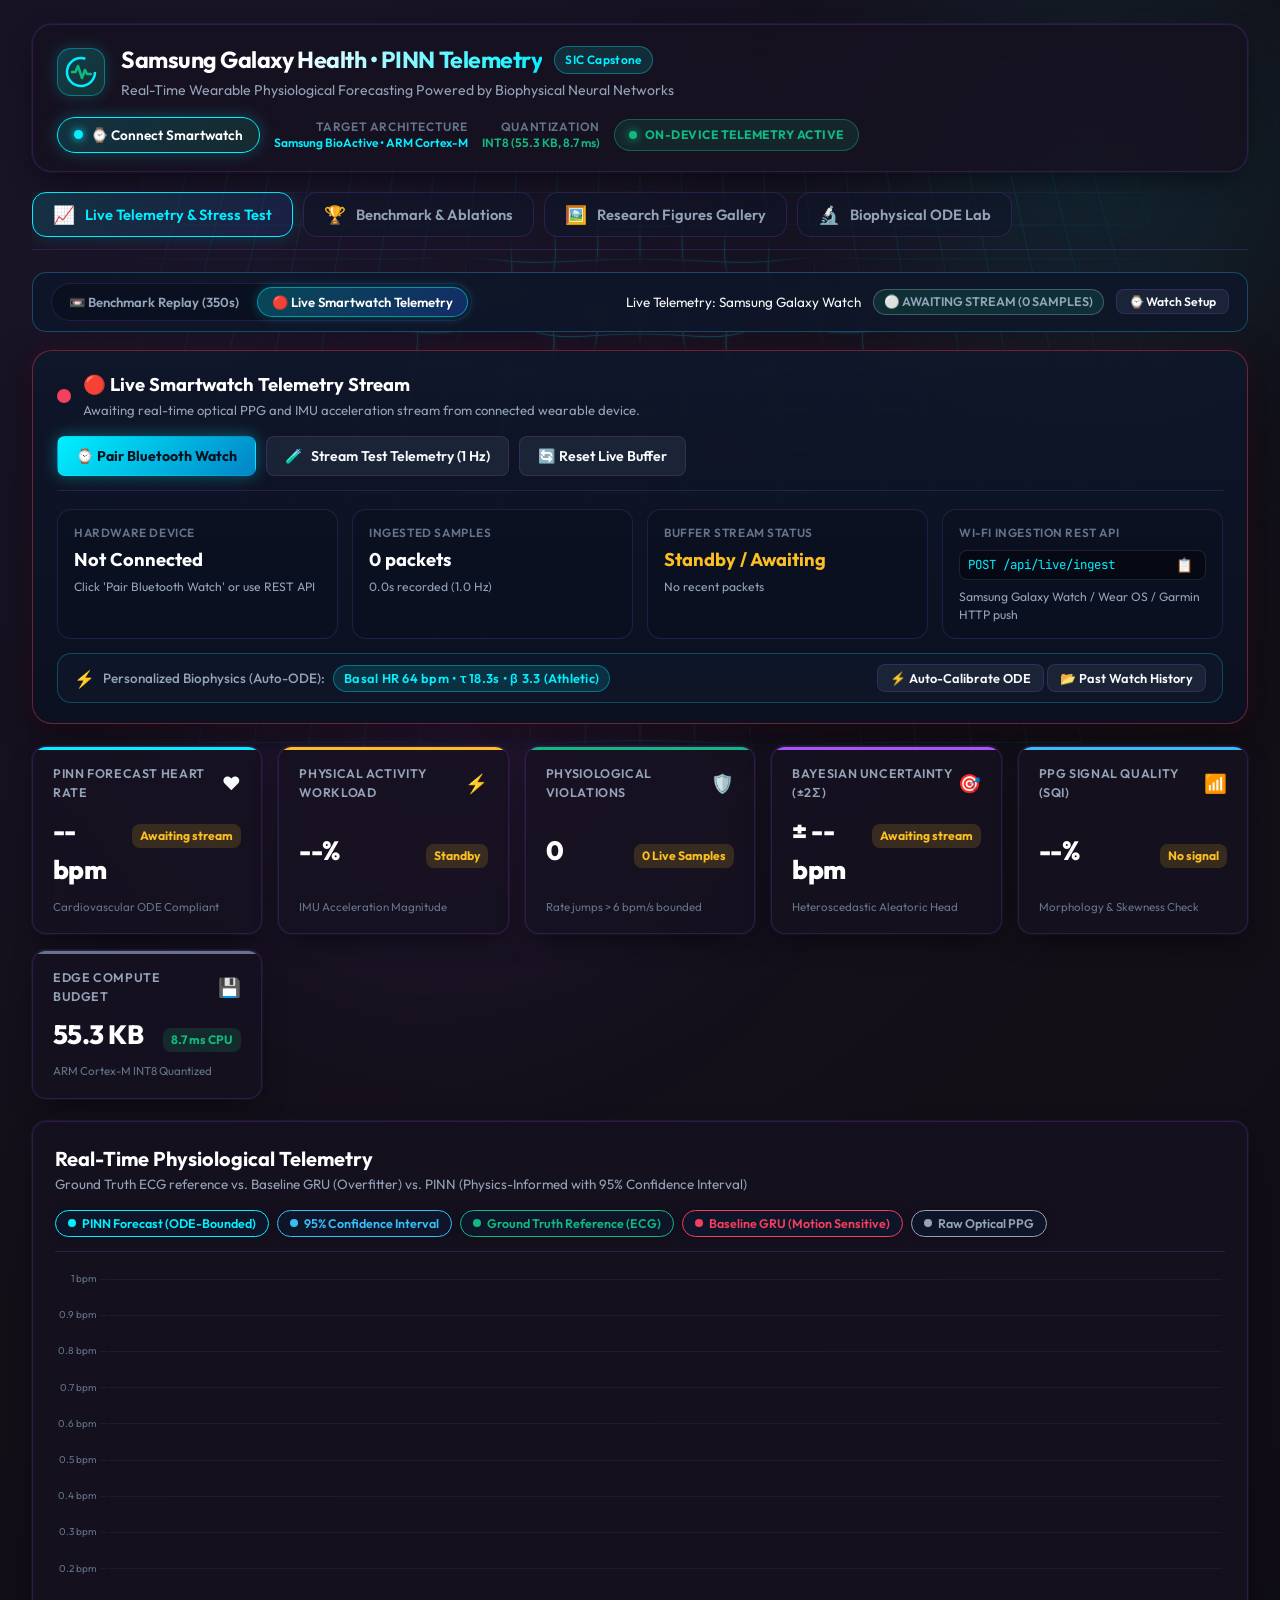
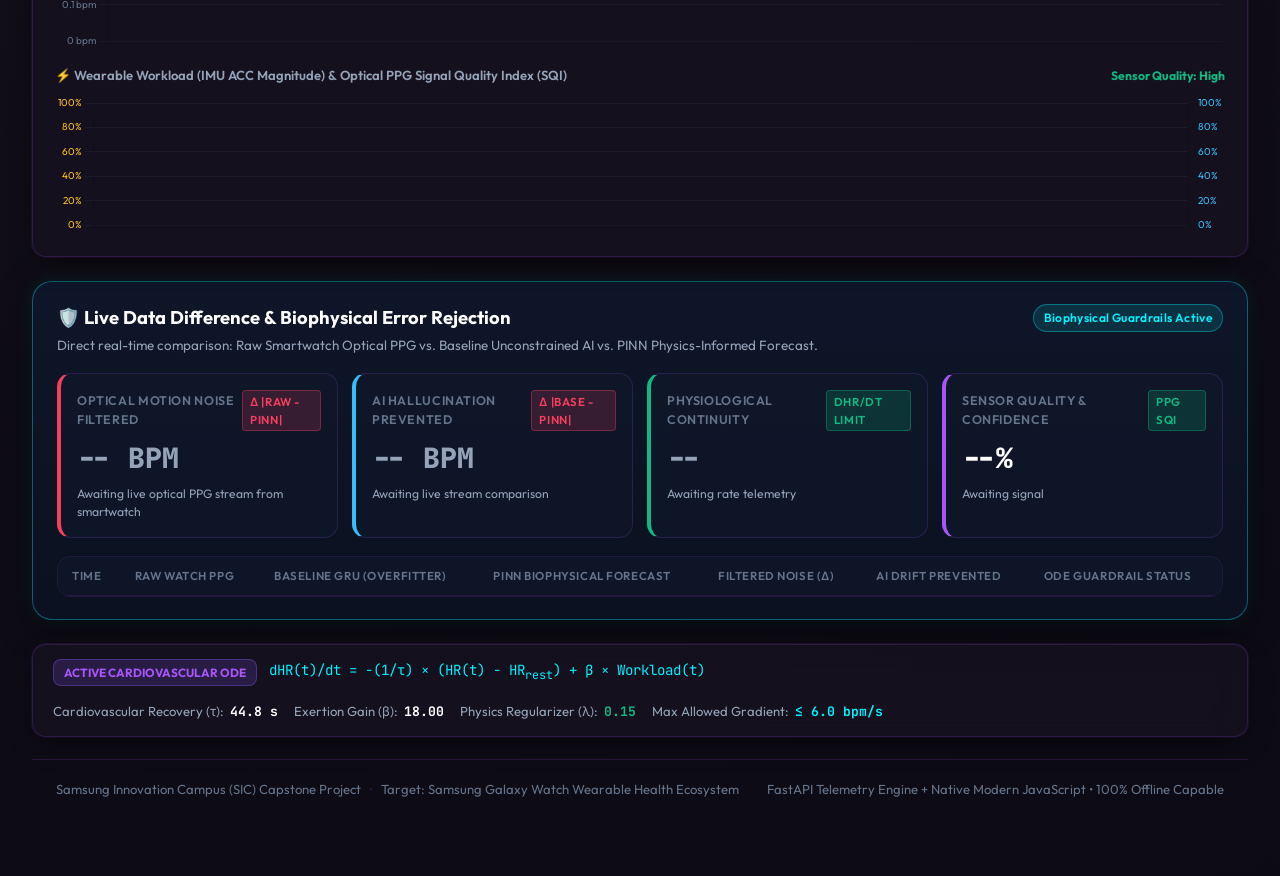
==== commit add3cff4: "feat(ui): complete mobile UI redesign + React Bits RippleGrid & Ferrofluid integration" ====
--- a/dashboard/static/index.html
+++ b/dashboard/static/index.html
@@ -9,11 +9,16 @@
   <link rel="preconnect" href="https://fonts.gstatic.com" crossorigin>
   <link href="https://fonts.googleapis.com/css2?family=Outfit:wght@400;500;600;700;800&family=Inter:wght@400;500;600;700&family=JetBrains+Mono:wght@400;500;600&display=swap" rel="stylesheet">
   <link rel="stylesheet" href="styles.css">
+  <link rel="stylesheet" href="components/RippleGrid.css">
+  <link rel="stylesheet" href="components/Ferrofluid.css">
   <!-- Offline Standalone Chart.js Bundle -->
   <script src="vendor/chart.umd.js"></script>
+  <script src="components/RippleGrid.js"></script>
+  <script src="components/Ferrofluid.js"></script>
 </head>
 <body>
-  <!-- Ambient background lighting -->
+  <!-- Ambient background lighting & React Bits RippleGrid -->
+  <div id="rippleGridBackground" class="ripple-grid-bg" aria-hidden="true"></div>
   <div class="ambient-glow ambient-cyan"></div>
   <div class="ambient-glow ambient-emerald"></div>
 
@@ -962,6 +967,32 @@
                 <span class="insight-label">Max Rate of Rise (dHR/dt):</span>
                 <span class="insight-value text-amber" id="insightMaxRise">1.44 bpm/s</span>
               </div>
+            </div>
+          </div>
+        </div>
+
+        <!-- React Bits Ferrofluid: BioActive Sensor Magnetohydrodynamics & Fluid Simulation -->
+        <div class="panel-full-card ferrofluid-showcase-card">
+          <div class="panel-card-header">
+            <div>
+              <div class="title-with-pill">
+                <h2>🌊 BioActive Sensor Fluid &amp; Magnetohydrodynamic Pulse Lab</h2>
+                <span class="badge badge-purple">React Bits &bull; WebGL2 Ferrofluid</span>
+              </div>
+              <p>Raymarched interactive ferrofluid physics simulating blood rheology, optical wave reflection, and sensor magnetic pulse propagation.</p>
+            </div>
+            <div class="ferrofluid-controls-quick">
+              <button id="btnFerroPulse" class="btn btn-primary btn-sm">
+                <span>⚡ Send Magnetic Pulse</span>
+              </button>
+              <button id="btnFerroFluidity" class="btn btn-secondary btn-sm">
+                <span>🔄 Toggle Fluidity</span>
+              </button>
+            </div>
+          </div>
+          <div class="ferrofluid-canvas-wrapper" id="ferrofluidContainer">
+            <div class="ferrofluid-touch-hint">
+              <span>👆 Touch, drag, or click to raise magnetic spikes and propagate pulse waves</span>
             </div>
           </div>
         </div>
@@ -1255,6 +1286,26 @@
     </footer>
   </div>
 
+  <!-- Mobile Bottom Navigation Bar (Visible on mobile/tablet screens) -->
+  <nav class="mobile-bottom-nav" aria-label="Mobile Navigation">
+    <button class="mobile-nav-item active" data-tab="telemetry">
+      <span class="mobile-nav-icon">📈</span>
+      <span class="mobile-nav-label">Live</span>
+    </button>
+    <button class="mobile-nav-item" data-tab="biophysics">
+      <span class="mobile-nav-icon">🔬</span>
+      <span class="mobile-nav-label">Biophysics</span>
+    </button>
+    <button class="mobile-nav-item" data-tab="benchmarks">
+      <span class="mobile-nav-icon">🏆</span>
+      <span class="mobile-nav-label">Benchmarks</span>
+    </button>
+    <button class="mobile-nav-item" id="mobileBtnWatchSetup">
+      <span class="mobile-nav-icon">⌚</span>
+      <span class="mobile-nav-label">Watch</span>
+    </button>
+  </nav>
+
   <script src="app.js"></script>
 </body>
 </html>
--- a/dashboard/static/styles.css
+++ b/dashboard/static/styles.css
@@ -4,14 +4,14 @@
    ========================================================================== */
 
 :root {
-  --bg-base: #060911;
-  --bg-surface: #0b1120;
-  --bg-card: rgba(15, 23, 42, 0.75);
-  --bg-card-hover: rgba(22, 33, 58, 0.88);
-  --bg-elevated: rgba(30, 41, 59, 0.65);
-  --border-subtle: rgba(148, 163, 184, 0.12);
-  --border-accent: rgba(56, 189, 248, 0.28);
-  --border-glow: rgba(0, 240, 255, 0.45);
+  --bg-base: #0c0a14;
+  --bg-surface: #120f17;
+  --bg-card: rgba(22, 18, 32, 0.82);
+  --bg-card-hover: rgba(32, 26, 48, 0.94);
+  --bg-elevated: rgba(40, 32, 60, 0.72);
+  --border-subtle: rgba(168, 85, 247, 0.18);
+  --border-accent: rgba(0, 240, 255, 0.35);
+  --border-glow: rgba(0, 240, 255, 0.5);
 
   --text-primary: #f8fafc;
   --text-secondary: #94a3b8;
@@ -19,11 +19,12 @@
 
   --accent-cyan: #00f0ff;
   --accent-sky: #38bdf8;
-  --accent-blue: #2563eb;
+  --accent-blue: #3b82f6;
   --accent-emerald: #10b981;
   --accent-rose: #f43f5e;
   --accent-amber: #fbbf24;
-  --accent-purple: #8b5cf6;
+  --accent-purple: #a855f7;
+  --accent-violet: #8b5cf6;
 
   --font-family: 'Outfit', 'Inter', -apple-system, BlinkMacSystemFont, "Segoe UI", Roboto, sans-serif;
   --font-mono: 'JetBrains Mono', Consolas, monospace;
@@ -33,8 +34,8 @@
   --radius-lg: 20px;
   --radius-full: 9999px;
 
-  --shadow-card: 0 10px 30px -10px rgba(0, 0, 0, 0.65), 0 0 1px 1px rgba(255, 255, 255, 0.05);
-  --shadow-glow: 0 0 25px rgba(0, 240, 255, 0.25);
+  --shadow-card: 0 10px 30px -10px rgba(0, 0, 0, 0.75), 0 0 1px 1px rgba(168, 85, 247, 0.12);
+  --shadow-glow: 0 0 30px rgba(0, 240, 255, 0.28);
   --transition-fast: 0.18s ease;
   --transition-normal: 0.28s cubic-bezier(0.4, 0, 0.2, 1);
 }
@@ -47,12 +48,23 @@
 
 body {
   font-family: var(--font-family);
-  background: radial-gradient(circle at 15% 15%, #0f1c3f 0%, var(--bg-base) 60%);
+  background: radial-gradient(circle at 20% 10%, #1a1429 0%, var(--bg-surface) 45%, var(--bg-base) 100%);
   color: var(--text-primary);
   min-height: 100vh;
   line-height: 1.5;
   overflow-x: hidden;
   -webkit-font-smoothing: antialiased;
+}
+
+/* RippleGrid Interactive WebGL2 Cyber Background */
+.ripple-grid-bg {
+  position: fixed;
+  inset: 0;
+  width: 100vw;
+  height: 100vh;
+  z-index: 0;
+  pointer-events: auto;
+  opacity: 0.45;
 }
 
 /* Background Ambient Lighting */
@@ -69,7 +81,7 @@
   right: -100px;
   width: 550px;
   height: 550px;
-  background: radial-gradient(circle, rgba(0, 240, 255, 0.12), transparent 70%);
+  background: radial-gradient(circle, rgba(0, 240, 255, 0.14), transparent 70%);
 }
 
 .ambient-emerald {
@@ -77,7 +89,7 @@
   left: 10%;
   width: 650px;
   height: 650px;
-  background: radial-gradient(circle, rgba(16, 185, 129, 0.08), transparent 70%);
+  background: radial-gradient(circle, rgba(168, 85, 247, 0.12), transparent 70%);
 }
 
 .app-container {
@@ -2143,36 +2155,457 @@
   animation: fadeIn 0.3s ease-in-out;
 }
 
-.ble-timeout-box {
-  background: rgba(251, 191, 36, 0.1);
-  border: 1px solid rgba(251, 191, 36, 0.4);
-  border-radius: 6px;
-  padding: 12px 14px;
-  color: #ffffff;
-  line-height: 1.5;
+/* Ferrofluid Showcase Card & Canvas */
+.ferrofluid-showcase-card {
+  margin-top: 24px;
+  background: linear-gradient(180deg, rgba(26, 20, 38, 0.92) 0%, rgba(18, 15, 23, 0.98) 100%);
+  border: 1px solid rgba(168, 85, 247, 0.35);
+  border-radius: var(--radius-lg);
+  overflow: hidden;
+  box-shadow: 0 16px 40px -10px rgba(0, 0, 0, 0.8), 0 0 35px rgba(168, 85, 247, 0.16);
+}
+
+.ferrofluid-controls-quick {
+  display: flex;
+  gap: 8px;
+  align-items: center;
+}
+
+.ferrofluid-canvas-wrapper {
+  position: relative;
+  width: 100%;
+  height: 400px;
+  min-height: 300px;
+  background: #120f17;
+  border-radius: var(--radius-md);
+  overflow: hidden;
+  border: 1px solid rgba(255, 255, 255, 0.08);
+}
+
+.ferrofluid-touch-hint {
+  position: absolute;
+  bottom: 12px;
+  left: 50%;
+  transform: translateX(-50%);
+  background: rgba(18, 15, 23, 0.82);
+  backdrop-filter: blur(10px);
+  -webkit-backdrop-filter: blur(10px);
+  border: 1px solid rgba(168, 85, 247, 0.3);
+  border-radius: 9999px;
+  padding: 6px 16px;
+  font-size: 0.78rem;
+  font-weight: 500;
+  color: #e2e8f0;
+  pointer-events: none;
+  white-space: nowrap;
+  box-shadow: 0 4px 14px rgba(0, 0, 0, 0.6);
+}
+
+/* Mobile Bottom Navigation Bar */
+.mobile-bottom-nav {
+  display: none;
+  position: fixed;
+  bottom: 0;
+  left: 0;
+  right: 0;
+  height: 64px;
+  background: rgba(18, 15, 23, 0.94);
+  backdrop-filter: blur(20px);
+  -webkit-backdrop-filter: blur(20px);
+  border-top: 1px solid rgba(168, 85, 247, 0.28);
+  z-index: 9999;
+  padding: 0 12px;
+  padding-bottom: env(safe-area-inset-bottom, 0);
+  justify-content: space-around;
+  align-items: center;
+  box-shadow: 0 -8px 30px rgba(0, 0, 0, 0.75);
+}
+
+.mobile-nav-item {
+  display: flex;
+  flex-direction: column;
+  align-items: center;
+  justify-content: center;
+  gap: 3px;
+  background: transparent;
+  border: none;
+  color: #94a3b8;
+  cursor: pointer;
+  padding: 8px 16px;
+  border-radius: 12px;
+  transition: all var(--transition-fast);
+  font-family: inherit;
+  -webkit-tap-highlight-color: transparent;
+}
+
+.mobile-nav-item.active {
+  color: var(--accent-cyan);
+  background: rgba(0, 240, 255, 0.12);
+}
+
+.mobile-nav-icon {
+  font-size: 1.25rem;
+  line-height: 1;
+}
+
+.mobile-nav-label {
+  font-size: 0.68rem;
+  font-weight: 600;
+  letter-spacing: 0.3px;
 }
 
 /* ==========================================================================
-   Responsive Adaptations
+   Comprehensive Mobile & Tablet Responsive Overhaul
    ========================================================================== */
+
+@media (max-width: 992px) {
+  .ode-playground-grid {
+    grid-template-columns: 1fr;
+  }
+  .live-status-cards {
+    grid-template-columns: repeat(2, 1fr);
+  }
+}
+
 @media (max-width: 768px) {
+  /* Mobile Bottom Nav is Active */
+  .mobile-bottom-nav {
+    display: flex;
+  }
+
   .app-container {
-    padding: 16px 14px 40px 14px;
-  }
+    padding: 12px 12px 86px 12px !important;
+  }
+
+  /* Header compact mobile adaptation */
   header.app-header {
     flex-direction: column;
-    align-items: flex-start;
-  }
+    align-items: stretch;
+    gap: 12px;
+    padding-bottom: 12px;
+    border-bottom: 1px solid rgba(168, 85, 247, 0.18);
+  }
+
+  .brand-section {
+    width: 100%;
+  }
+
+  .brand-titles h1 {
+    font-size: 1.15rem;
+  }
+
+  .brand-titles p {
+    font-size: 0.76rem;
+    line-height: 1.35;
+  }
+
   .header-badges {
-    align-items: flex-start;
-  }
+    width: 100%;
+    flex-wrap: wrap;
+    gap: 6px;
+  }
+
+  .header-badges .chip-item {
+    font-size: 0.72rem;
+    padding: 4px 8px;
+  }
+
+  .btn-watch-pair {
+    width: 100%;
+    justify-content: center;
+    padding: 11px 16px;
+    font-size: 0.88rem;
+    min-height: 44px;
+  }
+
+  /* Top Nav Tabs scrollable horizontally on mobile */
+  .nav-tabs {
+    display: flex;
+    overflow-x: auto;
+    white-space: nowrap;
+    -webkit-overflow-scrolling: touch;
+    gap: 6px;
+    padding-bottom: 6px;
+    margin-bottom: 14px;
+    border-bottom: 1px solid rgba(255, 255, 255, 0.08);
+  }
+
+  .nav-tab {
+    padding: 8px 14px;
+    font-size: 0.8rem;
+    flex-shrink: 0;
+  }
+
+  /* Mode Selector Deck full width */
+  .stream-mode-deck {
+    flex-direction: column;
+    align-items: stretch;
+    gap: 10px;
+    padding: 12px 14px;
+  }
+
+  .mode-selector-group {
+    display: flex;
+    width: 100%;
+  }
+
+  .mode-pill {
+    flex: 1;
+    justify-content: center;
+    padding: 10px 12px;
+    font-size: 0.8rem;
+    text-align: center;
+  }
+
+  .mode-status-info {
+    width: 100%;
+    justify-content: space-between;
+    flex-wrap: wrap;
+    gap: 6px;
+  }
+
+  /* Live Ingestion Control Deck */
+  .live-control-deck {
+    padding: 14px;
+  }
+
+  .live-deck-header {
+    flex-direction: column;
+    align-items: stretch;
+    gap: 12px;
+  }
+
+  .live-deck-actions {
+    display: flex;
+    flex-direction: column;
+    width: 100%;
+    gap: 8px;
+  }
+
+  .live-deck-actions .btn {
+    width: 100%;
+    justify-content: center;
+    min-height: 44px;
+    font-size: 0.86rem;
+  }
+
+  .live-status-cards {
+    grid-template-columns: 1fr;
+    gap: 8px;
+  }
+
+  .live-ode-calibration-bar {
+    flex-direction: column;
+    align-items: stretch;
+    gap: 10px;
+  }
+
+  .live-ode-actions {
+    width: 100%;
+    display: flex;
+    flex-direction: column;
+    gap: 8px;
+  }
+
+  .live-ode-actions .btn {
+    width: 100%;
+    justify-content: center;
+    min-height: 42px;
+  }
+
+  /* KPI Metrics: 2-column mobile card grid */
+  .metrics-grid {
+    display: grid !important;
+    grid-template-columns: repeat(2, 1fr) !important;
+    gap: 8px !important;
+  }
+
+  .metric-card {
+    padding: 12px 10px;
+  }
+
+  .metric-title {
+    font-size: 0.68rem;
+    margin-bottom: 4px;
+  }
+
+  .metric-value-box {
+    margin-bottom: 4px;
+  }
+
+  .metric-value {
+    font-size: 1.35rem;
+  }
+
+  .metric-unit {
+    font-size: 0.72rem;
+  }
+
+  .metric-footer {
+    font-size: 0.66rem;
+  }
+
+  /* Charts */
   .main-chart-box {
-    height: 280px;
-  }
+    height: 250px;
+  }
+
   .sub-chart-box {
-    height: 110px;
-  }
+    height: 100px;
+  }
+
+  .viz-header {
+    flex-direction: column;
+    align-items: stretch;
+    gap: 10px;
+  }
+
+  .trace-legend-chips {
+    overflow-x: auto;
+    white-space: nowrap;
+    padding-bottom: 4px;
+  }
+
+  /* Interactive Controls Card */
+  .controls-deck {
+    padding: 14px;
+  }
+
+  .controls-row {
+    flex-direction: column;
+    align-items: stretch;
+    gap: 12px;
+  }
+
+  .preset-scenario-buttons {
+    display: grid;
+    grid-template-columns: repeat(2, 1fr);
+    gap: 6px;
+    width: 100%;
+  }
+
+  .btn-scenario {
+    padding: 8px 10px;
+    font-size: 0.74rem;
+    justify-content: center;
+  }
+
+  .playback-btn-group {
+    display: flex;
+    width: 100%;
+  }
+
+  .playback-btn-group .btn {
+    flex: 1;
+    min-height: 44px;
+    justify-content: center;
+  }
+
+  .sliders-grid {
+    grid-template-columns: 1fr;
+    gap: 12px;
+  }
+
+  /* Data Difference Section & Rolling Table */
+  .data-diff-section {
+    padding: 14px;
+  }
+
+  .diff-kpi-grid {
+    grid-template-columns: 1fr;
+    gap: 8px;
+  }
+
+  .diff-table-container {
+    overflow-x: auto;
+    -webkit-overflow-scrolling: touch;
+    margin: 0 -14px;
+    padding: 0 14px;
+  }
+
+  .diff-stream-table {
+    min-width: 620px;
+  }
+
+  /* Ferrofluid canvas mobile height */
+  .ferrofluid-canvas-wrapper {
+    height: 320px;
+  }
+
+  .ferrofluid-controls-quick {
+    width: 100%;
+    margin-top: 8px;
+    display: flex;
+  }
+
+  .ferrofluid-controls-quick .btn {
+    flex: 1;
+    min-height: 40px;
+    justify-content: center;
+  }
+
+  /* Modal Mobile Bottom Sheet */
+  .modal-backdrop {
+    align-items: flex-end !important;
+    padding: 0 !important;
+  }
+
+  .modal-content {
+    width: 100% !important;
+    max-width: 100% !important;
+    border-radius: 22px 22px 0 0 !important;
+    max-height: 86vh !important;
+    margin: 0 !important;
+    animation: slideUpSheet 0.3s cubic-bezier(0.16, 1, 0.3, 1) !important;
+    overflow-y: auto !important;
+    -webkit-overflow-scrolling: touch;
+  }
+
+  .modal-header {
+    padding: 16px 18px 12px 18px;
+    position: sticky;
+    top: 0;
+    background: var(--bg-surface);
+    z-index: 10;
+  }
+
+  .modal-body {
+    padding: 16px 18px 24px 18px;
+  }
+
   .figures-grid {
     grid-template-columns: 1fr;
   }
-}
+
+  .auto-profile-grid {
+    grid-template-columns: 1fr;
+  }
+
+  /* App Footer adjustments */
+  footer.app-footer {
+    flex-direction: column;
+    text-align: center;
+    gap: 6px;
+    padding-bottom: 24px;
+  }
+}
+
+@keyframes slideUpSheet {
+  from {
+    transform: translateY(100%);
+    opacity: 0;
+  }
+  to {
+    transform: translateY(0);
+    opacity: 1;
+  }
+}
+
+@media (max-width: 480px) {
+  .brand-titles h1 {
+    font-size: 1.05rem;
+  }
+  .metric-value {
+    font-size: 1.2rem;
+  }
+}
--- a/dashboard/static/components/RippleGrid.css
+++ b/dashboard/static/components/RippleGrid.css
@@ -0,0 +1,15 @@
+.ripple-grid-container {
+  position: relative;
+  width: 100%;
+  height: 100%;
+  overflow: hidden;
+}
+
+.ripple-grid-canvas {
+  position: absolute;
+  inset: 0;
+  display: block;
+  width: 100%;
+  height: 100%;
+  pointer-events: auto;
+}
--- a/dashboard/static/components/Ferrofluid.css
+++ b/dashboard/static/components/Ferrofluid.css
@@ -0,0 +1,16 @@
+.ferrofluid-container {
+  position: relative;
+  width: 100%;
+  height: 100%;
+  overflow: hidden;
+  border-radius: var(--radius-md, 14px);
+}
+
+.ferrofluid-canvas {
+  position: absolute;
+  inset: 0;
+  display: block;
+  width: 100%;
+  height: 100%;
+  pointer-events: auto;
+}
